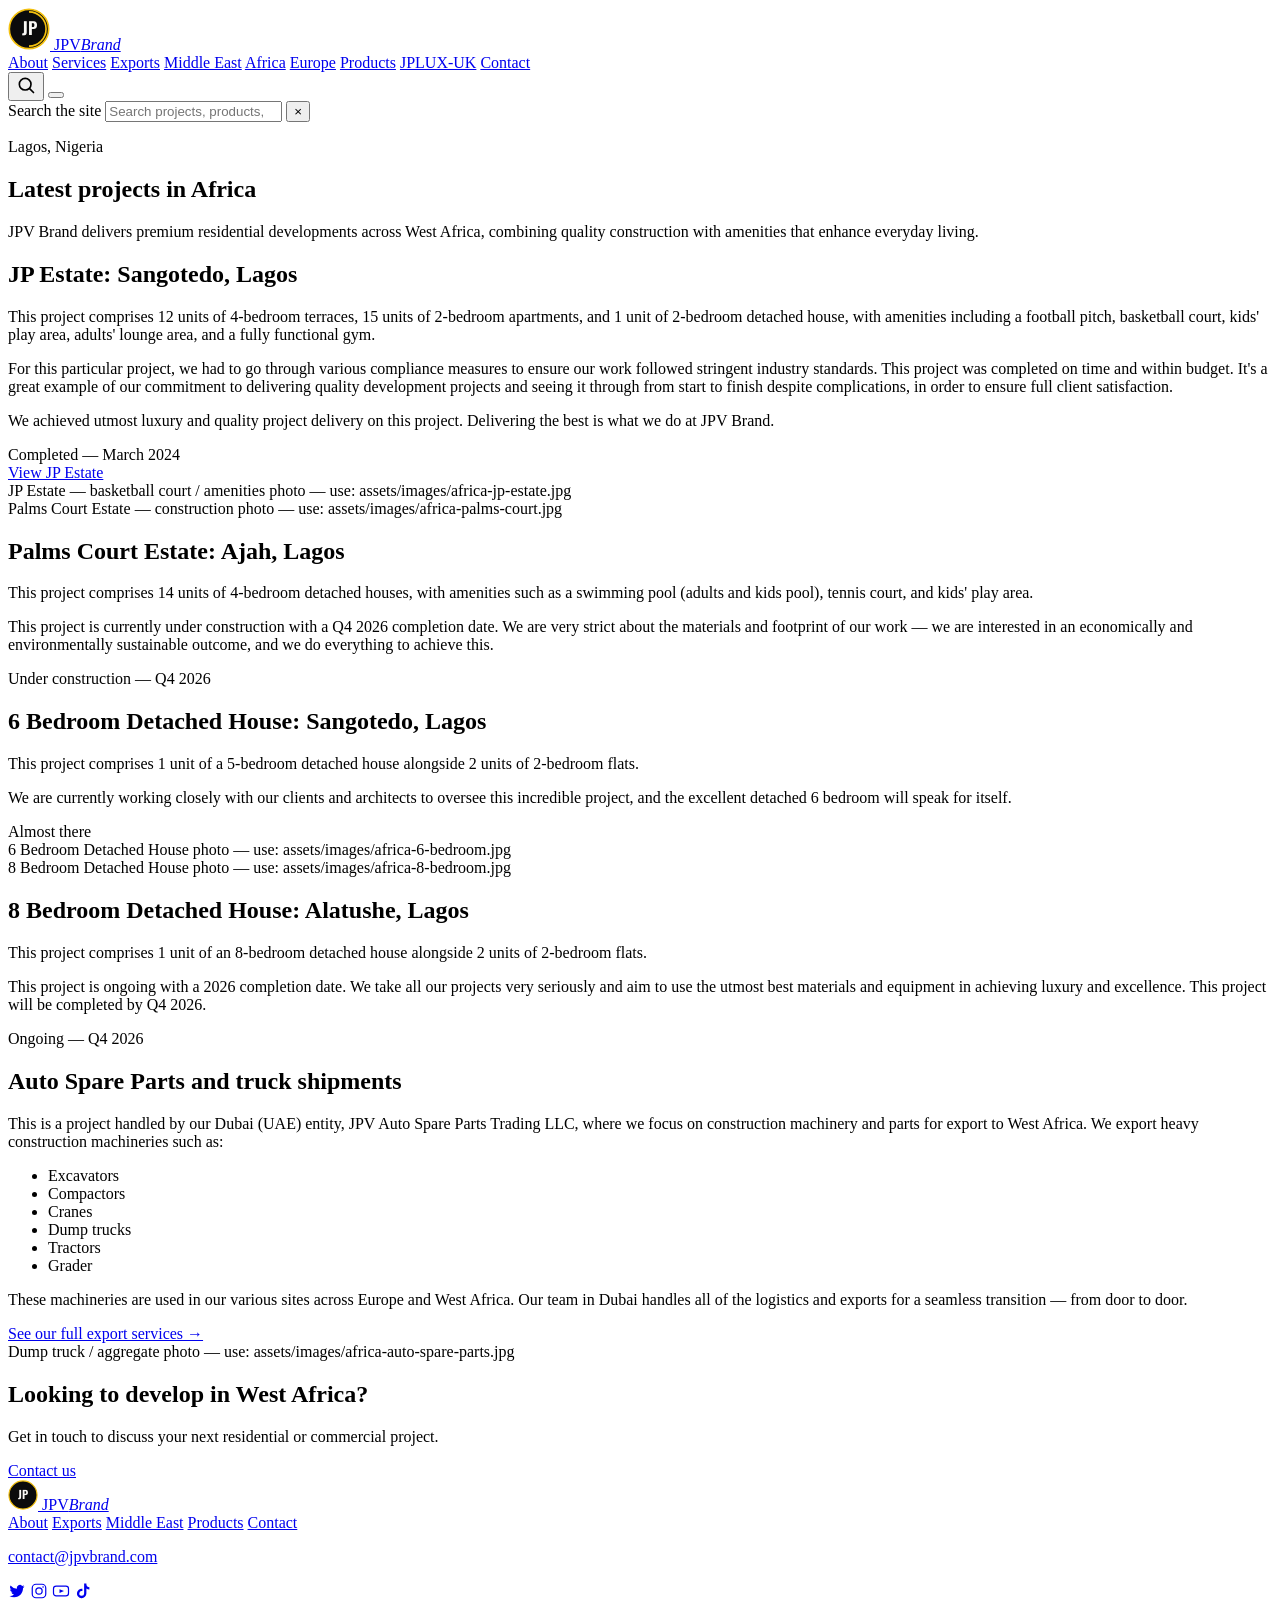
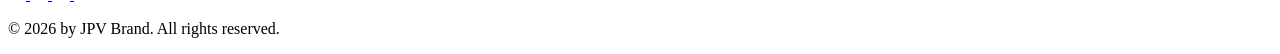
==== africa.html @ 3d88fc27 "Add files via upload" ====
<!DOCTYPE html>
<html lang="en">
<head>
<meta charset="UTF-8">
<meta name="viewport" content="width=device-width, initial-scale=1.0">
<title>Africa Projects — JPV Brand</title>
<meta name="description" content="Latest JPV Brand property development projects across Africa, including JP Estate in Sangotedo, Lagos.">
<link rel="preconnect" href="https://fonts.googleapis.com">
<link rel="preconnect" href="https://fonts.gstatic.com" crossorigin>
<link href="https://fonts.googleapis.com/css2?family=Oswald:wght@400;500;600;700&family=Inter:wght@300;400;500;600;700&display=swap" rel="stylesheet">
<link rel="stylesheet" href="css/style.css">
</head>
<body>

<!-- ============ HEADER ============ -->
<header class="site-header" id="top">
  <div class="header-inner">
    <a href="index.html" class="logo" aria-label="JPV Brand home">
      <svg class="logo-mark" viewBox="0 0 64 64" width="42" height="42" aria-hidden="true">
        <circle cx="32" cy="32" r="30" fill="#0b0b0c" stroke="#f4c10f" stroke-width="2.5"/>
        <path d="M32 6 A26 26 0 0 1 32 58" fill="none" stroke="#f4c10f" stroke-width="2.5"/>
        <text x="32" y="41" text-anchor="middle" font-family="Oswald, sans-serif" font-weight="600" font-size="26" fill="#faf9f6">JP</text>
      </svg>
      <span class="logo-word">JPV<em>Brand</em></span>
    </a>

    <nav class="main-nav" id="mainNav">
      <a href="index.html#about">About</a>
      <a href="index.html#services">Services</a>
      <a href="exports.html">Exports</a>
      <a href="middle-east.html">Middle East</a>
      <a href="africa.html" class="active">Africa</a>
      <a href="europe.html">Europe</a>
      <a href="products.html">Products</a>
      <a href="jplux-uk.html">JPLUX‑UK</a>
      <a href="contact.html" class="nav-cta">Contact</a>
    </nav>

    <button class="search-toggle" id="searchToggle" aria-label="Search the site" aria-expanded="false">
      <svg viewBox="0 0 24 24" width="20" height="20" aria-hidden="true"><circle cx="11" cy="11" r="7" fill="none" stroke="currentColor" stroke-width="2"/><line x1="16.3" y1="16.3" x2="21" y2="21" stroke="currentColor" stroke-width="2" stroke-linecap="round"/></svg>
    </button>
    <button class="nav-toggle" id="navToggle" aria-label="Toggle menu" aria-expanded="false">
      <span></span><span></span><span></span>
    </button>
  </div>

  <div class="search-panel" id="searchPanel">
    <div class="search-panel-inner">
      <label for="siteSearchInput" class="visually-hidden">Search the site</label>
      <input type="search" id="siteSearchInput" placeholder="Search projects, products, services...">
      <button class="search-close" id="searchClose" aria-label="Close search">&times;</button>
    </div>
    <div class="search-results" id="searchResults"></div>
  </div>
</header>

<main>

  <!-- ============ PAGE INTRO ============ -->
  <section class="page-hero">
    <div class="page-hero-inner">
      <p class="kicker">Lagos, Nigeria</p>
      <h1>Latest projects in Africa</h1>
      <p class="hero-lead">JPV Brand delivers premium residential developments across West Africa, combining quality construction with amenities that enhance everyday living.</p>
    </div>
  </section>

  <!-- ============ JP ESTATE FEATURE ============ -->
  <section class="section" id="jp-estate">
    <div class="section-grid">
      <div class="text-block">
        <h2>JP Estate: Sangotedo, Lagos</h2>
        <p>This project comprises 12 units of 4‑bedroom terraces, 15 units of 2‑bedroom apartments, and 1 unit of 2‑bedroom detached house, with amenities including a football pitch, basketball court, kids' play area, adults' lounge area, and a fully functional gym.</p>
        <p>For this particular project, we had to go through various compliance measures to ensure our work followed stringent industry standards. This project was completed on time and within budget. It's a great example of our commitment to delivering quality development projects and seeing it through from start to finish despite complications, in order to ensure full client satisfaction.</p>
        <p>We achieved utmost luxury and quality project delivery on this project. Delivering the best is what we do at JPV Brand.</p>
        <span class="badge badge-done">Completed — March 2024</span>
        <div class="text-block-actions">
          <a href="#jp-estate" class="btn btn-yellow">View JP Estate</a>
        </div>
      </div>
      <div class="media-block">
        <div class="media-placeholder dark">
          <span class="placeholder-label">JP Estate — basketball court / amenities photo — use: assets/images/africa-jp-estate.jpg</span>
        </div>
      </div>
    </div>
  </section>

  <!-- ============ PALMS COURT ESTATE ============ -->
  <section class="section section-dark" id="palms-court">
    <div class="section-grid reverse">
      <div class="media-block">
        <div class="media-placeholder dark">
          <span class="placeholder-label">Palms Court Estate — construction photo — use: assets/images/africa-palms-court.jpg</span>
        </div>
      </div>
      <div class="text-block">
        <h2>Palms Court Estate: Ajah, Lagos</h2>
        <p>This project comprises 14 units of 4‑bedroom detached houses, with amenities such as a swimming pool (adults and kids pool), tennis court, and kids' play area.</p>
        <p>This project is currently under construction with a Q4 2026 completion date. We are very strict about the materials and footprint of our work — we are interested in an economically and environmentally sustainable outcome, and we do everything to achieve this.</p>
        <span class="badge badge-ongoing">Under construction — Q4 2026</span>
      </div>
    </div>
  </section>

  <!-- ============ 6 BEDROOM DETACHED HOUSE ============ -->
  <section class="section" id="six-bedroom">
    <div class="section-grid">
      <div class="text-block">
        <h2>6 Bedroom Detached House: Sangotedo, Lagos</h2>
        <p>This project comprises 1 unit of a 5‑bedroom detached house alongside 2 units of 2‑bedroom flats.</p>
        <p>We are currently working closely with our clients and architects to oversee this incredible project, and the excellent detached 6 bedroom will speak for itself.</p>
        <span class="badge badge-soon">Almost there</span>
      </div>
      <div class="media-block">
        <div class="media-placeholder dark">
          <span class="placeholder-label">6 Bedroom Detached House photo — use: assets/images/africa-6-bedroom.jpg</span>
        </div>
      </div>
    </div>
  </section>

  <!-- ============ 8 BEDROOM DETACHED HOUSE ============ -->
  <section class="section section-dark" id="eight-bedroom">
    <div class="section-grid reverse">
      <div class="media-block">
        <div class="media-placeholder dark">
          <span class="placeholder-label">8 Bedroom Detached House photo — use: assets/images/africa-8-bedroom.jpg</span>
        </div>
      </div>
      <div class="text-block">
        <h2>8 Bedroom Detached House: Alatushe, Lagos</h2>
        <p>This project comprises 1 unit of an 8‑bedroom detached house alongside 2 units of 2‑bedroom flats.</p>
        <p>This project is ongoing with a 2026 completion date. We take all our projects very seriously and aim to use the utmost best materials and equipment in achieving luxury and excellence. This project will be completed by Q4 2026.</p>
        <span class="badge badge-soon">Ongoing — Q4 2026</span>
      </div>
    </div>
  </section>

  <!-- ============ AUTO SPARE PARTS & TRUCK SHIPMENTS ============ -->
  <section class="section" id="auto-spare-parts">
    <div class="section-grid">
      <div class="text-block">
        <h2>Auto Spare Parts and truck shipments</h2>
        <p>This is a project handled by our Dubai (UAE) entity, JPV Auto Spare Parts Trading LLC, where we focus on construction machinery and parts for export to West Africa. We export heavy construction machineries such as:</p>
        <ul class="tick-list">
          <li>Excavators</li>
          <li>Compactors</li>
          <li>Cranes</li>
          <li>Dump trucks</li>
          <li>Tractors</li>
          <li>Grader</li>
        </ul>
        <p>These machineries are used in our various sites across Europe and West Africa. Our team in Dubai handles all of the logistics and exports for a seamless transition — from door to door.</p>
        <a href="exports.html" class="text-link">See our full export services →</a>
      </div>
      <div class="media-block">
        <div class="media-placeholder yellow">
          <span class="placeholder-label">Dump truck / aggregate photo — use: assets/images/africa-auto-spare-parts.jpg</span>
        </div>
      </div>
    </div>
  </section>

  <!-- ============ CTA ============ -->
  <section class="section">
    <div class="promo-band">
      <div class="promo-copy">
        <h2>Looking to develop in West Africa?</h2>
        <p>Get in touch to discuss your next residential or commercial project.</p>
      </div>
      <a href="contact.html" class="btn btn-yellow">Contact us</a>
    </div>
  </section>

</main>

<!-- ============ FOOTER ============ -->
<footer class="site-footer">
  <div class="footer-inner">
    <a href="index.html" class="logo small">
      <svg class="logo-mark" viewBox="0 0 64 64" width="30" height="30" aria-hidden="true">
        <circle cx="32" cy="32" r="30" fill="#0b0b0c" stroke="#f4c10f" stroke-width="2.5"/>
        <text x="32" y="41" text-anchor="middle" font-family="Oswald, sans-serif" font-weight="600" font-size="24" fill="#faf9f6">JP</text>
      </svg>
      <span class="logo-word">JPV<em>Brand</em></span>
    </a>
    <nav class="footer-nav">
      <a href="index.html#about">About</a>
      <a href="exports.html">Exports</a>
      <a href="middle-east.html">Middle East</a>
      <a href="products.html">Products</a>
      <a href="contact.html">Contact</a>
    </nav>
    <p class="footer-contact"><a href="mailto:contact@jpvbrand.com">contact@jpvbrand.com</a></p>
    <div class="footer-social">
      <a href="https://x.com/jpvestate" aria-label="Twitter / X" target="_blank" rel="noopener">
        <svg viewBox="0 0 24 24" width="18"><path fill="currentColor" d="M22 5.9c-.7.3-1.5.5-2.3.6.8-.5 1.5-1.3 1.7-2.3-.8.5-1.7.8-2.6 1a4.1 4.1 0 0 0-7 3.7A11.6 11.6 0 0 1 3.4 4.6a4.1 4.1 0 0 0 1.3 5.5c-.7 0-1.3-.2-1.9-.5v.1c0 2 1.4 3.6 3.3 4a4.1 4.1 0 0 1-1.9.1 4.1 4.1 0 0 0 3.8 2.8A8.2 8.2 0 0 1 2 18.6a11.6 11.6 0 0 0 6.3 1.8c7.5 0 11.7-6.3 11.7-11.7v-.5c.8-.6 1.5-1.3 2-2.1Z"/></svg>
      </a>
      <a href="https://www.instagram.com/jpvestate/" aria-label="Instagram" target="_blank" rel="noopener">
        <svg viewBox="0 0 24 24" width="18"><rect x="3" y="3" width="18" height="18" rx="5" fill="none" stroke="currentColor" stroke-width="1.6"/><circle cx="12" cy="12" r="4.2" fill="none" stroke="currentColor" stroke-width="1.6"/><circle cx="17.4" cy="6.6" r="1.1" fill="currentColor"/></svg>
      </a>
      <a href="https://www.youtube.com/channel/UCHBNSMVRemeQUBlEAEQWsZw" aria-label="YouTube" target="_blank" rel="noopener">
        <svg viewBox="0 0 24 24" width="18"><rect x="2" y="5.5" width="20" height="13" rx="3.5" fill="none" stroke="currentColor" stroke-width="1.6"/><path d="M10 9.5l6 2.5-6 2.5Z" fill="currentColor"/></svg>
      </a>
      <a href="https://www.tiktok.com/@jpv_brand" aria-label="TikTok" target="_blank" rel="noopener">
        <svg viewBox="0 0 24 24" width="18"><path fill="currentColor" d="M16.5 2h-3v13.2a3.2 3.2 0 1 1-2.3-3.1v-3.1a6.3 6.3 0 1 0 5.3 6.2V8.8c1.1.8 2.5 1.3 4 1.3V7.1c-2.1 0-3.9-1.6-4-4V2Z"/></svg>
      </a>
    </div>
    <p class="footer-copy">© 2026 by JPV Brand. All rights reserved.</p>
  </div>
</footer>

<script src="js/script.js"></script>
</body>
</html>
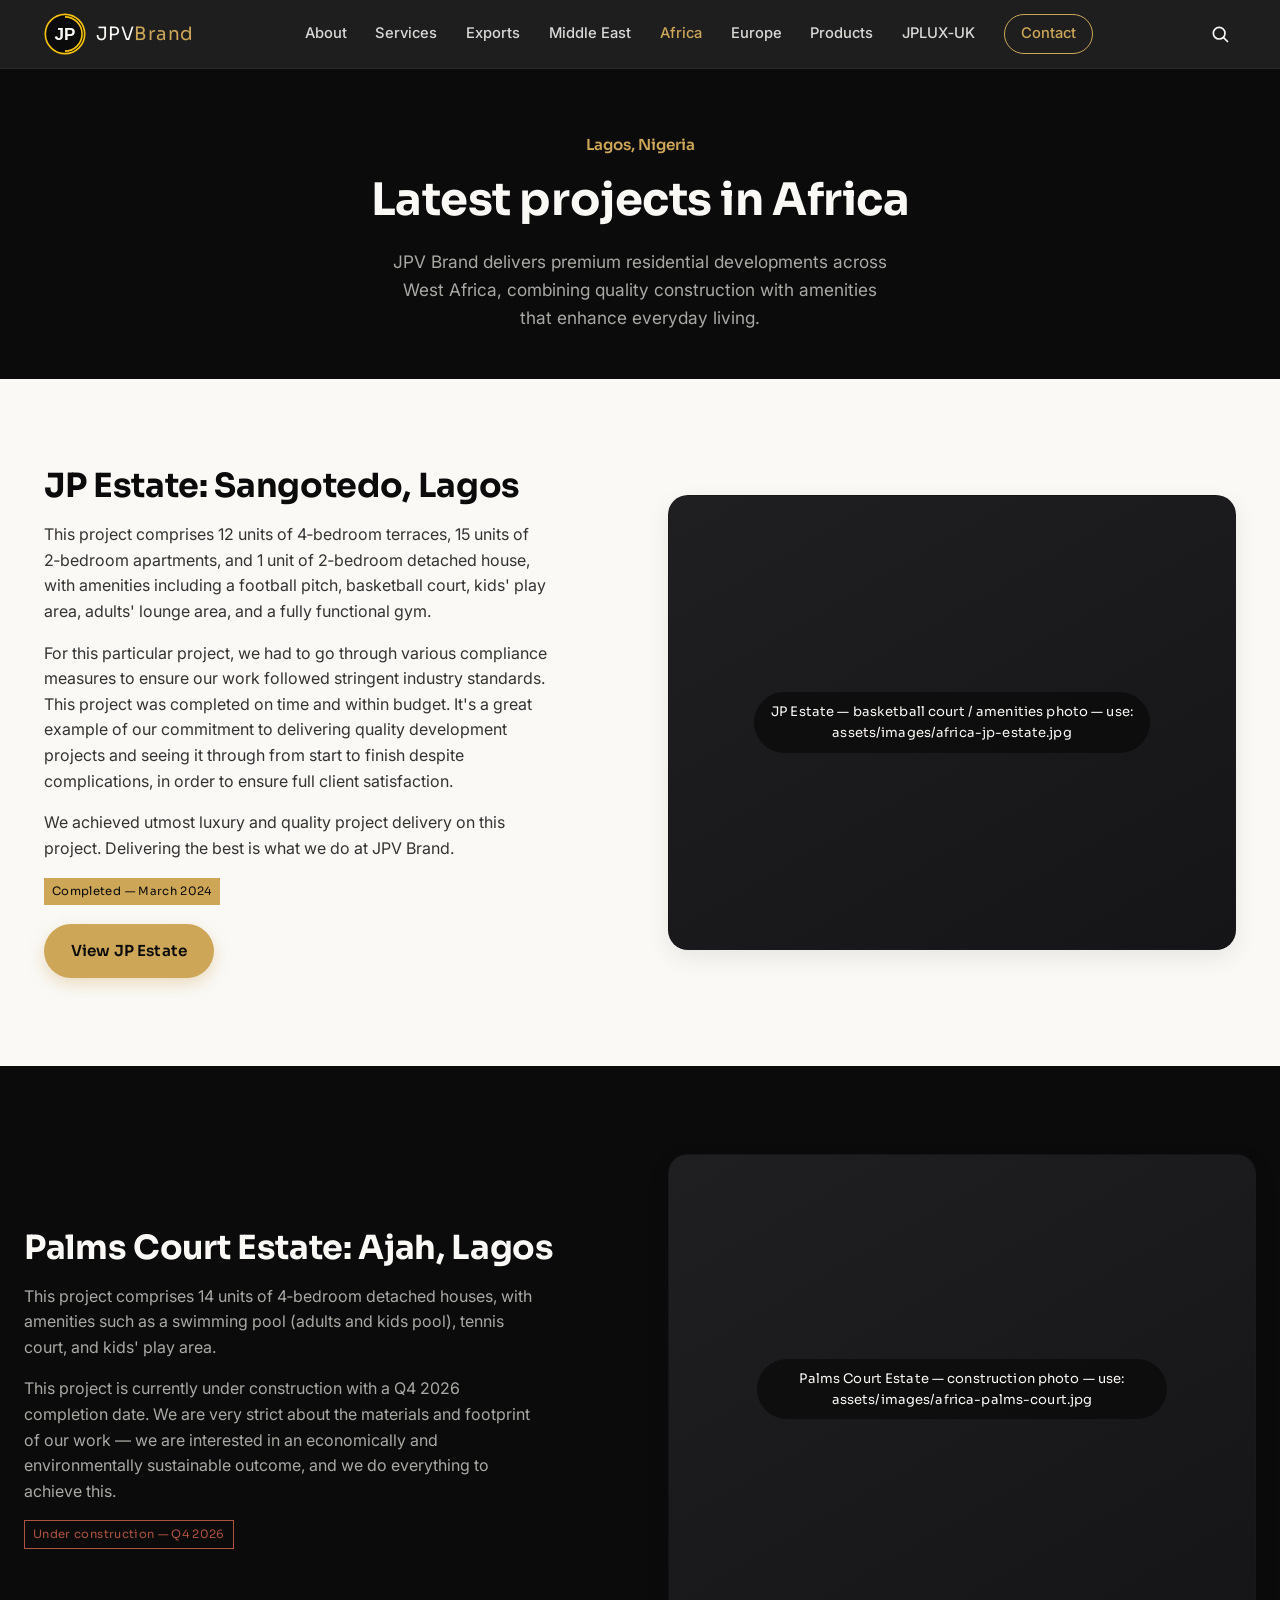
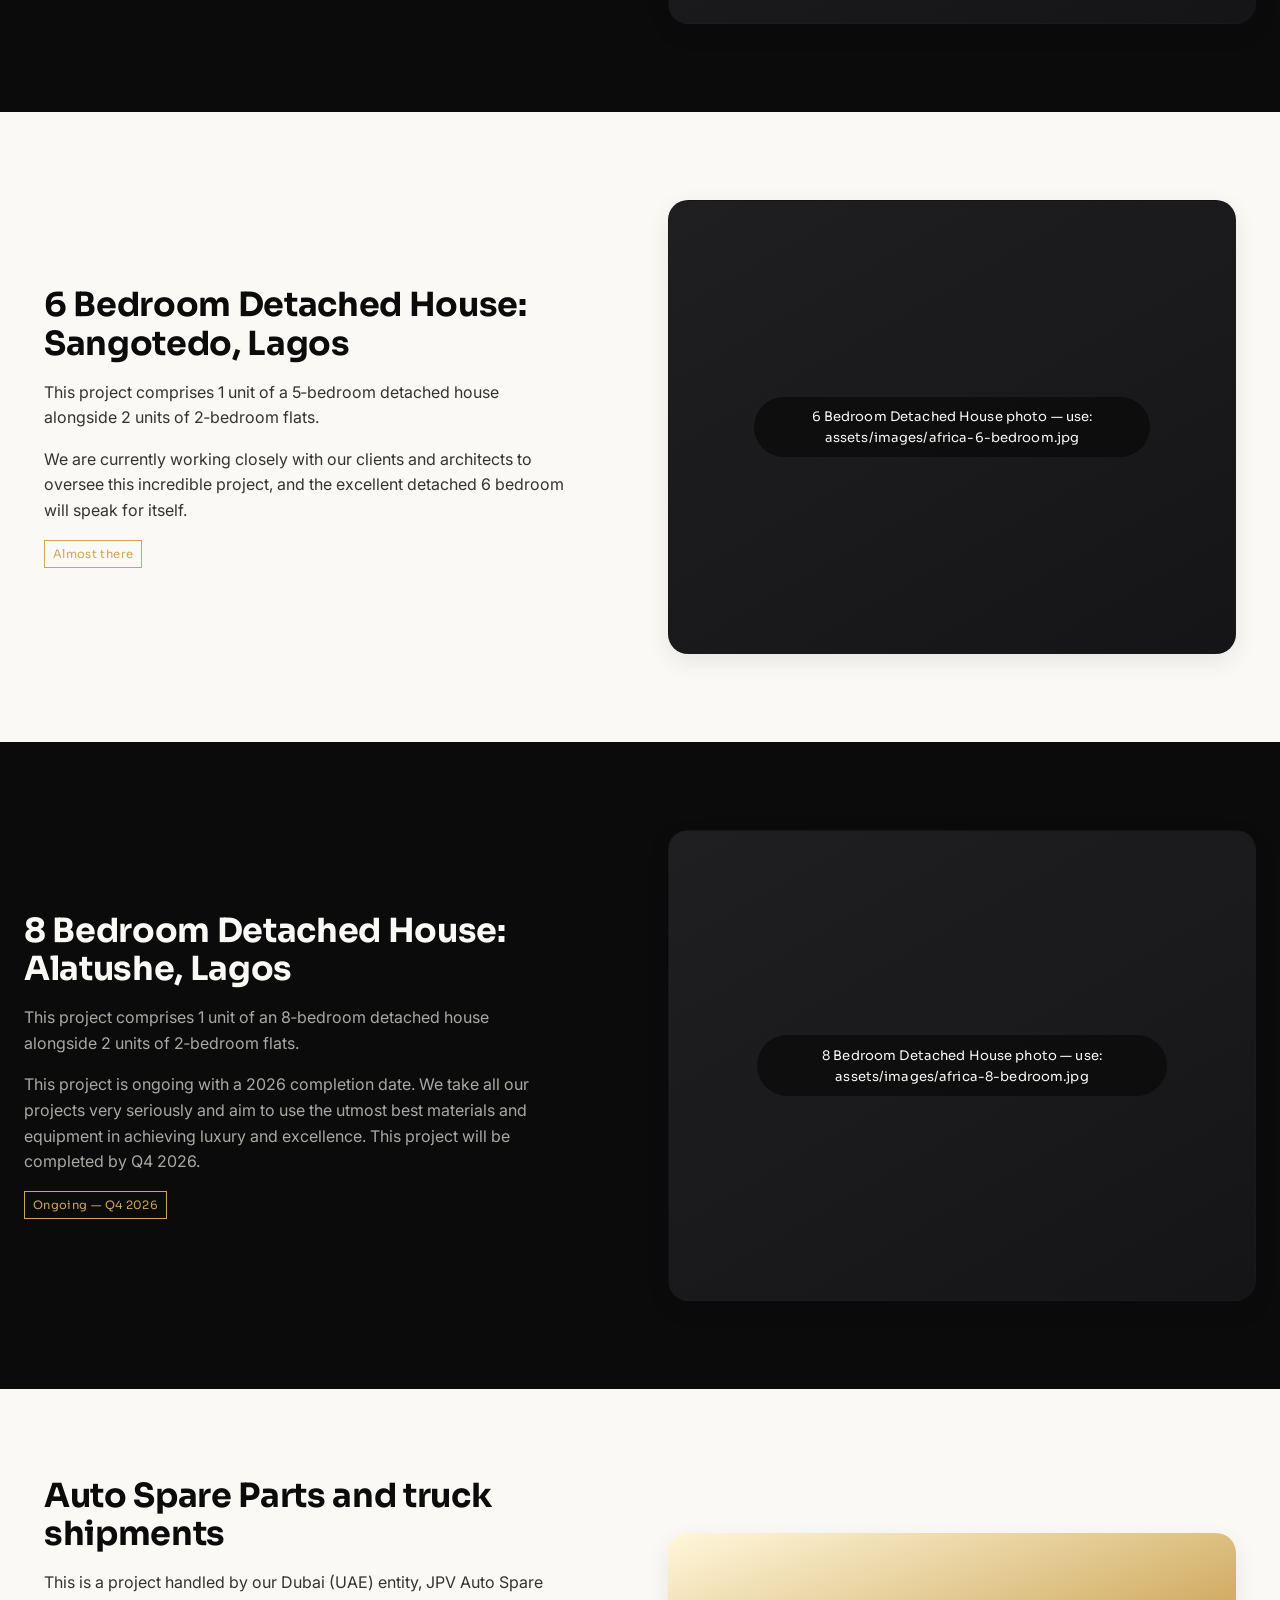
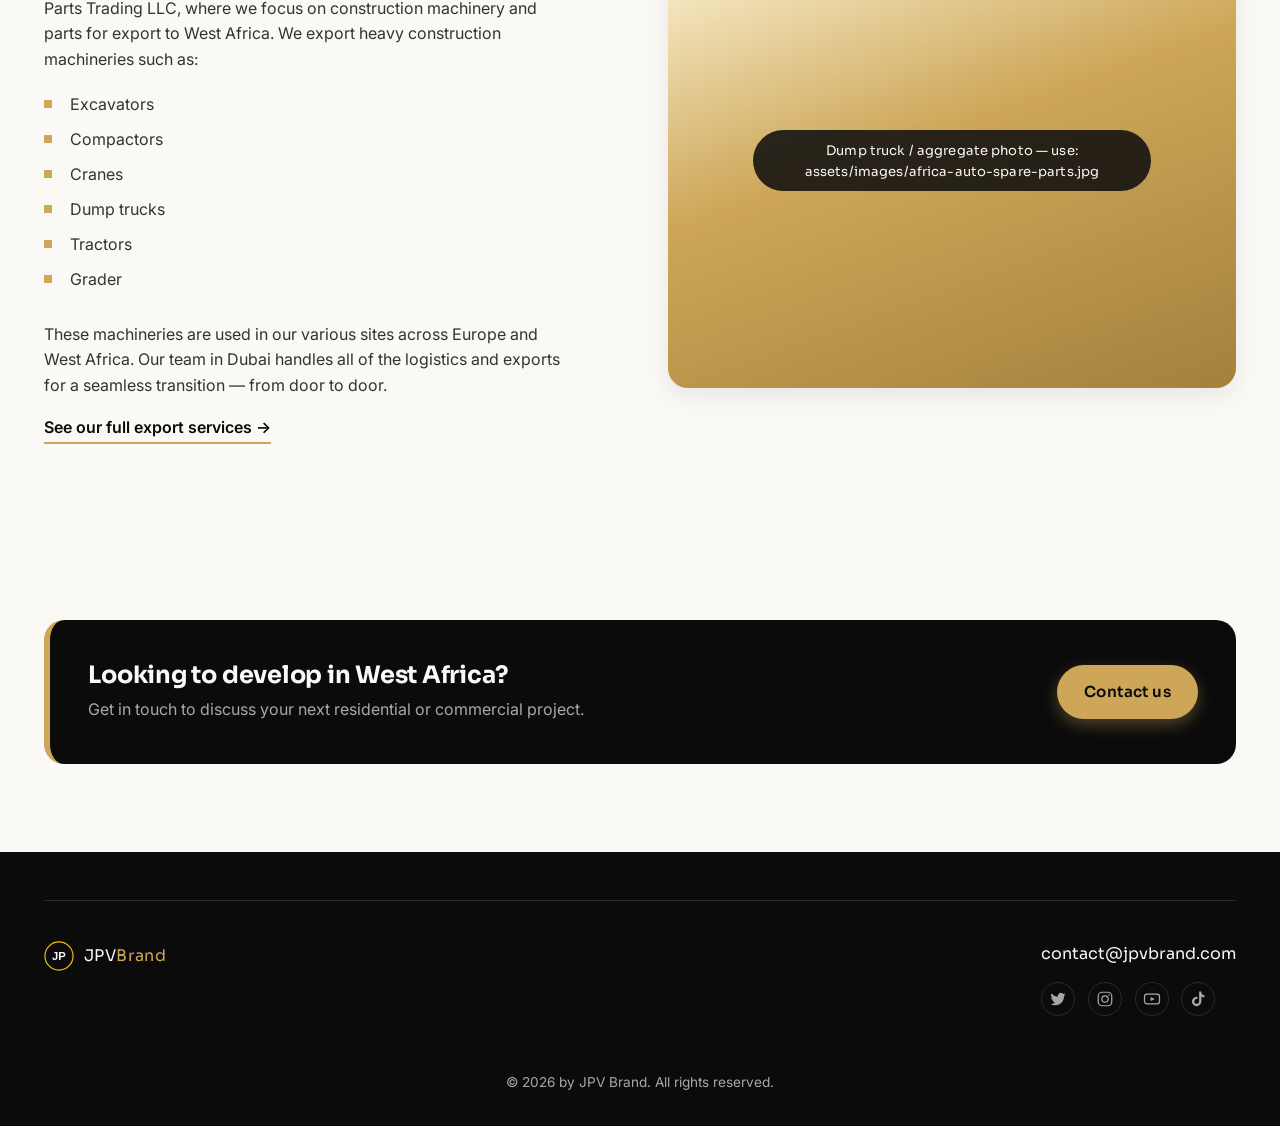
==== commit 3c9243c5: "Refactor footer and add Sora font Updated footer structure and added new font link." ====
--- a/africa.html
+++ b/africa.html
@@ -7,7 +7,7 @@
 <meta name="description" content="Latest JPV Brand property development projects across Africa, including JP Estate in Sangotedo, Lagos.">
 <link rel="preconnect" href="https://fonts.googleapis.com">
 <link rel="preconnect" href="https://fonts.gstatic.com" crossorigin>
-<link href="https://fonts.googleapis.com/css2?family=Oswald:wght@400;500;600;700&family=Inter:wght@300;400;500;600;700&display=swap" rel="stylesheet">
+<link href="https://fonts.googleapis.com/css2?family=Sora:wght@400;500;600;700;800&family=Inter:wght@300;400;500;600;700&display=swap" rel="stylesheet">
 <link rel="stylesheet" href="css/style.css">
 </head>
 <body>
@@ -178,22 +178,19 @@
 <!-- ============ FOOTER ============ -->
 <footer class="site-footer">
   <div class="footer-inner">
-    <a href="index.html" class="logo small">
-      <svg class="logo-mark" viewBox="0 0 64 64" width="30" height="30" aria-hidden="true">
-        <circle cx="32" cy="32" r="30" fill="#0b0b0c" stroke="#f4c10f" stroke-width="2.5"/>
-        <text x="32" y="41" text-anchor="middle" font-family="Oswald, sans-serif" font-weight="600" font-size="24" fill="#faf9f6">JP</text>
-      </svg>
-      <span class="logo-word">JPV<em>Brand</em></span>
-    </a>
-    <nav class="footer-nav">
-      <a href="index.html#about">About</a>
-      <a href="exports.html">Exports</a>
-      <a href="middle-east.html">Middle East</a>
-      <a href="products.html">Products</a>
-      <a href="contact.html">Contact</a>
-    </nav>
-    <p class="footer-contact"><a href="mailto:contact@jpvbrand.com">contact@jpvbrand.com</a></p>
-    <div class="footer-social">
+    <div class="footer-top">
+      <div class="footer-brand">
+      <a href="index.html" class="logo small">
+            <svg class="logo-mark" viewBox="0 0 64 64" width="30" height="30" aria-hidden="true">
+              <circle cx="32" cy="32" r="30" fill="#0b0b0c" stroke="#f4c10f" stroke-width="2.5"/>
+              <text x="32" y="41" text-anchor="middle" font-family="Oswald, sans-serif" font-weight="600" font-size="24" fill="#faf9f6">JP</text>
+            </svg>
+            <span class="logo-word">JPV<em>Brand</em></span>
+          </a>
+      </div>
+      <div class="footer-right">
+        <p class="footer-contact"><a href="mailto:contact@jpvbrand.com">contact@jpvbrand.com</a></p>
+        <div class="footer-social">
       <a href="https://x.com/jpvestate" aria-label="Twitter / X" target="_blank" rel="noopener">
         <svg viewBox="0 0 24 24" width="18"><path fill="currentColor" d="M22 5.9c-.7.3-1.5.5-2.3.6.8-.5 1.5-1.3 1.7-2.3-.8.5-1.7.8-2.6 1a4.1 4.1 0 0 0-7 3.7A11.6 11.6 0 0 1 3.4 4.6a4.1 4.1 0 0 0 1.3 5.5c-.7 0-1.3-.2-1.9-.5v.1c0 2 1.4 3.6 3.3 4a4.1 4.1 0 0 1-1.9.1 4.1 4.1 0 0 0 3.8 2.8A8.2 8.2 0 0 1 2 18.6a11.6 11.6 0 0 0 6.3 1.8c7.5 0 11.7-6.3 11.7-11.7v-.5c.8-.6 1.5-1.3 2-2.1Z"/></svg>
       </a>
@@ -207,7 +204,11 @@
         <svg viewBox="0 0 24 24" width="18"><path fill="currentColor" d="M16.5 2h-3v13.2a3.2 3.2 0 1 1-2.3-3.1v-3.1a6.3 6.3 0 1 0 5.3 6.2V8.8c1.1.8 2.5 1.3 4 1.3V7.1c-2.1 0-3.9-1.6-4-4V2Z"/></svg>
       </a>
     </div>
-    <p class="footer-copy">© 2026 by JPV Brand. All rights reserved.</p>
+      </div>
+    </div>
+    <div class="footer-bottom">
+      <p class="footer-copy">© 2026 by JPV Brand. All rights reserved.</p>
+    </div>
   </div>
 </footer>
 
--- a/css/style.css
+++ b/css/style.css
@@ -0,0 +1,913 @@
+/* ==========================================================
+   JPV BRAND — design tokens
+   ========================================================== */
+:root{
+  --black: #0b0b0c;
+  --black-soft: #151517;
+  --black-card: #1b1b1d;
+  --yellow: #cda658;
+  --yellow-deep: #a3813d;
+  --red: #ad5140;
+  --white: #faf9f6;
+  --grey: #a9a9a4;
+  --grey-line: rgba(250,249,246,0.12);
+  --grey-line-dark: rgba(11,11,12,0.12);
+
+  --font-display: "Sora", sans-serif;
+  --font-body: "Inter", sans-serif;
+
+  --maxw: 1240px;
+  --radius: 10px;
+  --radius-lg: 20px;
+  --radius-full: 999px;
+  --shadow-card: 0 8px 24px rgba(11,11,12,0.08);
+  --shadow-soft: 0 16px 40px rgba(11,11,12,0.14);
+}
+
+*,*::before,*::after{ box-sizing: border-box; }
+html{ scroll-behavior: smooth; }
+body{
+  margin:0;
+  font-family: var(--font-body);
+  background: var(--white);
+  color: var(--black);
+  line-height: 1.6;
+  -webkit-font-smoothing: antialiased;
+}
+img{ max-width:100%; display:block; }
+a{ color: inherit; text-decoration: none; }
+ul{ margin:0; padding:0; list-style:none; }
+h1,h2,h3,h4{
+  font-family: var(--font-display);
+  font-weight: 700;
+  line-height: 1.15;
+  margin: 0 0 .5em;
+  letter-spacing: -.01em;
+}
+p{ margin: 0 0 1em; color: inherit; }
+.visually-hidden{
+  position:absolute; width:1px; height:1px; overflow:hidden;
+  clip:rect(0 0 0 0); white-space:nowrap;
+}
+
+/* focus visibility */
+a:focus-visible, button:focus-visible, input:focus-visible{
+  outline: 2px solid var(--yellow);
+  outline-offset: 2px;
+}
+
+@media (prefers-reduced-motion: reduce){
+  *{ animation: none !important; transition: none !important; }
+  html{ scroll-behavior: auto; }
+}
+
+/* ==========================================================
+   BUTTONS / LINKS
+   ========================================================== */
+.btn{
+  display:inline-flex;
+  align-items:center;
+  gap:.5em;
+  padding: .9em 1.7em;
+  font-family: var(--font-display);
+  font-weight: 600;
+  font-size: .95rem;
+  letter-spacing:.01em;
+  border: 1.5px solid transparent;
+  border-radius: var(--radius-full);
+  cursor:pointer;
+  transition: transform .15s ease, background-color .15s ease, color .15s ease, box-shadow .15s ease;
+}
+.btn-yellow{
+  background: var(--yellow);
+  color: var(--black);
+  box-shadow: 0 6px 16px rgba(205,166,88,0.35);
+}
+.btn-yellow:hover{ background: var(--yellow-deep); transform: translateY(-2px); box-shadow: 0 10px 22px rgba(205,166,88,0.4); }
+.btn-outline{
+  border-color: currentColor;
+  color: inherit;
+  background: transparent;
+}
+.btn-outline:hover{ background: var(--grey-line); }
+
+.text-link{
+  display:inline-block;
+  font-weight:600;
+  border-bottom: 2px solid var(--yellow);
+  padding-bottom:2px;
+}
+.text-link:hover{ color: var(--yellow-deep); }
+
+/* ==========================================================
+   HEADER
+   ========================================================== */
+.site-header{
+  position: sticky; top:0; z-index: 50;
+  background: rgba(11,11,12,0.92);
+  backdrop-filter: blur(6px);
+  border-bottom: 1px solid var(--grey-line);
+}
+.header-inner{
+  max-width: var(--maxw);
+  margin: 0 auto;
+  padding: .8rem 1.5rem;
+  display:flex; align-items:center; justify-content:space-between;
+}
+.logo{ display:flex; align-items:center; gap:.6rem; color: var(--white); }
+.logo-word{ font-family: var(--font-display); font-size:1.15rem; letter-spacing:.03em; }
+.logo-word em{ font-style: normal; color: var(--yellow); }
+.logo.small .logo-word{ font-size: 1rem; }
+
+.main-nav{ display:flex; align-items:center; gap: 1.8rem; }
+.main-nav a{
+  color: var(--white);
+  font-size:.92rem;
+  font-weight:500;
+  opacity:.85;
+  transition: opacity .15s, color .15s;
+}
+.main-nav a:hover{ opacity:1; color: var(--yellow); }
+.main-nav .nav-cta{
+  border:1.5px solid var(--yellow);
+  color: var(--yellow);
+  padding:.5em 1.1em;
+  border-radius: var(--radius-full);
+  opacity:1;
+  transition: background-color .15s, color .15s, transform .15s;
+}
+.main-nav .nav-cta:hover{ transform: translateY(-1px); }
+.main-nav .nav-cta:hover{ background: var(--yellow); color: var(--black); }
+.main-nav a.active{ color: var(--yellow); opacity:1; }
+
+.nav-toggle{
+  display:none; flex-direction:column; gap:5px;
+  background:none; border:none; cursor:pointer; padding:6px;
+}
+.nav-toggle span{ width:24px; height:2px; background:var(--white); }
+
+/* ==========================================================
+   SEARCH
+   ========================================================== */
+.search-toggle{
+  background:none; border:none; color: var(--white);
+  cursor:pointer; padding:6px; display:flex; align-items:center;
+  transition: color .15s;
+}
+.search-toggle:hover, .search-toggle.active{ color: var(--yellow); }
+
+.search-panel{
+  position:absolute; top:100%; left:0; right:0;
+  background: var(--black);
+  border-bottom: 1px solid var(--grey-line);
+  max-height:0; overflow:hidden;
+  transition: max-height .25s ease;
+}
+.search-panel.open{ max-height: 70vh; }
+.search-panel-inner{
+  display:flex; align-items:center; gap:.8rem;
+  max-width: var(--maxw); margin:0 auto;
+  padding: 1rem 1.5rem;
+}
+#siteSearchInput{
+  flex:1;
+  background: var(--black-soft);
+  border: 1px solid var(--grey-line);
+  color: var(--white);
+  padding: .75em 1em;
+  border-radius: var(--radius);
+  font-family: var(--font-body);
+  font-size: 1rem;
+}
+#siteSearchInput::placeholder{ color: var(--grey); }
+#siteSearchInput:focus{ outline: 2px solid var(--yellow); outline-offset: 1px; }
+.search-close{
+  background:none; border:none; color: var(--white);
+  font-size: 1.4rem; line-height:1; cursor:pointer; padding: .2em .4em;
+}
+.search-close:hover{ color: var(--yellow); }
+.search-results{
+  max-width: var(--maxw); margin: 0 auto;
+  padding: 0 1.5rem 1.2rem;
+  max-height: 50vh; overflow-y:auto;
+}
+.search-result-item{
+  display:block;
+  padding: .8em 0;
+  border-bottom: 1px solid var(--grey-line);
+}
+.search-result-item:hover .search-result-title{ color: var(--yellow); }
+.search-result-title{
+  font-family: var(--font-display);
+  font-size: 1rem;
+  color: var(--white);
+  transition: color .15s;
+}
+.search-result-meta{ font-size: .8rem; color: var(--grey); margin-top: .2em; }
+.search-empty, .search-hint{ color: var(--grey); padding: .8rem 0; font-size: .9rem; }
+
+/* ==========================================================
+   FAQ ACCORDION
+   ========================================================== */
+.faq-list{ max-width: 760px; margin: 0 auto; }
+.faq-item{
+  border-bottom: 1px solid #e6e6e1;
+  padding: 1.1rem 0;
+}
+.faq-item summary{
+  cursor: pointer;
+  font-family: var(--font-display);
+  font-size: 1.05rem;
+  list-style: none;
+  display:flex; align-items:center; justify-content:space-between; gap: 1rem;
+}
+.faq-item summary::-webkit-details-marker{ display:none; }
+.faq-item summary::after{
+  content:"+";
+  font-size: 1.4rem;
+  color: var(--yellow-deep);
+  flex-shrink:0;
+  transition: transform .2s ease;
+}
+.faq-item[open] summary::after{ content:"\2212"; }
+.faq-item p{ color:#333; margin-top: .8rem; max-width: 65ch; }
+
+/* ==========================================================
+   HERO
+   ========================================================== */
+.hero{
+  background: var(--black);
+  color: var(--white);
+  position: relative;
+  overflow:hidden;
+  padding: 4.5rem 1.5rem 0;
+}
+.hero-grid{
+  max-width: var(--maxw);
+  margin: 0 auto;
+  display:grid;
+  grid-template-columns: 1.05fr .95fr;
+  gap: 3rem;
+  align-items:center;
+  padding-bottom: 4rem;
+}
+.kicker{
+  font-family: var(--font-display);
+  font-weight: 600;
+  font-size:.95rem;
+  color: var(--yellow);
+  margin-bottom: 1.1rem;
+}
+.hero h1{
+  font-size: clamp(2.4rem, 4.5vw, 3.6rem);
+  margin-bottom: .6em;
+}
+.hero h1 span{ color: var(--grey); font-weight:400; }
+.hero-lead{
+  max-width: 46ch;
+  font-size: 1.08rem;
+  color: var(--grey);
+}
+.hero-actions{ display:flex; gap:1rem; flex-wrap:wrap; margin: 1.6rem 0 2.4rem; }
+.hero-actions .btn-outline{ border-color: var(--grey-line); color: var(--white); }
+
+.hero-stats{
+  display:flex; gap: 2.4rem; margin:0;
+  border-top: 1px solid var(--grey-line);
+  padding-top: 1.4rem;
+}
+.hero-stats dt{
+  font-family: var(--font-display);
+  font-size: 1.3rem; color: var(--yellow); margin:0;
+}
+.hero-stats dd{ margin:0; font-size:.82rem; color: var(--grey); }
+
+.hero-visual{ position:relative; }
+.visual-panel{
+  aspect-ratio: 4/5;
+  border-radius: var(--radius-lg);
+  position:relative;
+  overflow:hidden;
+  display:flex; align-items:center; justify-content:center;
+  text-align:center;
+  box-shadow: var(--shadow-soft);
+}
+.visual-panel img, .visual-panel video{
+  position:absolute; inset:0; width:100%; height:100%; object-fit:cover;
+}
+.panel-yellow{
+  background: linear-gradient(155deg, var(--yellow) 0%, var(--yellow-deep) 55%, var(--black) 56%, var(--black-soft) 100%);
+}
+.visual-panel .motif{ position:absolute; bottom:0; left:0; width:55%; opacity:.9; }
+.placeholder-label{
+  position:relative; z-index:2;
+  font-family: var(--font-display);
+  font-size: .82rem;
+  letter-spacing:.01em;
+  color: var(--black);
+  background: rgba(250,249,246,.9);
+  padding: .7em 1.1em;
+  border-radius: var(--radius-full);
+  max-width: 70%;
+}
+.visual-chip{
+  position:absolute; left:-1rem; bottom:-1rem;
+  background: var(--white); color: var(--black);
+  padding: 1.1rem 1.4rem;
+  max-width: 280px;
+  border-radius: var(--radius);
+  border-left: 4px solid var(--yellow);
+  box-shadow: var(--shadow-soft);
+}
+.visual-chip strong{ display:block; font-family: var(--font-display); font-size:.95rem; margin-bottom:.3em; }
+.visual-chip span{ font-size:.82rem; color:#555; }
+
+.hazard-strip{
+  height: 6px;
+  border-radius: var(--radius-full);
+  margin: 0 1.5rem;
+  background: linear-gradient(90deg, var(--yellow), var(--yellow-deep));
+}
+
+/* ==========================================================
+   SECTION LAYOUT
+   ========================================================== */
+.section{
+  max-width: var(--maxw);
+  margin: 0 auto;
+  padding: 5.5rem 1.5rem;
+}
+.section-dark{
+  max-width: none;
+  background: var(--black);
+  color: var(--white);
+}
+.section-dark > *{ max-width: var(--maxw); margin-left:auto; margin-right:auto; }
+
+.section-head{ text-align:center; max-width: 640px; margin: 0 auto 3rem; }
+.section-head.left{ text-align:left; margin-left:0; }
+.section-sub{ color: var(--grey); font-size:1.05rem; }
+.section-dark .section-sub{ color: var(--grey); }
+
+.section-grid{
+  display:grid;
+  grid-template-columns: 1fr 1fr;
+  gap: 3.5rem;
+  align-items:center;
+}
+.section-grid.reverse{ direction: rtl; }
+.section-grid.reverse > *{ direction: ltr; }
+
+.text-block h2{ font-size: clamp(1.7rem, 2.6vw, 2.3rem); }
+.text-block p{ color:#333; max-width: 52ch; }
+.section-dark .text-block p{ color: var(--grey); }
+
+.tick-list{ margin: 1.2rem 0 1.8rem; }
+.tick-list li{
+  position:relative; padding-left: 1.6em; margin-bottom:.6em; color:#333;
+}
+.tick-list li::before{
+  content:""; position:absolute; left:0; top:.5em;
+  width:8px; height:8px; background: var(--yellow);
+}
+
+/* media placeholders — and the frame real photos/video will drop into */
+.media-block{ width:100%; }
+.media-placeholder{
+  aspect-ratio: 4/3.2;
+  border-radius: var(--radius-lg);
+  display:flex; align-items:center; justify-content:center;
+  text-align:center;
+  position:relative;
+  overflow:hidden;
+  box-shadow: var(--shadow-card);
+}
+.media-placeholder.dark{
+  background: linear-gradient(150deg, #1f1f22 0%, #151517 100%);
+  border: 1px solid var(--grey-line-dark);
+}
+.media-placeholder.yellow{
+  background: linear-gradient(160deg, #fff7db 0%, var(--yellow) 45%, var(--yellow-deep) 100%);
+}
+.media-placeholder .placeholder-label{
+  background: rgba(11,11,12,.82); color: var(--white);
+}
+.media-placeholder.yellow .placeholder-label{ background: rgba(11,11,12,.85); color: var(--white); }
+/* When a real <img> or <video> is dropped into any media frame on the
+   site, it automatically fills the frame, keeps its rounded corners,
+   and crops gracefully at every screen size instead of stretching. */
+.media-placeholder img, .media-placeholder video,
+.project-media img, .project-media video,
+.case-media img, .case-media video,
+.product-media img, .product-media video,
+.coming-soon-image img, .coming-soon-image video{
+  width:100%; height:100%; object-fit:cover; display:block; border-radius:inherit;
+}
+
+/* ==========================================================
+   SERVICE CARDS
+   ========================================================== */
+.cards-grid{
+  display:grid;
+  grid-template-columns: repeat(3, 1fr);
+  gap: 1.6rem;
+}
+.service-card{
+  background: var(--black-card);
+  border-top: 3px solid var(--yellow);
+  border-radius: var(--radius-lg);
+  padding: 2.4rem 2rem;
+  transition: transform .18s ease, box-shadow .18s ease;
+}
+.service-card:hover{ transform: translateY(-4px); box-shadow: var(--shadow-soft); }
+.service-icon{
+  margin-bottom: 1.2rem;
+  width: 56px; height: 56px;
+  display:flex; align-items:center; justify-content:center;
+  background: rgba(205,166,88,0.12);
+  border-radius: var(--radius);
+}
+.service-icon svg{ width:30px; height:30px; }
+.service-card h3{ font-size: 1.15rem; color: var(--white); }
+.service-card p{ color: var(--grey); font-size:.96rem; }
+
+/* ==========================================================
+   PROJECTS
+   ========================================================== */
+.projects-grid{
+  display:grid;
+  grid-template-columns: repeat(5, 1fr);
+  gap: 1.2rem;
+}
+.project-card{
+  background: var(--black-card);
+  border-radius: var(--radius-lg);
+  overflow: hidden;
+  transition: transform .18s ease, box-shadow .18s ease;
+}
+.project-card:hover{ transform: translateY(-4px); box-shadow: var(--shadow-soft); }
+.project-media{
+  aspect-ratio: 3/3.4;
+  background: linear-gradient(150deg, #222224 0%, #17171a 100%);
+  display:flex; align-items:center; justify-content:center;
+}
+.project-media .placeholder-label{
+  background: rgba(250,249,246,.9); color: var(--black); font-size:.72rem;
+  border-radius: var(--radius-full);
+}
+.project-info{ padding: 1.1rem 1.2rem 1.4rem; }
+.project-info h3{ font-size: 1rem; color: var(--white); margin-bottom:.2em; }
+.project-info p{ color: var(--grey); font-size:.85rem; margin-bottom:.8em; }
+.badge{
+  display:inline-block;
+  font-family: var(--font-display);
+  font-size:.72rem;
+  letter-spacing:.03em;
+  padding: .35em .7em;
+}
+.badge-done{ background: var(--yellow); color: var(--black); }
+.badge-ongoing{ border:1px solid var(--red); color: var(--red); }
+.badge-soon{ border:1px solid var(--yellow); color: var(--yellow); }
+
+/* ==========================================================
+   PRODUCTS
+   ========================================================== */
+.chip-row{ display:flex; flex-wrap:wrap; gap:.7rem; margin-bottom: 2.6rem; }
+.chip{
+  border:1px solid #d8d8d3;
+  padding: .55em 1em;
+  font-size:.85rem;
+  border-radius: 999px;
+  color:#333;
+}
+.products-grid{
+  display:grid;
+  grid-template-columns: repeat(4, 1fr);
+  gap: 1.4rem;
+}
+.product-card{
+  border: 1px solid #e6e6e1;
+  border-radius: var(--radius-lg);
+  overflow: hidden;
+  transition: transform .18s ease, box-shadow .18s ease;
+}
+.product-card:hover{ transform: translateY(-4px); box-shadow: var(--shadow-card); }
+.product-media{
+  aspect-ratio: 1/1;
+  background: linear-gradient(150deg, #f4f3ee 0%, #e9e9e3 100%);
+  display:flex; align-items:center; justify-content:center;
+}
+.product-media .placeholder-label{
+  background: rgba(11,11,12,.85); color: var(--white); font-size:.72rem;
+}
+.product-card h4{ font-size: .95rem; margin: 1rem 1rem .2rem; }
+.product-card p{ font-size:.82rem; color:#666; margin: 0 1rem 1rem; }
+
+/* ==========================================================
+   PRODUCTS CATALOG PAGE
+   ========================================================== */
+.catalog-hero{
+  background: var(--black);
+  color: var(--white);
+  padding: 4rem 1.5rem 3rem;
+}
+.catalog-hero-inner{ max-width: 720px; margin: 0 auto; text-align:center; }
+.catalog-hero h1{ font-size: clamp(2rem, 4vw, 2.8rem); margin-bottom:.5em; }
+.catalog-hero .hero-lead{ margin: 0 auto; color: var(--grey); }
+.catalog-hero .kicker{ justify-content:center; display:flex; }
+
+.category-nav{
+  position: sticky;
+  top: 65px;
+  z-index: 40;
+  background: var(--white);
+  border-bottom: 1px solid #e6e6e1;
+  overflow-x: auto;
+}
+.category-nav-inner{
+  max-width: var(--maxw);
+  margin: 0 auto;
+  display:flex;
+  gap: .4rem;
+  padding: .8rem 1.5rem;
+  white-space: nowrap;
+}
+.category-nav a{
+  font-family: var(--font-display);
+  font-size: .85rem;
+  padding: .5em .9em;
+  border-radius: 999px;
+  color: #333;
+  border: 1px solid #e0e0da;
+  flex-shrink:0;
+}
+.category-nav a:hover{ border-color: var(--yellow); color: var(--black); background: #fff8df; }
+
+.catalog-section{ padding-top: 4rem; padding-bottom: 4rem; scroll-margin-top: 130px; }
+.catalog-section.alt{
+  max-width: none;
+  background: #f6f5f1;
+}
+.catalog-section.alt > *{ max-width: var(--maxw); margin-left:auto; margin-right:auto; }
+.catalog-note{ color:#555; max-width: 60ch; }
+
+/* ==========================================================
+   ABOUT — STORY BLOCK
+   ========================================================== */
+.story-block{ margin-top: 5rem; }
+.story-block > h2{ font-size: clamp(1.7rem, 2.6vw, 2.3rem); margin-bottom: 2rem; }
+.story-grid{
+  display:grid;
+  grid-template-columns: 1.1fr .9fr;
+  gap: 3rem;
+  align-items:start;
+  margin-bottom: 3rem;
+}
+.story-grid.reverse{ direction: rtl; }
+.story-grid.reverse > *{ direction: ltr; }
+.story-grid.spaced{ margin-top: 4rem; }
+.story-copy p{ color:#333; max-width: 58ch; }
+.section-dark .story-copy p{ color: var(--grey); }
+.story-copy h3{ font-size: 1.3rem; }
+.story-tagline{
+  font-family: var(--font-display);
+  font-size: 1.1rem;
+  color: var(--black);
+  border-left: 3px solid var(--yellow);
+  padding-left: .8em;
+}
+.section-dark .story-tagline{ color: var(--white); }
+
+/* ==========================================================
+   FEEDBACK FORM
+   ========================================================== */
+.feedback-form,
+.contact-form{ max-width: 640px; display:flex; flex-direction:column; gap: 1rem; }
+.feedback-row{ display:grid; grid-template-columns: 1fr 1fr; gap: 1rem; }
+.feedback-form input,
+.feedback-form textarea,
+.contact-form input,
+.contact-form textarea{
+  width:100%;
+  padding: .9em 1em;
+  border: 1.5px solid #d8d8d3;
+  font-family: var(--font-body);
+  font-size: .95rem;
+  border-radius: var(--radius);
+  resize: vertical;
+}
+.feedback-form .btn,
+.contact-form .btn{ align-self:flex-start; }
+.feedback-form{ margin: 0 auto; }
+
+/* ==========================================================
+   TEXT BLOCK ACTIONS (button row after paragraphs)
+   ========================================================== */
+.text-block-actions{ margin-top: 1.2rem; }
+
+/* ==========================================================
+   CONTACT PAGE
+   ========================================================== */
+.contact-details-grid{
+  display:grid;
+  grid-template-columns: repeat(4, 1fr);
+  gap: 1.6rem;
+}
+.contact-detail{ display:flex; gap: .9rem; align-items:flex-start; }
+.contact-icon{ font-size: 1.4rem; line-height:1; margin-top:.1em; }
+.contact-detail h3{ font-size: 1rem; margin-bottom:.3em; }
+.contact-detail p{ color:#333; font-size:.92rem; margin:0; }
+
+.section-map{ line-height:0; }
+.section-map iframe{ display:block; filter: grayscale(20%); }
+
+/* ==========================================================
+   EUROPE — COMING SOON PAGE
+   ========================================================== */
+.coming-soon{ position:relative; background: var(--black); color: var(--white); }
+.coming-soon-media{ position:relative; }
+.coming-soon-image{
+  aspect-ratio: 16/10;
+  border-radius: 0 0 var(--radius-lg) var(--radius-lg);
+  overflow: hidden;
+}
+.coming-soon-overlay{
+  padding: 2.5rem 1.5rem 4rem;
+  text-align:center;
+  max-width: 640px;
+  margin: 0 auto;
+}
+.coming-soon-overlay h1{ font-size: clamp(2.2rem, 5vw, 3.4rem); margin-bottom:.4em; }
+.coming-soon-overlay p{ color: var(--grey); margin-bottom: 1.6rem; }
+.coming-soon-form{
+  display:flex; gap: .8rem; max-width: 480px; margin: 0 auto;
+  flex-wrap: wrap; justify-content:center;
+}
+.coming-soon-form input{
+  flex:1; min-width: 220px;
+  padding: .9em 1em;
+  border: 1.5px solid var(--grey-line);
+  background: var(--black-soft);
+  color: var(--white);
+  font-family: var(--font-body);
+  font-size: .95rem;
+  border-radius: var(--radius);
+}
+.coming-soon-form input::placeholder{ color: var(--grey); }
+
+/* ==========================================================
+   PROJECTS "SEE MORE" LINKS
+   ========================================================== */
+.projects-more{ display:flex; gap: 2rem; flex-wrap:wrap; margin-top: 2.5rem; }
+
+/* ==========================================================
+   GENERIC PAGE HERO (reused by exports / middle-east / africa)
+   ========================================================== */
+.page-hero{
+  background: var(--black);
+  color: var(--white);
+  padding: 4rem 1.5rem 3rem;
+}
+.page-hero-inner{ max-width: 720px; margin: 0 auto; text-align:center; }
+.page-hero h1{ font-size: clamp(2rem, 4vw, 2.8rem); margin-bottom:.5em; }
+.page-hero .hero-lead{ margin: 0 auto; color: var(--grey); }
+.page-hero .kicker{ justify-content:center; display:flex; }
+
+/* ==========================================================
+   CHECKLIST (yellow check — exports / middle-east / africa pages)
+   ========================================================== */
+.checklist{ columns: 2; column-gap: 2.5rem; max-width: 720px; }
+.checklist li{
+  break-inside: avoid;
+  position:relative; padding-left: 1.8em; margin-bottom: 1em;
+  font-size: 1.02rem; color:#333;
+}
+.checklist li::before{
+  content:"✓"; position:absolute; left:0; top:0;
+  color: var(--yellow-deep); font-weight:700;
+}
+.section-dark .checklist li{ color: var(--white); }
+
+/* ==========================================================
+   EXPORT CATEGORY BLOCKS
+   ========================================================== */
+.category-block{ margin-bottom: 2.2rem; }
+.category-block h4{
+  font-family: var(--font-display);
+  font-size: 1.05rem;
+  margin-bottom: .6em;
+}
+.category-block ul{ margin: 0; }
+.category-block li{
+  position:relative; padding-left: 1.6em; margin-bottom:.5em; color:#333; font-size:.96rem;
+}
+.category-block li::before{
+  content:""; position:absolute; left:0; top:.55em;
+  width:6px; height:6px; background: var(--yellow); border-radius:50%;
+}
+
+/* ==========================================================
+   CASE-STUDY CARDS (Middle East projects)
+   ========================================================== */
+.case-grid{
+  display:grid;
+  grid-template-columns: repeat(3, 1fr);
+  gap: 1.6rem;
+}
+.case-card{
+  background: var(--black-card);
+  border-radius: var(--radius-lg);
+  overflow: hidden;
+  transition: transform .18s ease, box-shadow .18s ease;
+}
+.case-card:hover{ transform: translateY(-4px); box-shadow: var(--shadow-soft); }
+.case-media{
+  aspect-ratio: 4/3;
+  background: linear-gradient(150deg, #222224 0%, #17171a 100%);
+  display:flex; align-items:center; justify-content:center;
+}
+.case-media .placeholder-label{ background: rgba(250,249,246,.9); color: var(--black); font-size:.72rem; }
+.case-body{ padding: 1.2rem 1.3rem 1.5rem; }
+.case-body h3{ color: var(--white); font-size: 1.05rem; margin-bottom: .7em; }
+.case-meta{ margin:0; font-size: .85rem; color: var(--grey); }
+.case-meta dt{ display:inline; font-weight:600; color: var(--white); }
+.case-meta dt::after{ content: ": "; }
+.case-meta dd{ display:inline; margin:0; }
+.case-meta div{ margin-bottom:.4em; }
+
+/* ==========================================================
+   PROMO BAND (products link-out on home page)
+   ========================================================== */
+.promo-band{
+  background: var(--black);
+  color: var(--white);
+  border-left: 6px solid var(--yellow);
+  border-radius: var(--radius-lg);
+  padding: 2.6rem 2.4rem;
+  display:flex;
+  flex-wrap:wrap;
+  align-items:center;
+  justify-content:space-between;
+  gap: 1.6rem;
+}
+.promo-copy h2{ font-size: 1.5rem; margin-bottom:.3em; }
+.promo-copy p{ color: var(--grey); margin:0; max-width: 52ch; }
+.promo-band .btn{ flex-shrink:0; }
+
+/* ==========================================================
+   BRANDS
+   ========================================================== */
+.brands-grid{
+  display:grid;
+  grid-template-columns: repeat(4, 1fr);
+  gap: 1.4rem;
+}
+.brand-tile{
+  border: 1px solid var(--grey-line);
+  border-radius: var(--radius-lg);
+  padding: 2.2rem 1.6rem;
+  text-align:center;
+}
+.brand-tile-link{ display:block; border-radius: var(--radius-lg); transition: border-color .15s, background-color .15s, transform .15s; }
+.brand-tile-link:hover{ border-color: var(--yellow); background: rgba(205,166,88,0.06); transform: translateY(-3px); }
+.brand-tile svg{ margin: 0 auto 1rem; }
+.brand-tile h3{ color: var(--white); font-size: 1.05rem; }
+.brand-tile p{ color: var(--grey); font-size:.88rem; margin:0; }
+
+/* ==========================================================
+   SUBSCRIBE / CONTACT
+   ========================================================== */
+.subscribe-form{ display:flex; gap: .8rem; max-width: 420px; }
+.subscribe-form input{
+  flex:1;
+  padding: .9em 1em;
+  border: 1.5px solid #d8d8d3;
+  font-family: var(--font-body);
+  font-size: .95rem;
+  border-radius: var(--radius);
+}
+.form-note{ font-size:.85rem; color: var(--yellow-deep); min-height:1.2em; margin-top:.7em; }
+
+.contact-block{ border-left: 1px solid #e6e6e1; padding-left: 3rem; }
+.contact-email{
+  display:inline-block;
+  font-family: var(--font-display);
+  font-size: 1.3rem;
+  border-bottom: 2px solid var(--yellow);
+  margin: .6rem 0 1.4rem;
+}
+.social-row{ display:flex; gap: 1rem; }
+.social-row a{
+  width: 42px; height:42px;
+  border: 1.5px solid #d8d8d3;
+  border-radius: 50%;
+  display:flex; align-items:center; justify-content:center;
+  transition: background-color .15s, border-color .15s, color .15s;
+}
+.social-row a:hover{ background: var(--yellow); border-color: var(--yellow); color: var(--black); }
+.contact-more{ display:block; margin-top: 1.4rem; }
+
+/* ==========================================================
+   FOOTER
+   ========================================================== */
+.site-footer{ background: var(--black); color: var(--grey); }
+.footer-inner{
+  max-width: var(--maxw); margin:0 auto;
+  padding: 3rem 1.5rem 2rem;
+}
+.footer-top{
+  display:flex;
+  flex-wrap: wrap;
+  justify-content: space-between;
+  align-items: flex-start;
+  gap: 2rem;
+  padding-bottom: 2rem;
+  border-top: 1px solid var(--grey-line);
+  padding-top: 2.5rem;
+}
+.footer-brand{
+  display:flex;
+  flex-direction: column;
+  align-items: flex-start;
+  gap: .9rem;
+  max-width: 360px;
+}
+.footer-brand .footer-tag{ margin:0; font-size:.88rem; color: var(--grey); }
+.footer-right{
+  display:flex;
+  flex-direction: column;
+  align-items: flex-start;
+  gap: 1rem;
+}
+.footer-contact{ margin:0; font-family: var(--font-display); font-size: 1rem; }
+.footer-contact a{ color: var(--white); }
+.footer-contact a:hover{ color: var(--yellow); }
+.footer-social{ display:flex; gap: .8rem; }
+.footer-social a{
+  color: var(--grey);
+  width: 34px; height: 34px;
+  border: 1px solid var(--grey-line);
+  border-radius: 50%;
+  display:flex; align-items:center; justify-content:center;
+  transition: color .15s, border-color .15s;
+}
+.footer-social a:hover{ color: var(--yellow); border-color: var(--yellow); }
+.footer-bottom{ padding-top: 1.5rem; text-align:center; }
+.footer-copy{ margin:0; font-size:.85rem; }
+
+@media (max-width: 640px){
+  .footer-top{ flex-direction:column; align-items:flex-start; }
+  .footer-right{ align-items:flex-start; }
+}
+
+/* ==========================================================
+   RESPONSIVE
+   ========================================================== */
+@media (max-width: 980px){
+  .cards-grid{ grid-template-columns: 1fr; }
+  .projects-grid{ grid-template-columns: repeat(2, 1fr); }
+  .products-grid{ grid-template-columns: repeat(2, 1fr); }
+  .case-grid{ grid-template-columns: repeat(2, 1fr); }
+  .brands-grid{ grid-template-columns: repeat(2, 1fr); }
+  .contact-details-grid{ grid-template-columns: repeat(2, 1fr); }
+  .section-grid, .section-grid.reverse,
+  .story-grid, .story-grid.reverse{ grid-template-columns: 1fr; direction: ltr; }
+  .hero-grid{ grid-template-columns: 1fr; padding-bottom: 3rem; }
+  .visual-chip{ position:static; margin-top:1rem; }
+  .contact-block{ border-left:none; padding-left:0; border-top:1px solid #e6e6e1; padding-top:2rem; }
+}
+
+@media (max-width: 760px){
+  .promo-band{ flex-direction:column; align-items:flex-start; }
+  .category-nav{ top: 58px; }
+  .brands-grid{ grid-template-columns: 1fr; }
+  .case-grid{ grid-template-columns: 1fr; }
+  .checklist{ columns: 1; }
+  .contact-details-grid{ grid-template-columns: 1fr; }
+  .feedback-row{ grid-template-columns: 1fr; }
+  .main-nav{
+    position:absolute; top:100%; left:0; right:0;
+    background: var(--black);
+    flex-direction:column; align-items:flex-start;
+    padding: 1.2rem 1.5rem 1.6rem;
+    gap: 1rem;
+    display:none;
+    border-bottom: 1px solid var(--grey-line);
+  }
+  .main-nav.open{ display:flex; }
+  .nav-toggle{ display:flex; }
+  .subscribe-form{ flex-direction:column; }
+}
+
+@media (max-width: 480px){
+  .section{ padding: 3.5rem 1.25rem; }
+  .hero{ padding: 3rem 1.25rem 0; }
+  .hero-grid{ gap: 2rem; }
+  .visual-panel{ aspect-ratio: 4/3.6; }
+  .hero-stats{ flex-wrap:wrap; gap: 1.4rem; }
+  .btn{ width:100%; justify-content:center; }
+  .hero-actions{ flex-direction:column; }
+  .hero-actions .btn{ width:100%; }
+  .promo-band{ padding: 1.8rem 1.5rem; }
+  .contact-details-grid{ grid-template-columns: 1fr; }
+}
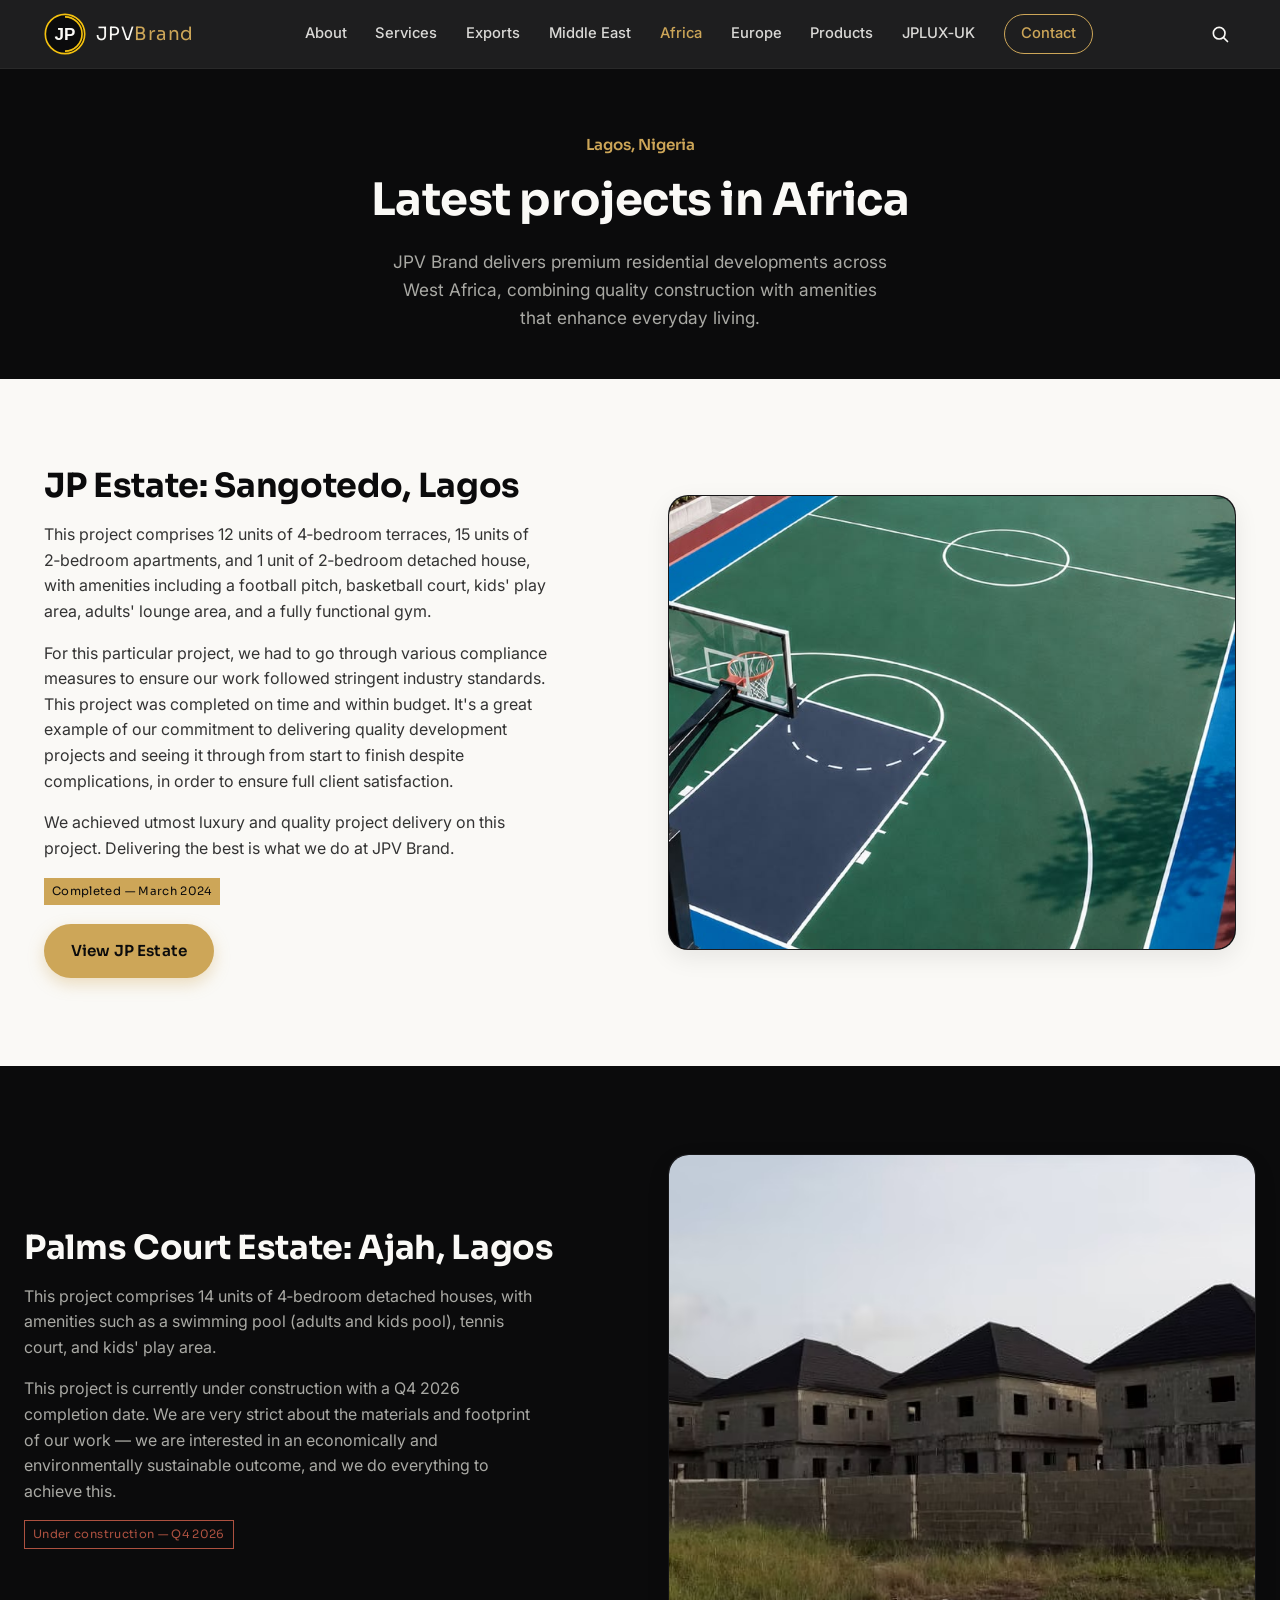
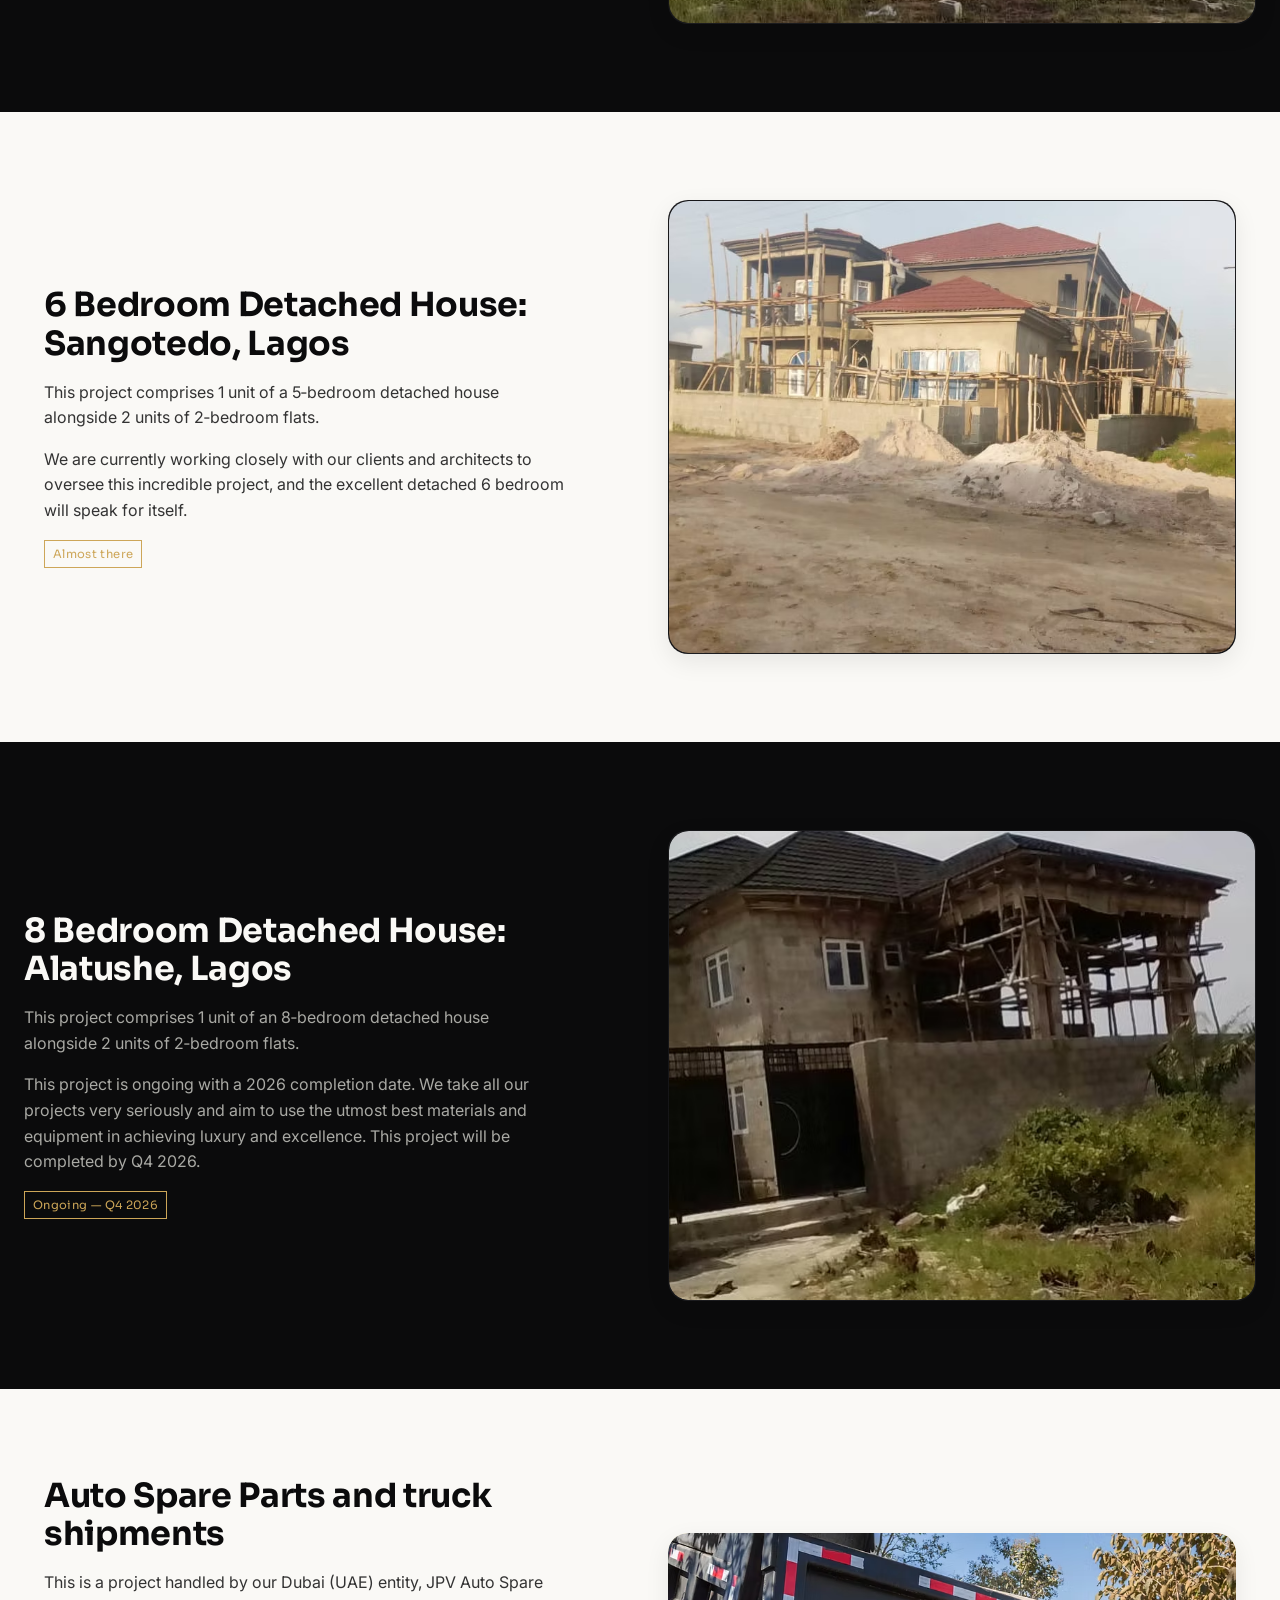
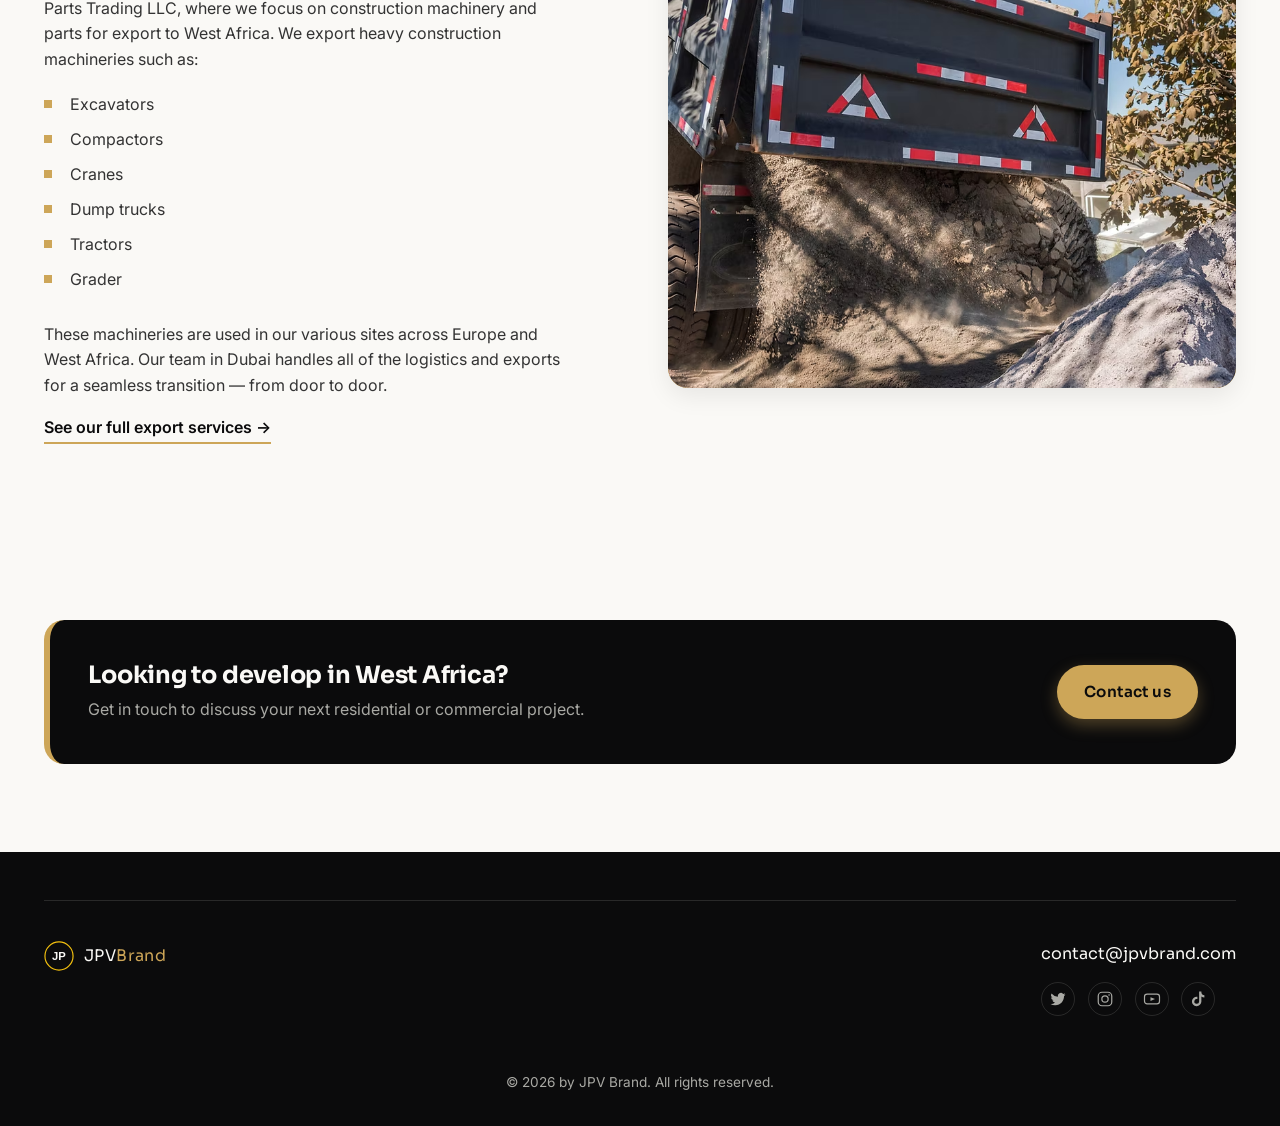
==== commit d05d3950: "Replace placeholder labels with images in africa.html" ====
--- a/africa.html
+++ b/africa.html
@@ -80,7 +80,7 @@
       </div>
       <div class="media-block">
         <div class="media-placeholder dark">
-          <span class="placeholder-label">JP Estate — basketball court / amenities photo — use: assets/images/africa-jp-estate.jpg</span>
+          <img src="assets/images/africa-jp-estate.jpg" alt="JP Estate — basketball court / amenities photo">
         </div>
       </div>
     </div>
@@ -91,7 +91,7 @@
     <div class="section-grid reverse">
       <div class="media-block">
         <div class="media-placeholder dark">
-          <span class="placeholder-label">Palms Court Estate — construction photo — use: assets/images/africa-palms-court.jpg</span>
+          <img src="assets/images/africa-palms-court.jpg" alt="Palms Court Estate — construction photo">
         </div>
       </div>
       <div class="text-block">
@@ -114,7 +114,7 @@
       </div>
       <div class="media-block">
         <div class="media-placeholder dark">
-          <span class="placeholder-label">6 Bedroom Detached House photo — use: assets/images/africa-6-bedroom.jpg</span>
+          <img src="assets/images/africa-6-bedroom.jpg" alt="6 Bedroom Detached House photo">
         </div>
       </div>
     </div>
@@ -125,7 +125,7 @@
     <div class="section-grid reverse">
       <div class="media-block">
         <div class="media-placeholder dark">
-          <span class="placeholder-label">8 Bedroom Detached House photo — use: assets/images/africa-8-bedroom.jpg</span>
+          <img src="assets/images/africa-8-bedroom.jpg" alt="8 Bedroom Detached House photo">
         </div>
       </div>
       <div class="text-block">
@@ -156,7 +156,7 @@
       </div>
       <div class="media-block">
         <div class="media-placeholder yellow">
-          <span class="placeholder-label">Dump truck / aggregate photo — use: assets/images/africa-auto-spare-parts.jpg</span>
+          <img src="assets/images/africa-auto-spare-parts.jpg" alt="Dump truck / aggregate photo">
         </div>
       </div>
     </div>
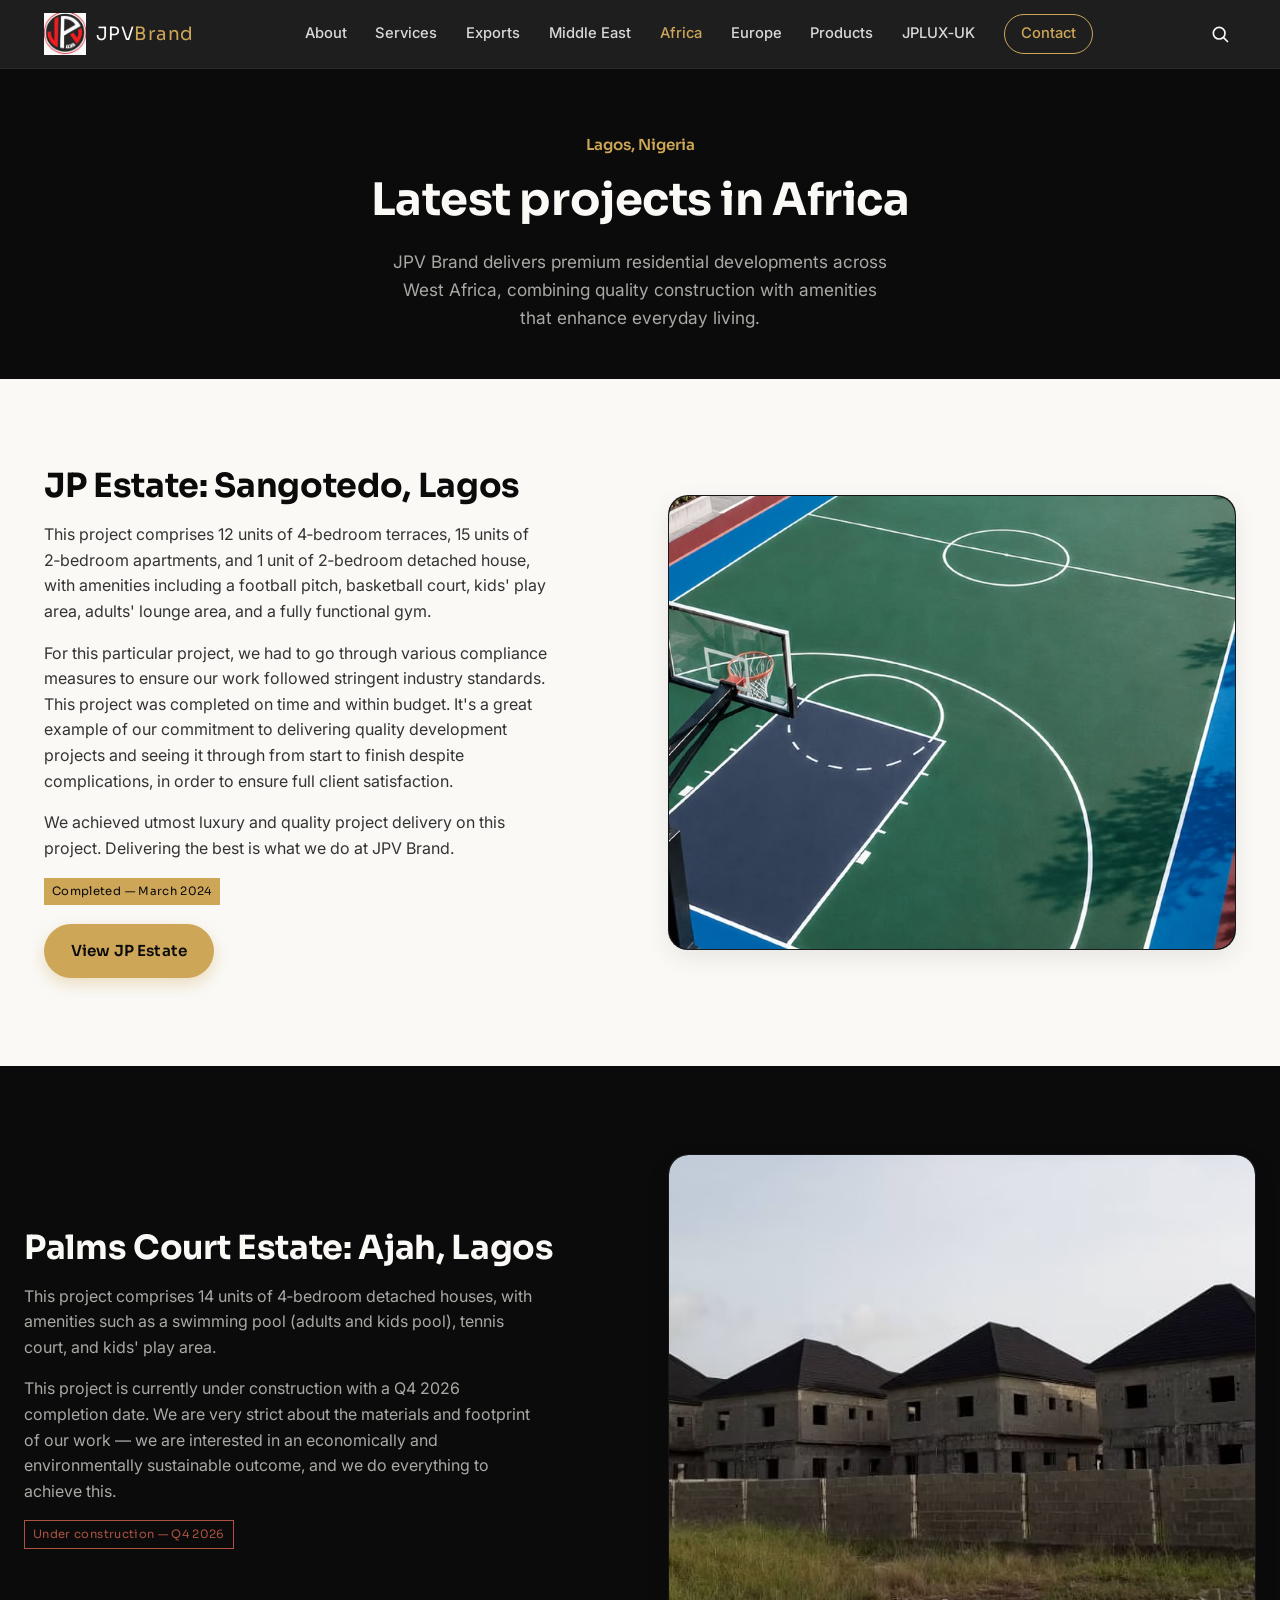
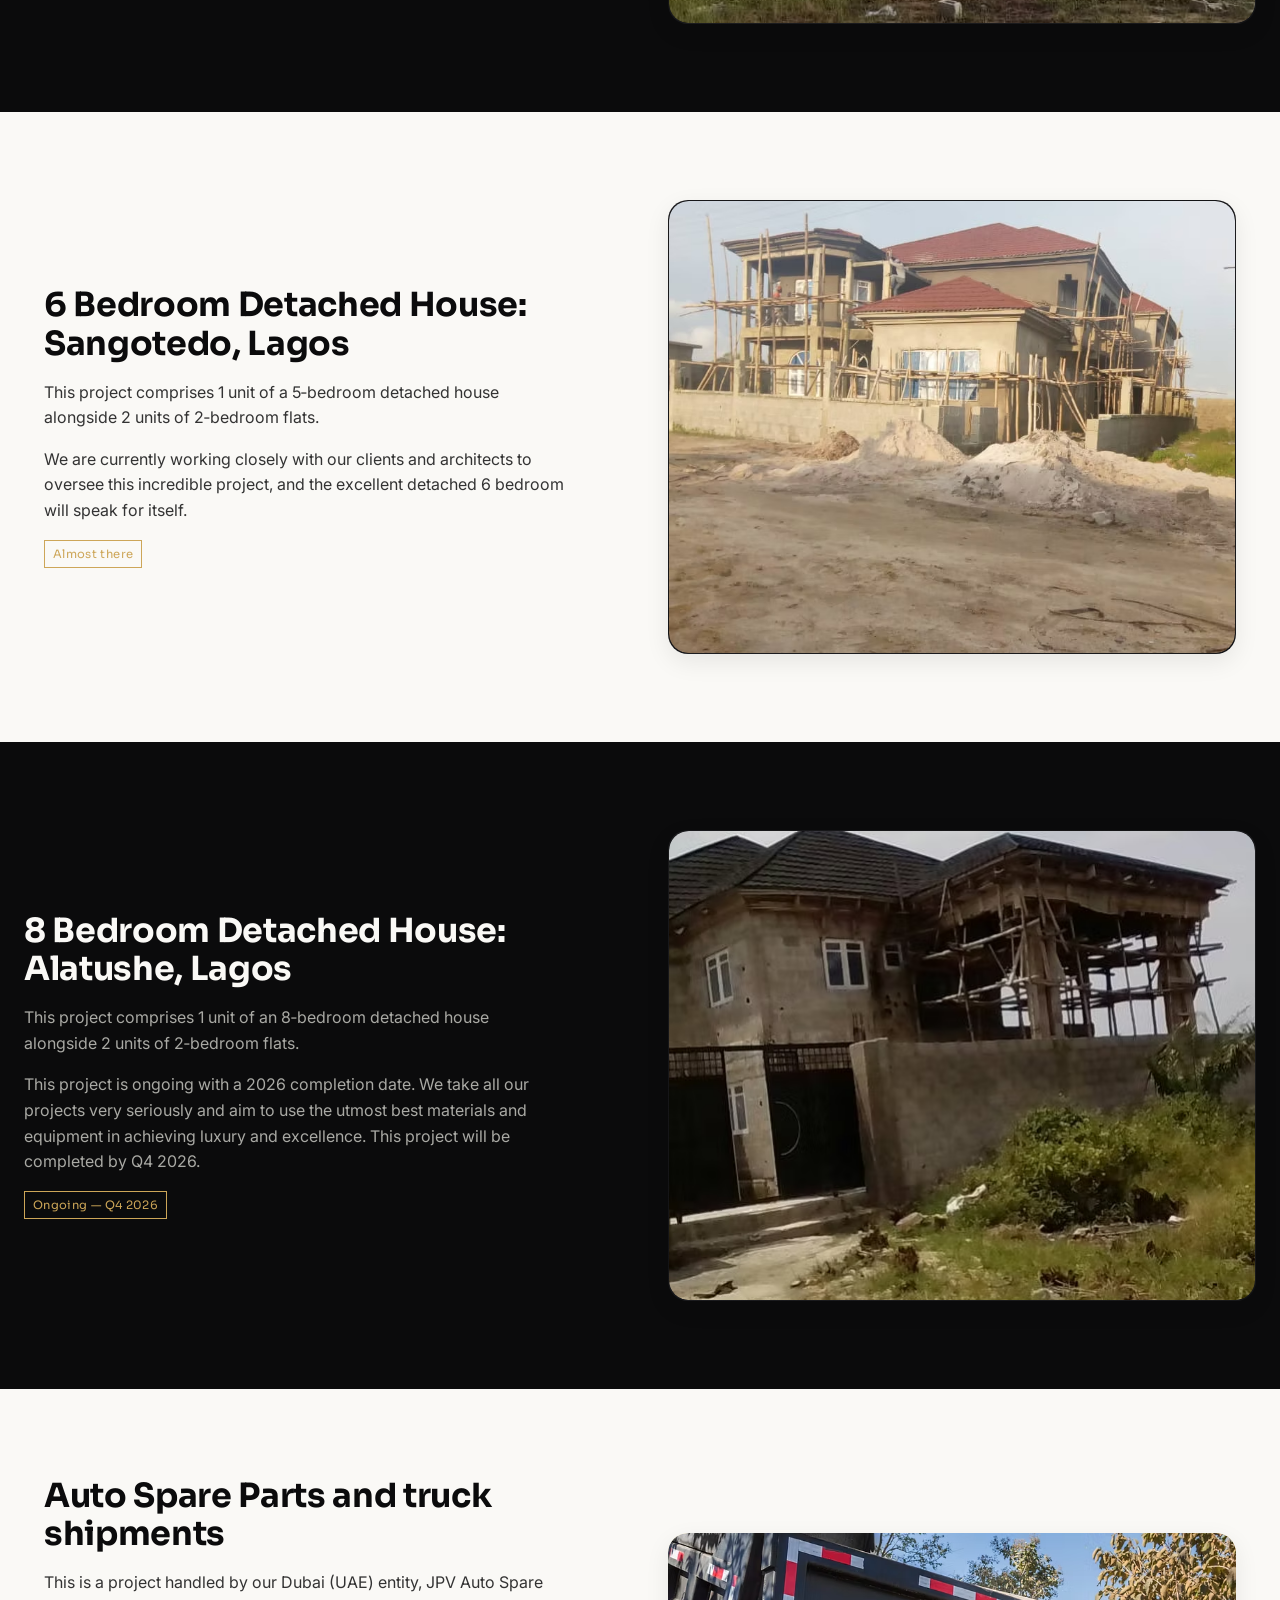
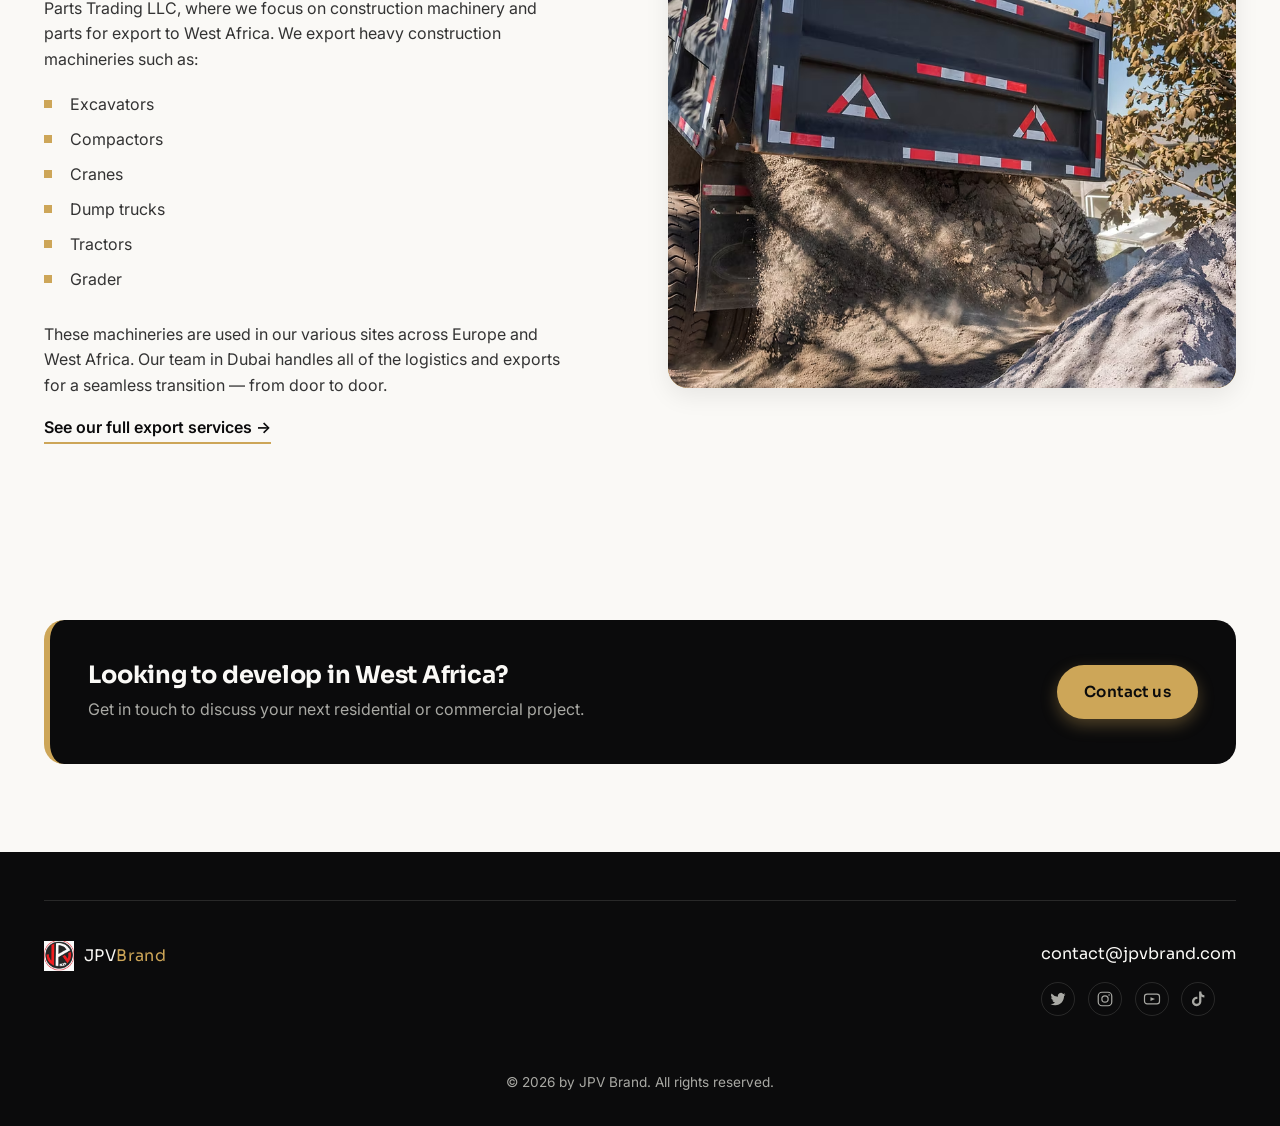
==== commit 55b18bb1: "Replace SVG logos with image tags" ====
--- a/africa.html
+++ b/africa.html
@@ -3,6 +3,8 @@
 <head>
 <meta charset="UTF-8">
 <meta name="viewport" content="width=device-width, initial-scale=1.0">
+<link rel="icon" type="image/png" href="assets/images/jpv-logo-mark.png">
+<link rel="apple-touch-icon" href="assets/images/jpv-logo-mark.png">
 <title>Africa Projects — JPV Brand</title>
 <meta name="description" content="Latest JPV Brand property development projects across Africa, including JP Estate in Sangotedo, Lagos.">
 <link rel="preconnect" href="https://fonts.googleapis.com">
@@ -16,11 +18,7 @@
 <header class="site-header" id="top">
   <div class="header-inner">
     <a href="index.html" class="logo" aria-label="JPV Brand home">
-      <svg class="logo-mark" viewBox="0 0 64 64" width="42" height="42" aria-hidden="true">
-        <circle cx="32" cy="32" r="30" fill="#0b0b0c" stroke="#f4c10f" stroke-width="2.5"/>
-        <path d="M32 6 A26 26 0 0 1 32 58" fill="none" stroke="#f4c10f" stroke-width="2.5"/>
-        <text x="32" y="41" text-anchor="middle" font-family="Oswald, sans-serif" font-weight="600" font-size="26" fill="#faf9f6">JP</text>
-      </svg>
+      <img class="logo-mark" src="assets/images/jpv-logo-mark.png" alt="JPV Brand logo mark" width="42" height="42">
       <span class="logo-word">JPV<em>Brand</em></span>
     </a>
 
@@ -181,10 +179,7 @@
     <div class="footer-top">
       <div class="footer-brand">
       <a href="index.html" class="logo small">
-            <svg class="logo-mark" viewBox="0 0 64 64" width="30" height="30" aria-hidden="true">
-              <circle cx="32" cy="32" r="30" fill="#0b0b0c" stroke="#f4c10f" stroke-width="2.5"/>
-              <text x="32" y="41" text-anchor="middle" font-family="Oswald, sans-serif" font-weight="600" font-size="24" fill="#faf9f6">JP</text>
-            </svg>
+            <img class="logo-mark" src="assets/images/jpv-logo-mark.png" alt="JPV Brand logo mark" width="30" height="30">
             <span class="logo-word">JPV<em>Brand</em></span>
           </a>
       </div>
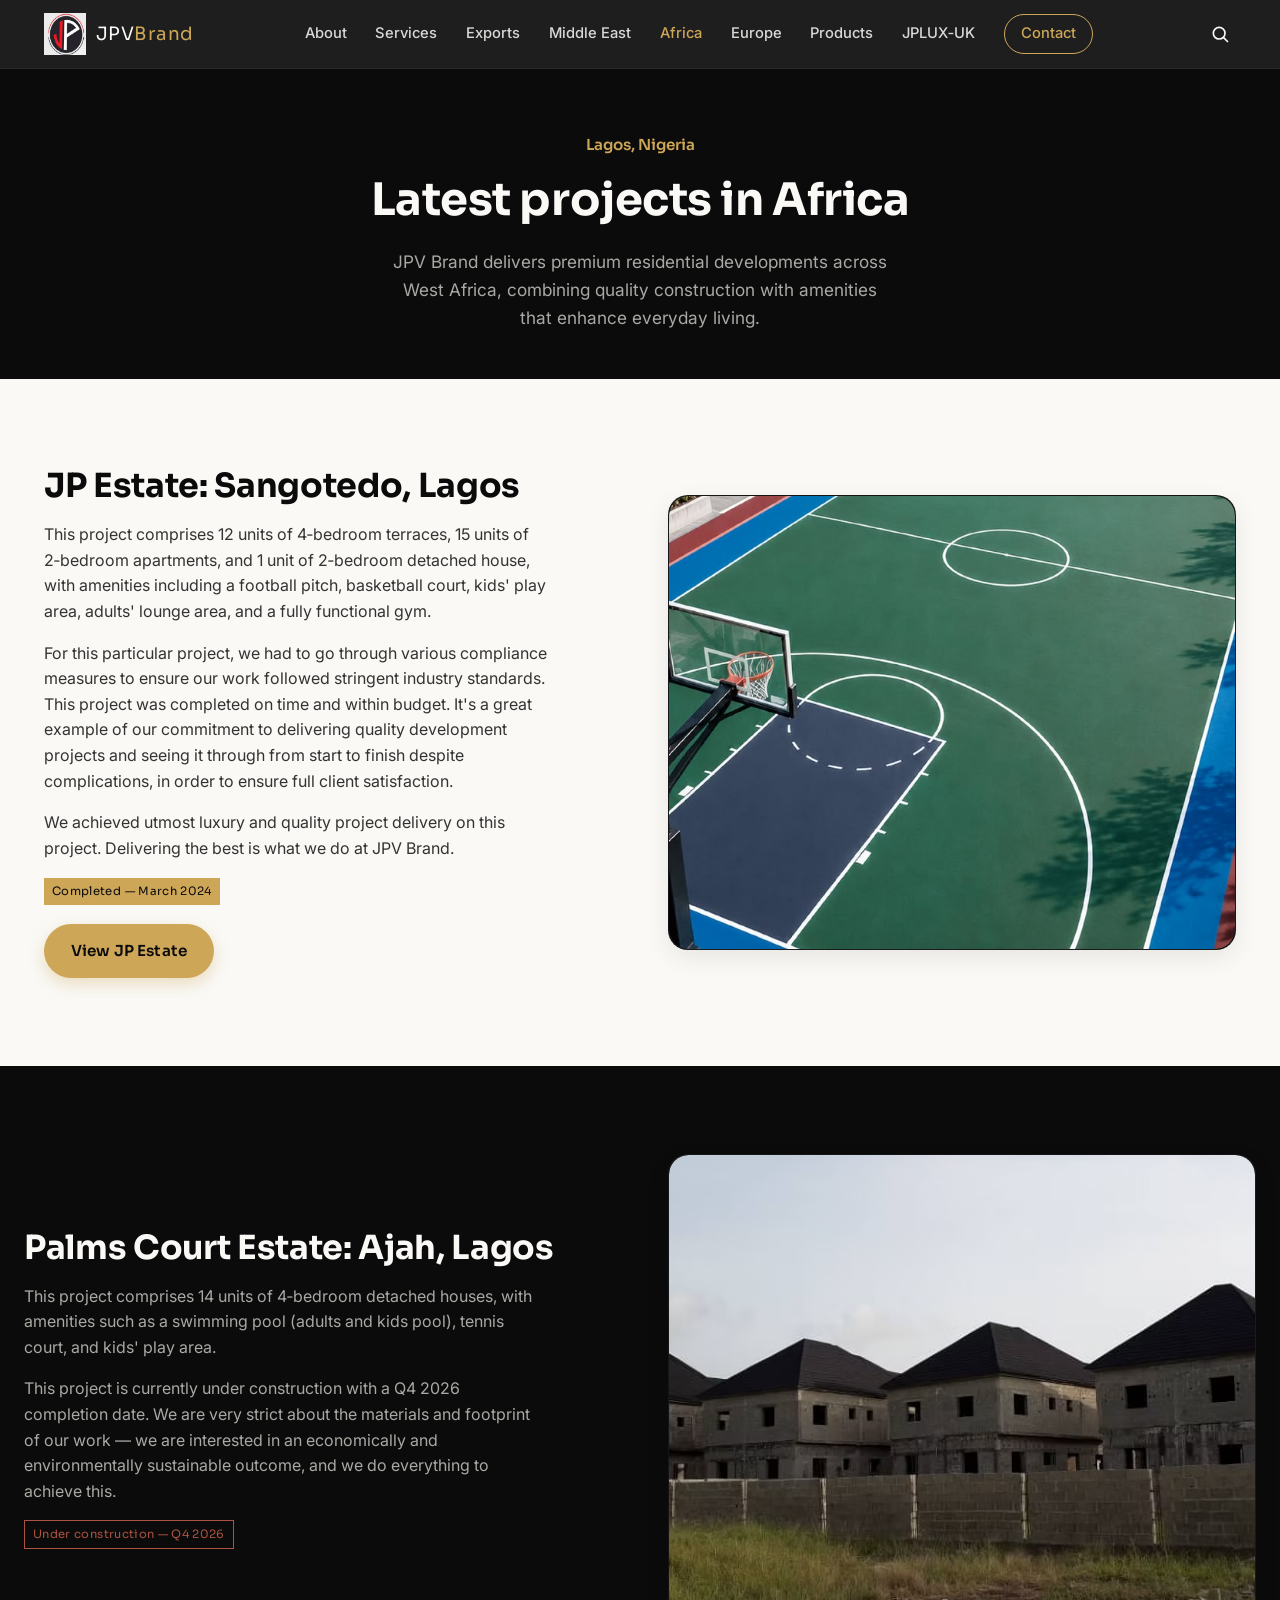
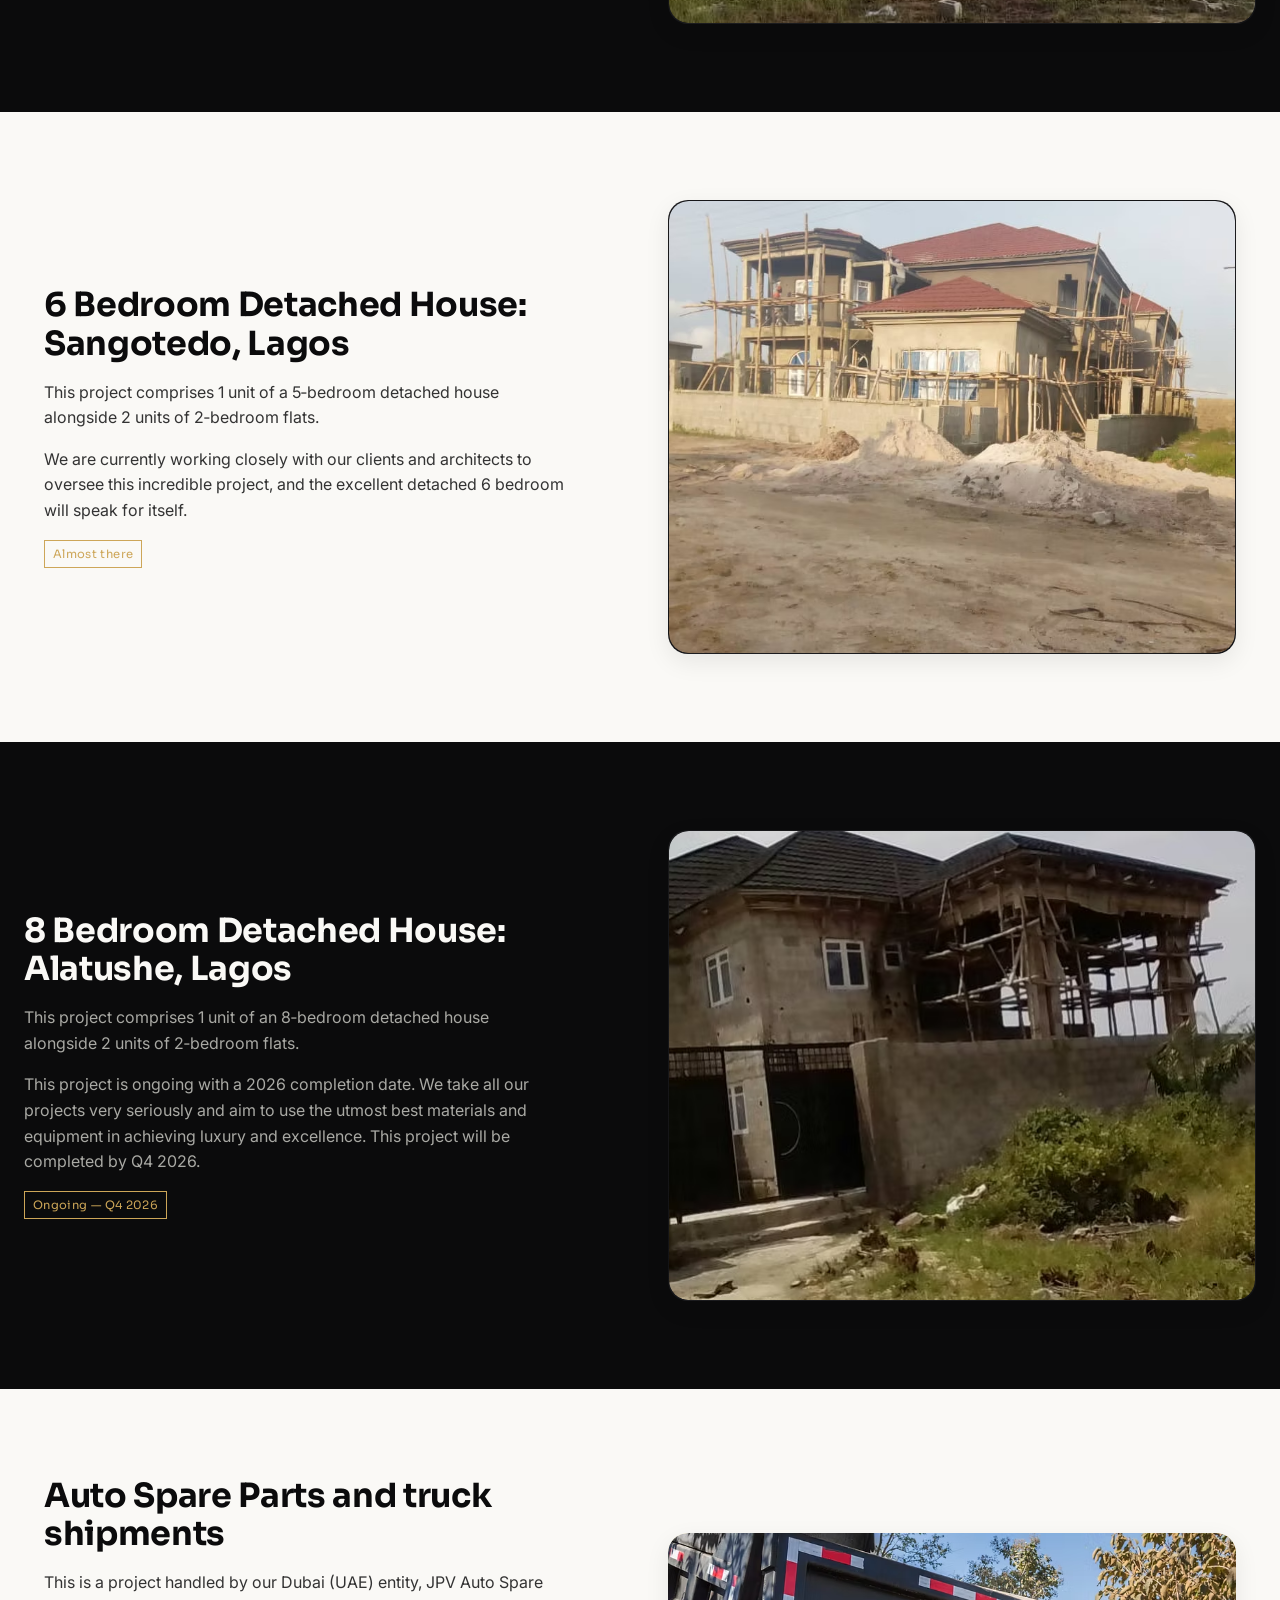
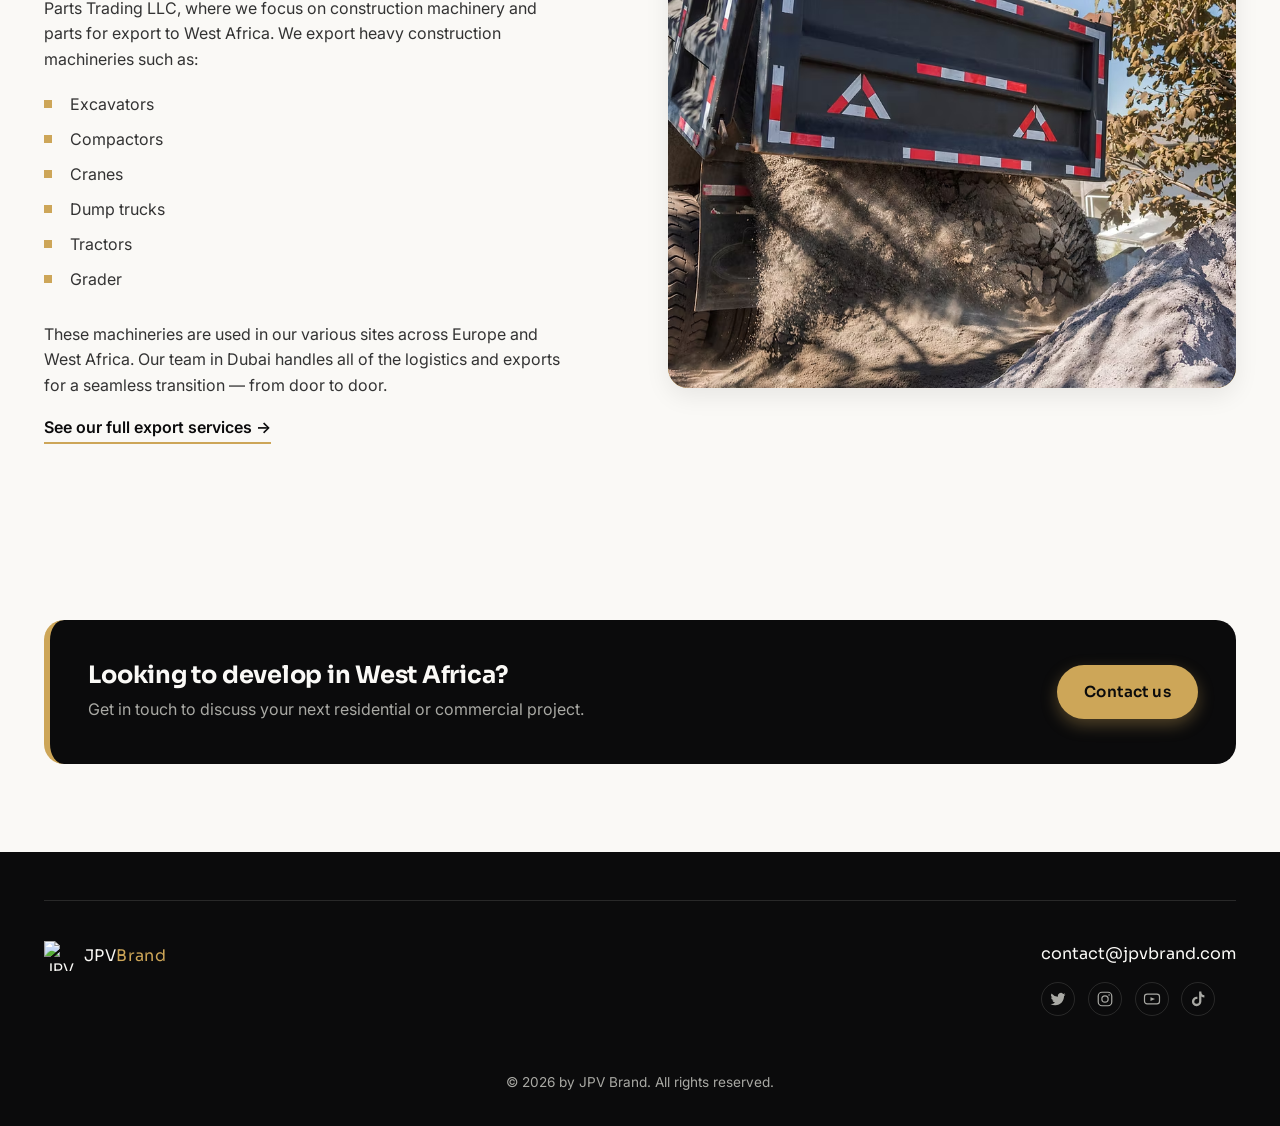
==== commit 976daca9: "Replace logo image in footer with new design" ====
--- a/africa.html
+++ b/africa.html
@@ -179,7 +179,7 @@
     <div class="footer-top">
       <div class="footer-brand">
       <a href="index.html" class="logo small">
-            <img class="logo-mark" src="assets/images/jpv-logo-mark.png" alt="JPV Brand logo mark" width="30" height="30">
+            <img class="logo-mark" src="assets/images/jpv-circle-logo.png" alt="JPV Brand logo mark" width="30" height="30">
             <span class="logo-word">JPV<em>Brand</em></span>
           </a>
       </div>
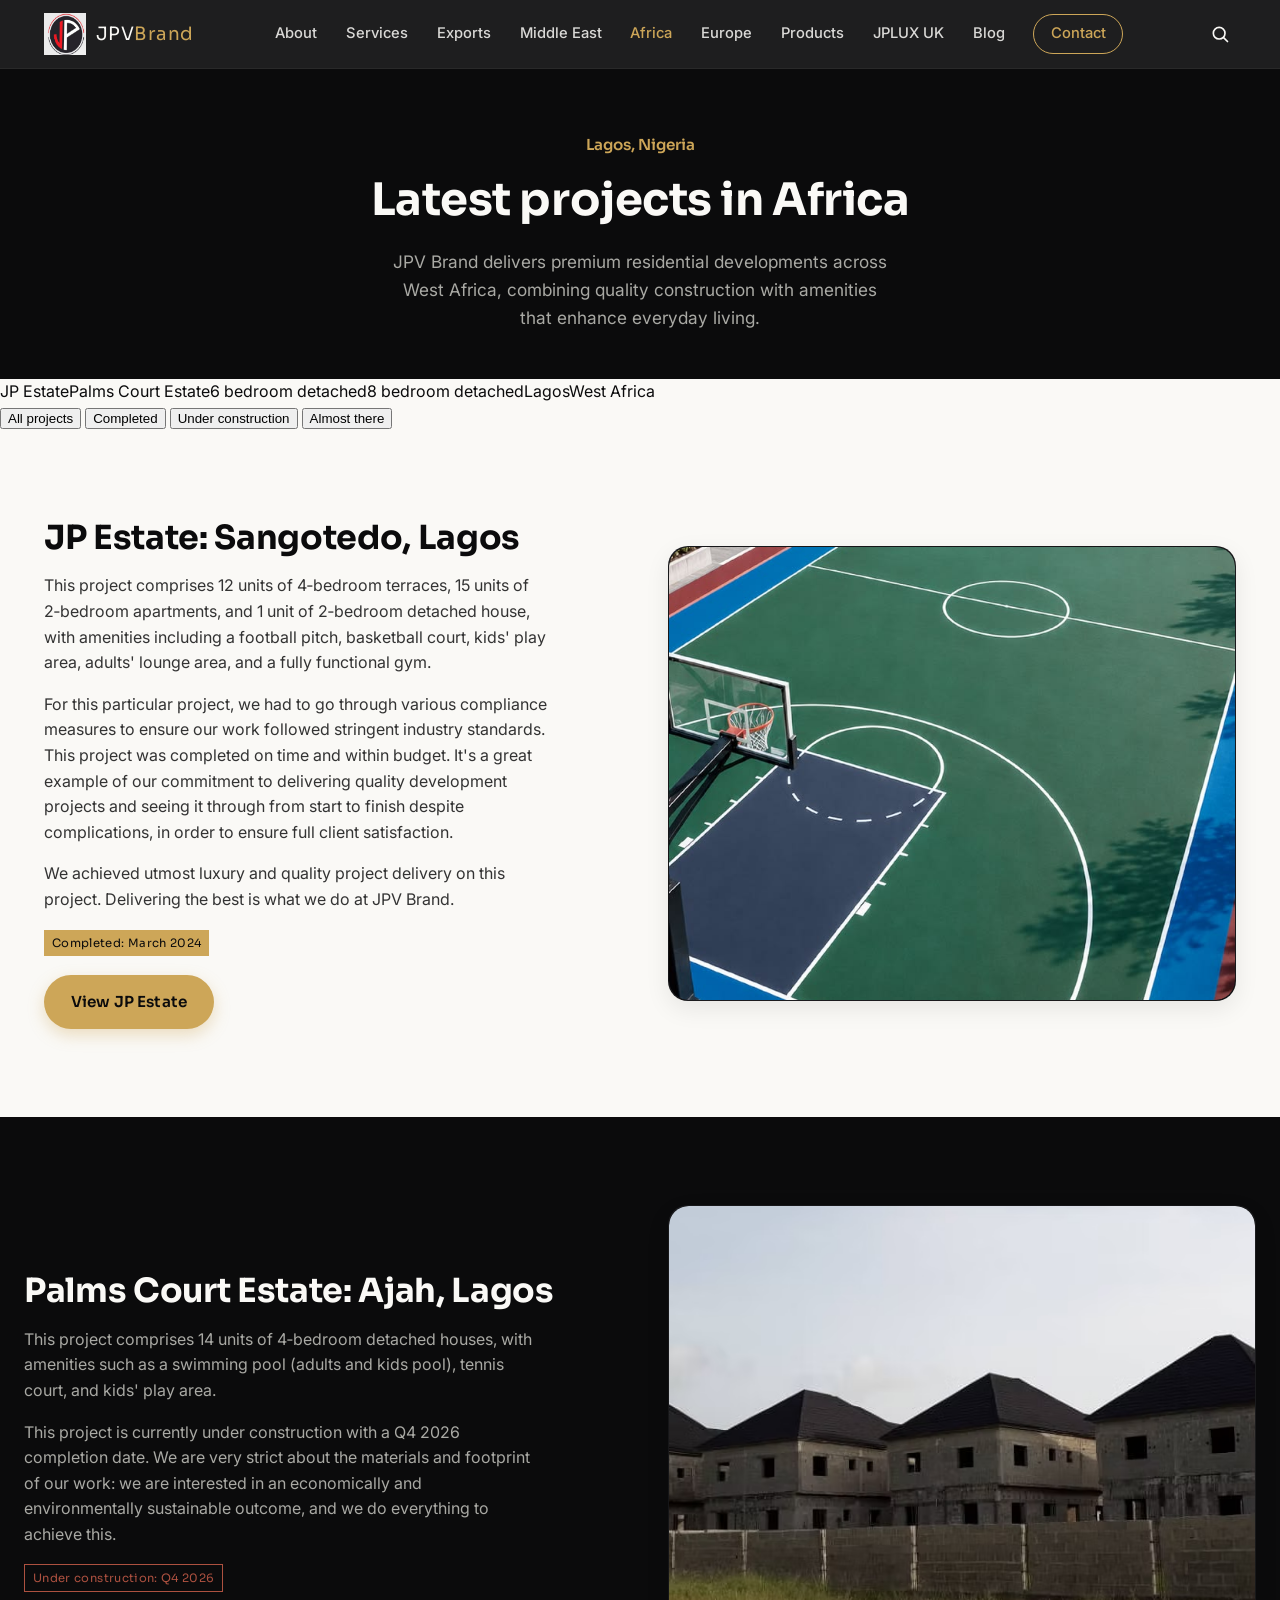
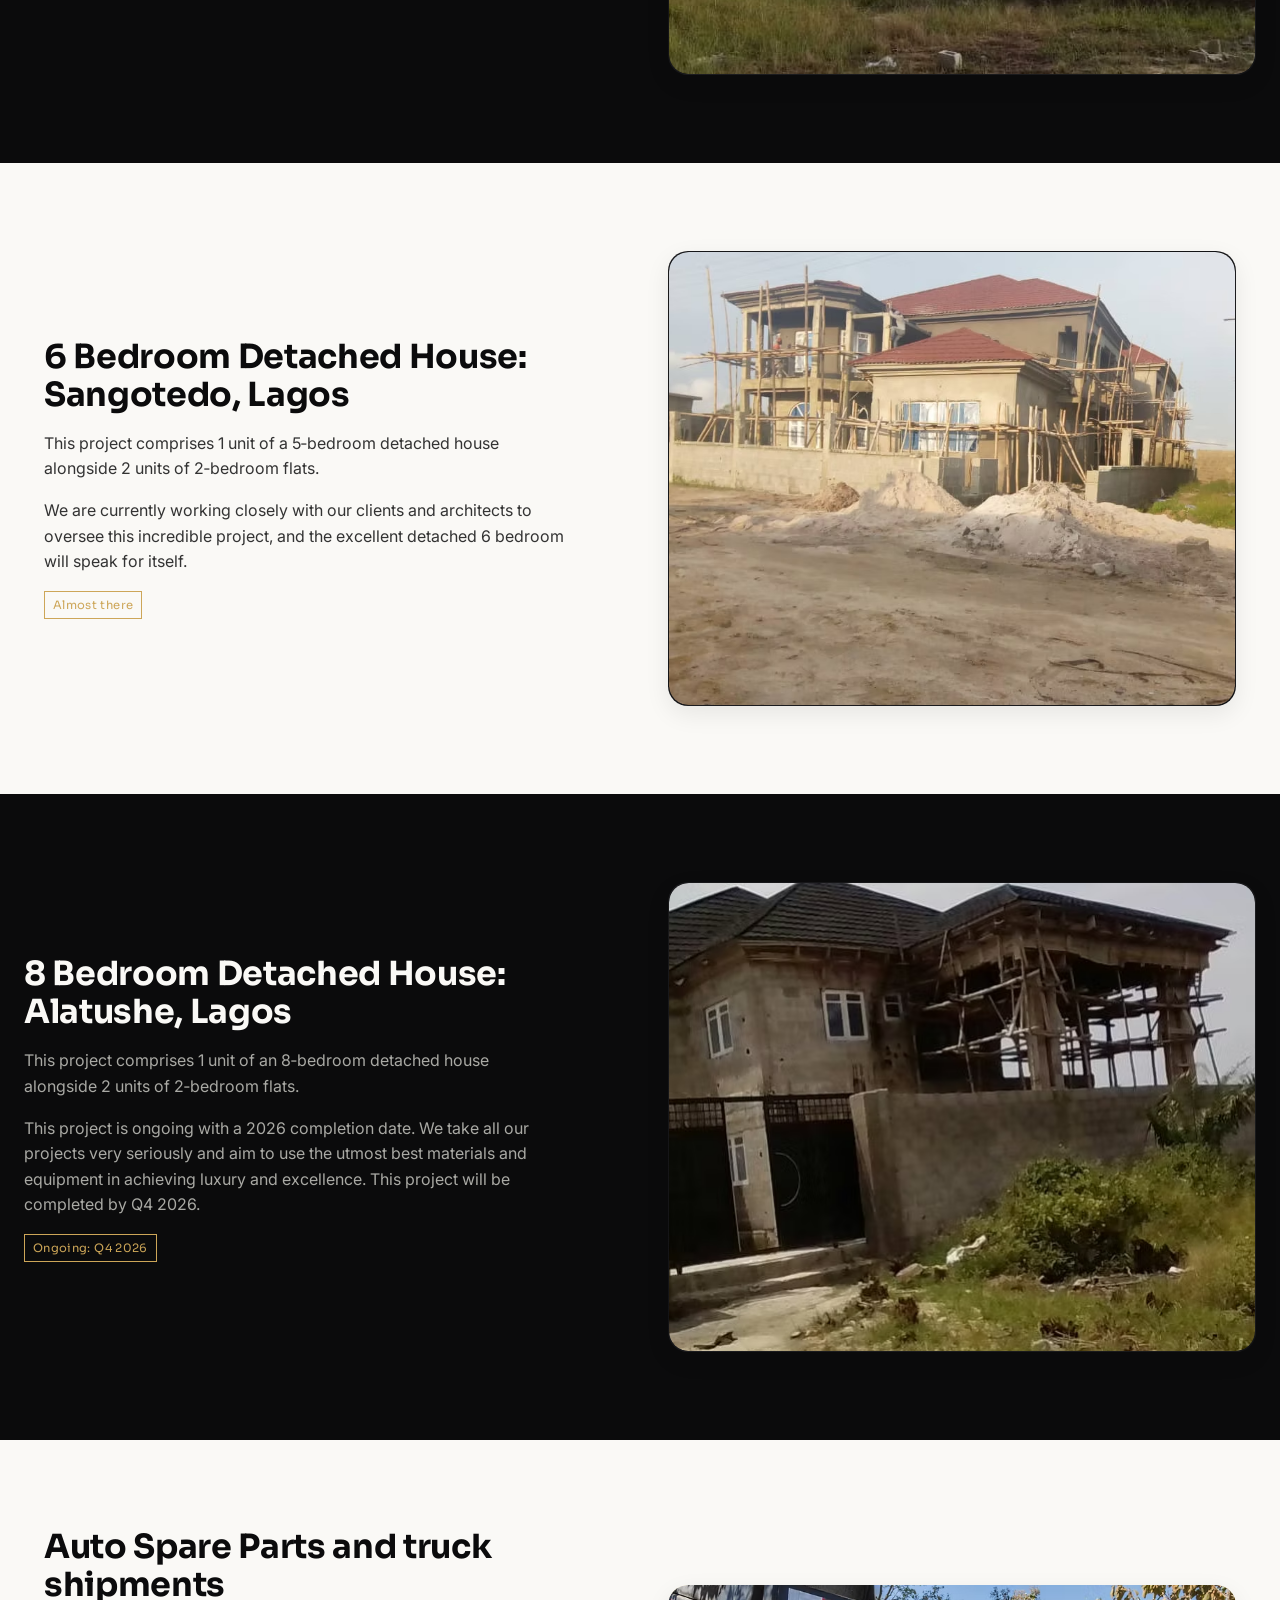
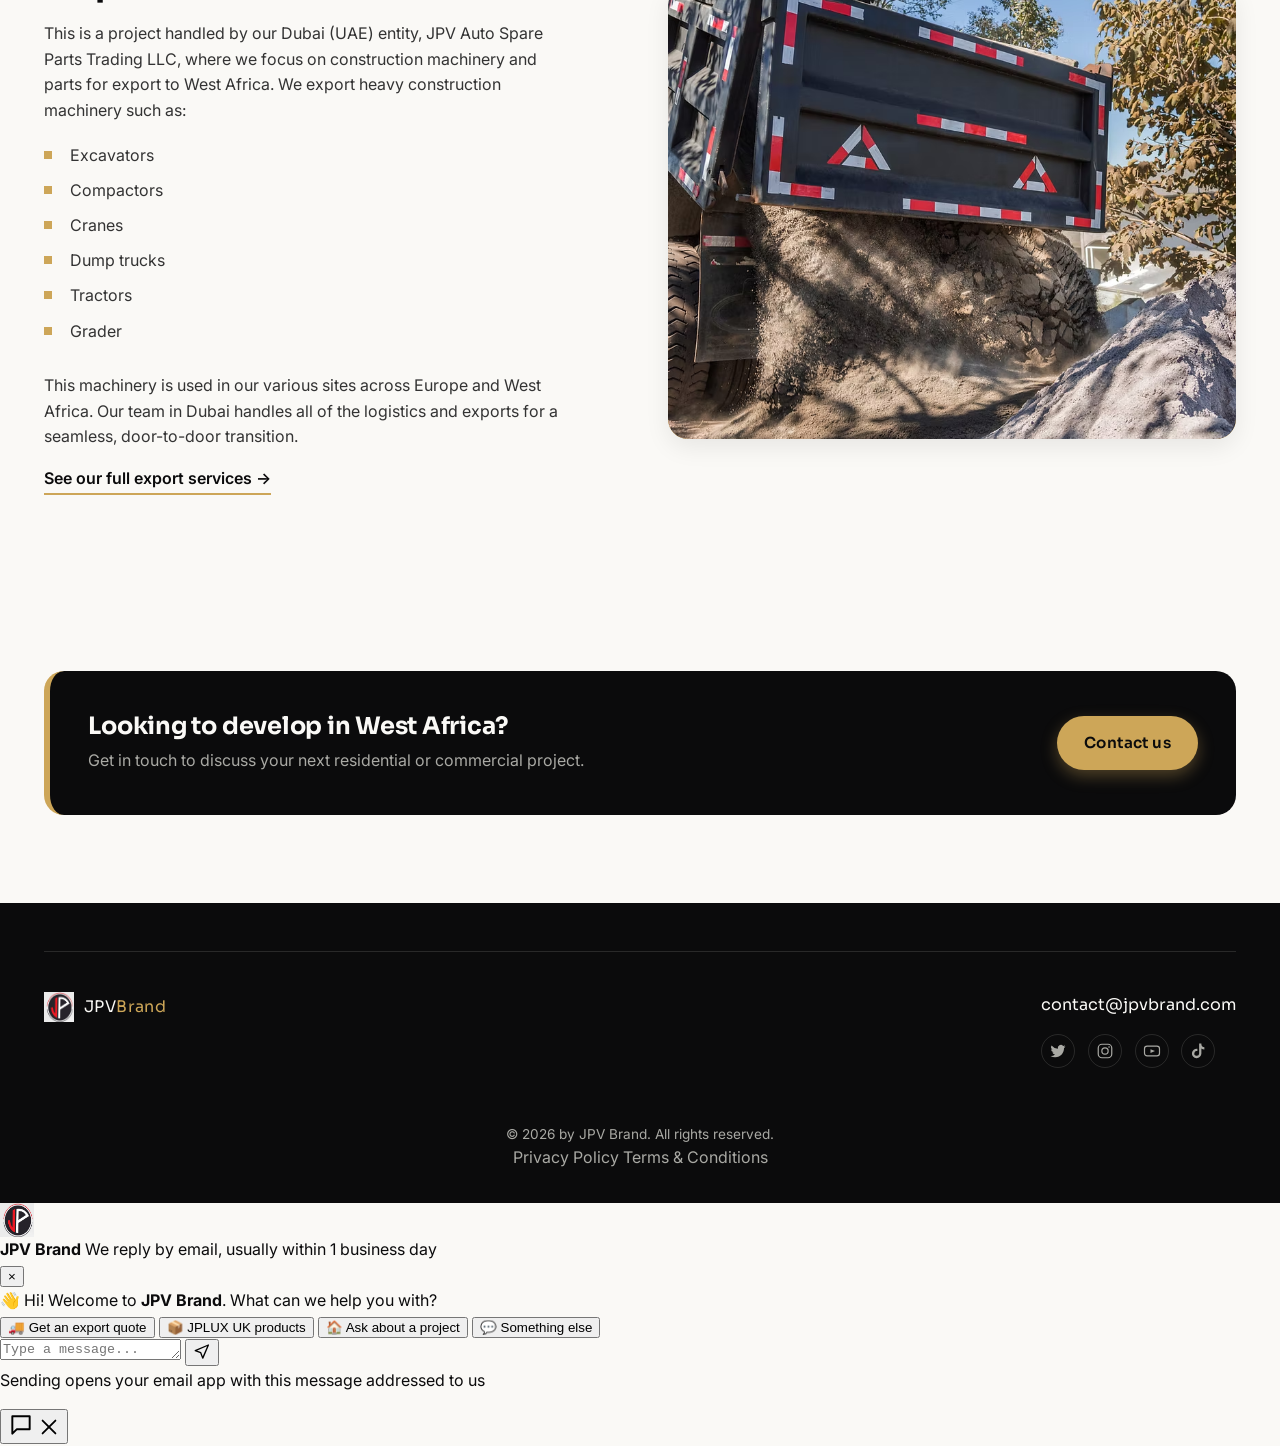
==== commit 0bd1bf22: "Add files via upload" ====
--- a/africa.html
+++ b/africa.html
@@ -5,12 +5,21 @@
 <meta name="viewport" content="width=device-width, initial-scale=1.0">
 <link rel="icon" type="image/png" href="assets/images/jpv-logo-mark.png">
 <link rel="apple-touch-icon" href="assets/images/jpv-logo-mark.png">
-<title>Africa Projects — JPV Brand</title>
+<title>Africa Projects | JPV Brand</title>
+<meta property="og:type" content="website">
+<meta property="og:title" content="Africa Projects | JPV Brand">
+<meta property="og:description" content="Latest JPV Brand property development projects across Africa, including JP Estate in Sangotedo, Lagos.">
+<meta property="og:image" content="assets/images/hero.jpg">
+<meta name="twitter:card" content="summary_large_image">
+<meta name="twitter:title" content="Africa Projects | JPV Brand">
+<meta name="twitter:description" content="Latest JPV Brand property development projects across Africa, including JP Estate in Sangotedo, Lagos.">
 <meta name="description" content="Latest JPV Brand property development projects across Africa, including JP Estate in Sangotedo, Lagos.">
 <link rel="preconnect" href="https://fonts.googleapis.com">
 <link rel="preconnect" href="https://fonts.gstatic.com" crossorigin>
 <link href="https://fonts.googleapis.com/css2?family=Sora:wght@400;500;600;700;800&family=Inter:wght@300;400;500;600;700&display=swap" rel="stylesheet">
 <link rel="stylesheet" href="css/style.css">
+<link rel="stylesheet" href="css/animations.css">
+<link rel="stylesheet" href="css/chat-widget.css">
 </head>
 <body>
 
@@ -30,7 +39,8 @@
       <a href="africa.html" class="active">Africa</a>
       <a href="europe.html">Europe</a>
       <a href="products.html">Products</a>
-      <a href="jplux-uk.html">JPLUX‑UK</a>
+      <a href="jplux-uk.html">JPLUX UK</a>
+      <a href="blog.html">Blog</a>
       <a href="contact.html" class="nav-cta">Contact</a>
     </nav>
 
@@ -63,46 +73,63 @@
     </div>
   </section>
 
+  <!-- ============ MOVING TEXT STRIP ============ -->
+  <div class="marquee-strip" aria-hidden="true">
+    <div class="marquee marquee-reverse" style="--marquee-speed:30s">
+      <div class="marquee-track"><span>JP Estate</span><span>Palms Court Estate</span><span>6 bedroom detached</span><span>8 bedroom detached</span><span>Lagos</span><span>West Africa</span></div>
+    </div>
+  </div>
+
+
+  <!-- ============ STATUS FILTER ============ -->
+  <nav class="status-filter" aria-label="Filter projects by status">
+    <button type="button" class="status-btn active" data-filter="all">All projects</button>
+    <button type="button" class="status-btn" data-filter="completed">Completed</button>
+    <button type="button" class="status-btn" data-filter="ongoing">Under construction</button>
+    <button type="button" class="status-btn" data-filter="almost-done">Almost there</button>
+  </nav>
+
   <!-- ============ JP ESTATE FEATURE ============ -->
-  <section class="section" id="jp-estate">
+  <section class="section" id="jp-estate" data-status="completed">
     <div class="section-grid">
       <div class="text-block">
         <h2>JP Estate: Sangotedo, Lagos</h2>
         <p>This project comprises 12 units of 4‑bedroom terraces, 15 units of 2‑bedroom apartments, and 1 unit of 2‑bedroom detached house, with amenities including a football pitch, basketball court, kids' play area, adults' lounge area, and a fully functional gym.</p>
         <p>For this particular project, we had to go through various compliance measures to ensure our work followed stringent industry standards. This project was completed on time and within budget. It's a great example of our commitment to delivering quality development projects and seeing it through from start to finish despite complications, in order to ensure full client satisfaction.</p>
         <p>We achieved utmost luxury and quality project delivery on this project. Delivering the best is what we do at JPV Brand.</p>
-        <span class="badge badge-done">Completed — March 2024</span>
+        <span class="badge badge-done">Completed: March 2024</span>
         <div class="text-block-actions">
           <a href="#jp-estate" class="btn btn-yellow">View JP Estate</a>
         </div>
       </div>
       <div class="media-block">
         <div class="media-placeholder dark">
-          <img src="assets/images/africa-jp-estate.jpg" alt="JP Estate — basketball court / amenities photo">
+          <img src="assets/images/africa-jp-estate.jpg" alt="JP Estate basketball court and amenities photo">
         </div>
       </div>
     </div>
   </section>
 
   <!-- ============ PALMS COURT ESTATE ============ -->
-  <section class="section section-dark" id="palms-court">
+  <section class="section section-dark" id="palms-court" data-status="ongoing" data-eta="2026-12-31">
     <div class="section-grid reverse">
       <div class="media-block">
         <div class="media-placeholder dark">
-          <img src="assets/images/africa-palms-court.jpg" alt="Palms Court Estate — construction photo">
+          <img src="assets/images/africa-palms-court.jpg" alt="Palms Court Estate construction photo">
         </div>
       </div>
       <div class="text-block">
         <h2>Palms Court Estate: Ajah, Lagos</h2>
         <p>This project comprises 14 units of 4‑bedroom detached houses, with amenities such as a swimming pool (adults and kids pool), tennis court, and kids' play area.</p>
-        <p>This project is currently under construction with a Q4 2026 completion date. We are very strict about the materials and footprint of our work — we are interested in an economically and environmentally sustainable outcome, and we do everything to achieve this.</p>
-        <span class="badge badge-ongoing">Under construction — Q4 2026</span>
+        <p>This project is currently under construction with a Q4 2026 completion date. We are very strict about the materials and footprint of our work: we are interested in an economically and environmentally sustainable outcome, and we do everything to achieve this.</p>
+        <span class="badge badge-ongoing">Under construction: Q4 2026</span>
+        <p class="eta-note" data-eta-note></p>
       </div>
     </div>
   </section>
 
   <!-- ============ 6 BEDROOM DETACHED HOUSE ============ -->
-  <section class="section" id="six-bedroom">
+  <section class="section" id="six-bedroom" data-status="almost-done">
     <div class="section-grid">
       <div class="text-block">
         <h2>6 Bedroom Detached House: Sangotedo, Lagos</h2>
@@ -119,7 +146,7 @@
   </section>
 
   <!-- ============ 8 BEDROOM DETACHED HOUSE ============ -->
-  <section class="section section-dark" id="eight-bedroom">
+  <section class="section section-dark" id="eight-bedroom" data-status="ongoing" data-eta="2026-12-31">
     <div class="section-grid reverse">
       <div class="media-block">
         <div class="media-placeholder dark">
@@ -130,17 +157,18 @@
         <h2>8 Bedroom Detached House: Alatushe, Lagos</h2>
         <p>This project comprises 1 unit of an 8‑bedroom detached house alongside 2 units of 2‑bedroom flats.</p>
         <p>This project is ongoing with a 2026 completion date. We take all our projects very seriously and aim to use the utmost best materials and equipment in achieving luxury and excellence. This project will be completed by Q4 2026.</p>
-        <span class="badge badge-soon">Ongoing — Q4 2026</span>
+        <span class="badge badge-soon">Ongoing: Q4 2026</span>
+        <p class="eta-note" data-eta-note></p>
       </div>
     </div>
   </section>
 
   <!-- ============ AUTO SPARE PARTS & TRUCK SHIPMENTS ============ -->
-  <section class="section" id="auto-spare-parts">
+  <section class="section" id="auto-spare-parts" data-status="service">
     <div class="section-grid">
       <div class="text-block">
         <h2>Auto Spare Parts and truck shipments</h2>
-        <p>This is a project handled by our Dubai (UAE) entity, JPV Auto Spare Parts Trading LLC, where we focus on construction machinery and parts for export to West Africa. We export heavy construction machineries such as:</p>
+        <p>This is a project handled by our Dubai (UAE) entity, JPV Auto Spare Parts Trading LLC, where we focus on construction machinery and parts for export to West Africa. We export heavy construction machinery such as:</p>
         <ul class="tick-list">
           <li>Excavators</li>
           <li>Compactors</li>
@@ -149,7 +177,7 @@
           <li>Tractors</li>
           <li>Grader</li>
         </ul>
-        <p>These machineries are used in our various sites across Europe and West Africa. Our team in Dubai handles all of the logistics and exports for a seamless transition — from door to door.</p>
+        <p>This machinery is used in our various sites across Europe and West Africa. Our team in Dubai handles all of the logistics and exports for a seamless, door-to-door transition.</p>
         <a href="exports.html" class="text-link">See our full export services →</a>
       </div>
       <div class="media-block">
@@ -179,7 +207,7 @@
     <div class="footer-top">
       <div class="footer-brand">
       <a href="index.html" class="logo small">
-            <img class="logo-mark" src="assets/images/jpv-circle-logo.png" alt="JPV Brand logo mark" width="30" height="30">
+            <img class="logo-mark" src="assets/images/jpv-logo-mark.png" alt="JPV Brand logo mark" width="30" height="30">
             <span class="logo-word">JPV<em>Brand</em></span>
           </a>
       </div>
@@ -203,10 +231,62 @@
     </div>
     <div class="footer-bottom">
       <p class="footer-copy">© 2026 by JPV Brand. All rights reserved.</p>
+      <div class="footer-legal">
+        <a href="privacy-policy.html">Privacy Policy</a>
+        <a href="terms-conditions.html">Terms &amp; Conditions</a>
+      </div>
     </div>
   </div>
 </footer>
 
+<!-- ============ CHAT WIDGET ============ -->
+<div class="chat-widget" id="chatWidget">
+  <div class="chat-panel" id="chatPanel" aria-hidden="true">
+    <div class="chat-panel-head">
+      <div class="chat-avatar">
+        <img src="assets/images/jpv-logo-mark.png" alt="" width="34" height="34">
+      </div>
+      <div class="chat-head-text">
+        <strong>JPV Brand</strong>
+        <span>We reply by email, usually within 1 business day</span>
+      </div>
+      <button type="button" class="chat-panel-close" id="chatPanelClose" aria-label="Close chat">&times;</button>
+    </div>
+
+    <div class="chat-panel-body">
+      <div class="chat-bubble">
+        <span class="chat-wave" aria-hidden="true">&#128075;</span>
+        Hi! Welcome to <strong>JPV Brand</strong>. What can we help you with?
+      </div>
+
+      <div class="chat-quick-options" id="chatQuickOptions">
+        <button type="button" class="chat-option" data-prompt="Hi, I'd like an export quote for: ">&#128666; Get an export quote</button>
+        <button type="button" class="chat-option" data-prompt="Hi, I'm interested in JPLUX UK products: ">&#128230; JPLUX UK products</button>
+        <button type="button" class="chat-option" data-prompt="Hi, I have a question about a current project: ">&#127968; Ask about a project</button>
+        <button type="button" class="chat-option" data-prompt="Hi, ">&#128172; Something else</button>
+      </div>
+    </div>
+
+    <form class="chat-panel-input" id="chatForm">
+      <label for="chatMessage" class="visually-hidden">Your message</label>
+      <textarea id="chatMessage" rows="1" placeholder="Type a message..." required></textarea>
+      <button type="submit" class="chat-send" aria-label="Send message">
+        <svg viewBox="0 0 24 24" width="18" height="18" aria-hidden="true"><path d="M3 11.5 20.5 4 13 21.5l-2.7-7.3L3 11.5Z" fill="none" stroke="currentColor" stroke-width="1.8" stroke-linejoin="round" stroke-linecap="round"/></svg>
+      </button>
+    </form>
+    <p class="chat-panel-note">Sending opens your email app with this message addressed to us</p>
+  </div>
+
+  <button type="button" class="chat-toggle" id="chatToggle" aria-label="Open chat" aria-expanded="false">
+    <svg class="chat-icon-open" viewBox="0 0 24 24" width="26" height="26" aria-hidden="true"><path d="M4 4h16v12H8l-4 4V4Z" fill="none" stroke="currentColor" stroke-width="1.8" stroke-linejoin="round"/></svg>
+    <svg class="chat-icon-close" viewBox="0 0 24 24" width="22" height="22" aria-hidden="true"><line x1="5" y1="5" x2="19" y2="19" stroke="currentColor" stroke-width="2" stroke-linecap="round"/><line x1="19" y1="5" x2="5" y2="19" stroke="currentColor" stroke-width="2" stroke-linecap="round"/></svg>
+  </button>
+</div>
+
+
 <script src="js/script.js"></script>
+<script src="js/project-status.js"></script>
+<script src="js/animations.js"></script>
+<script src="js/chat-widget.js"></script>
 </body>
 </html>
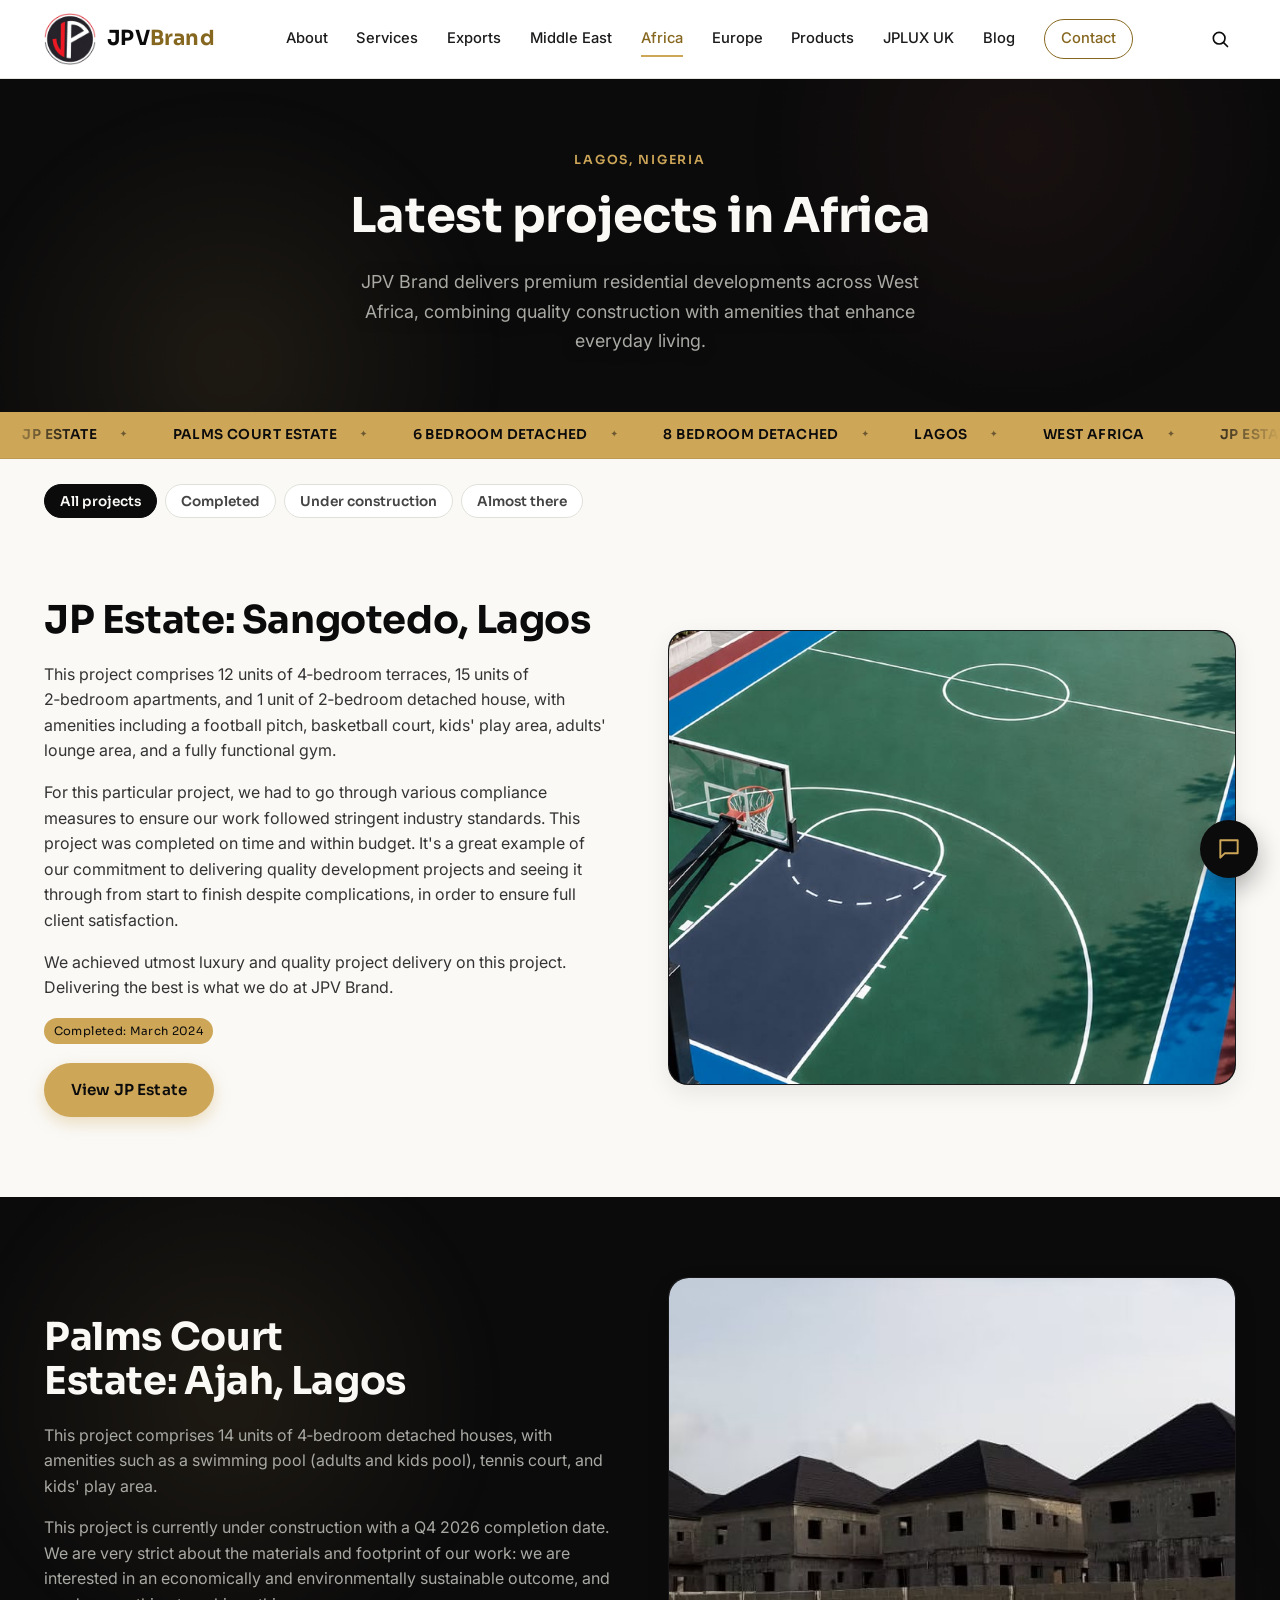
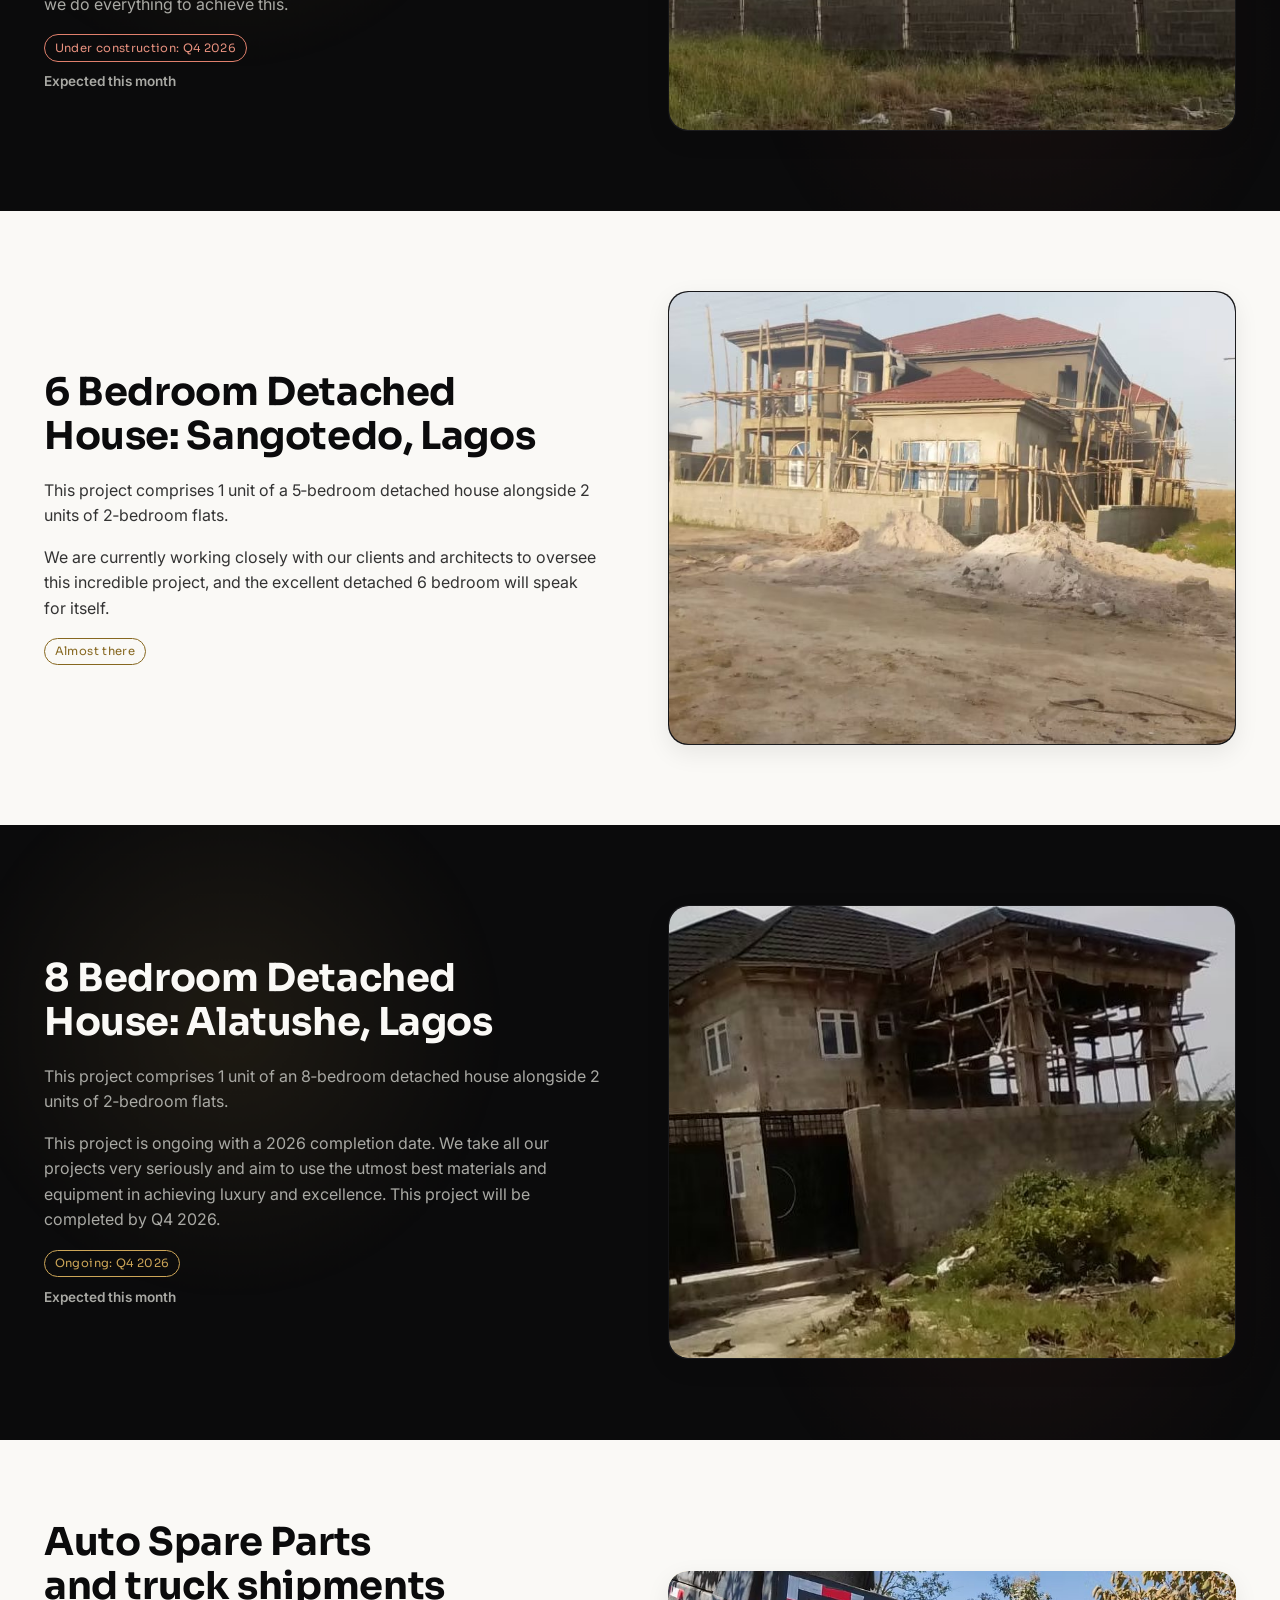
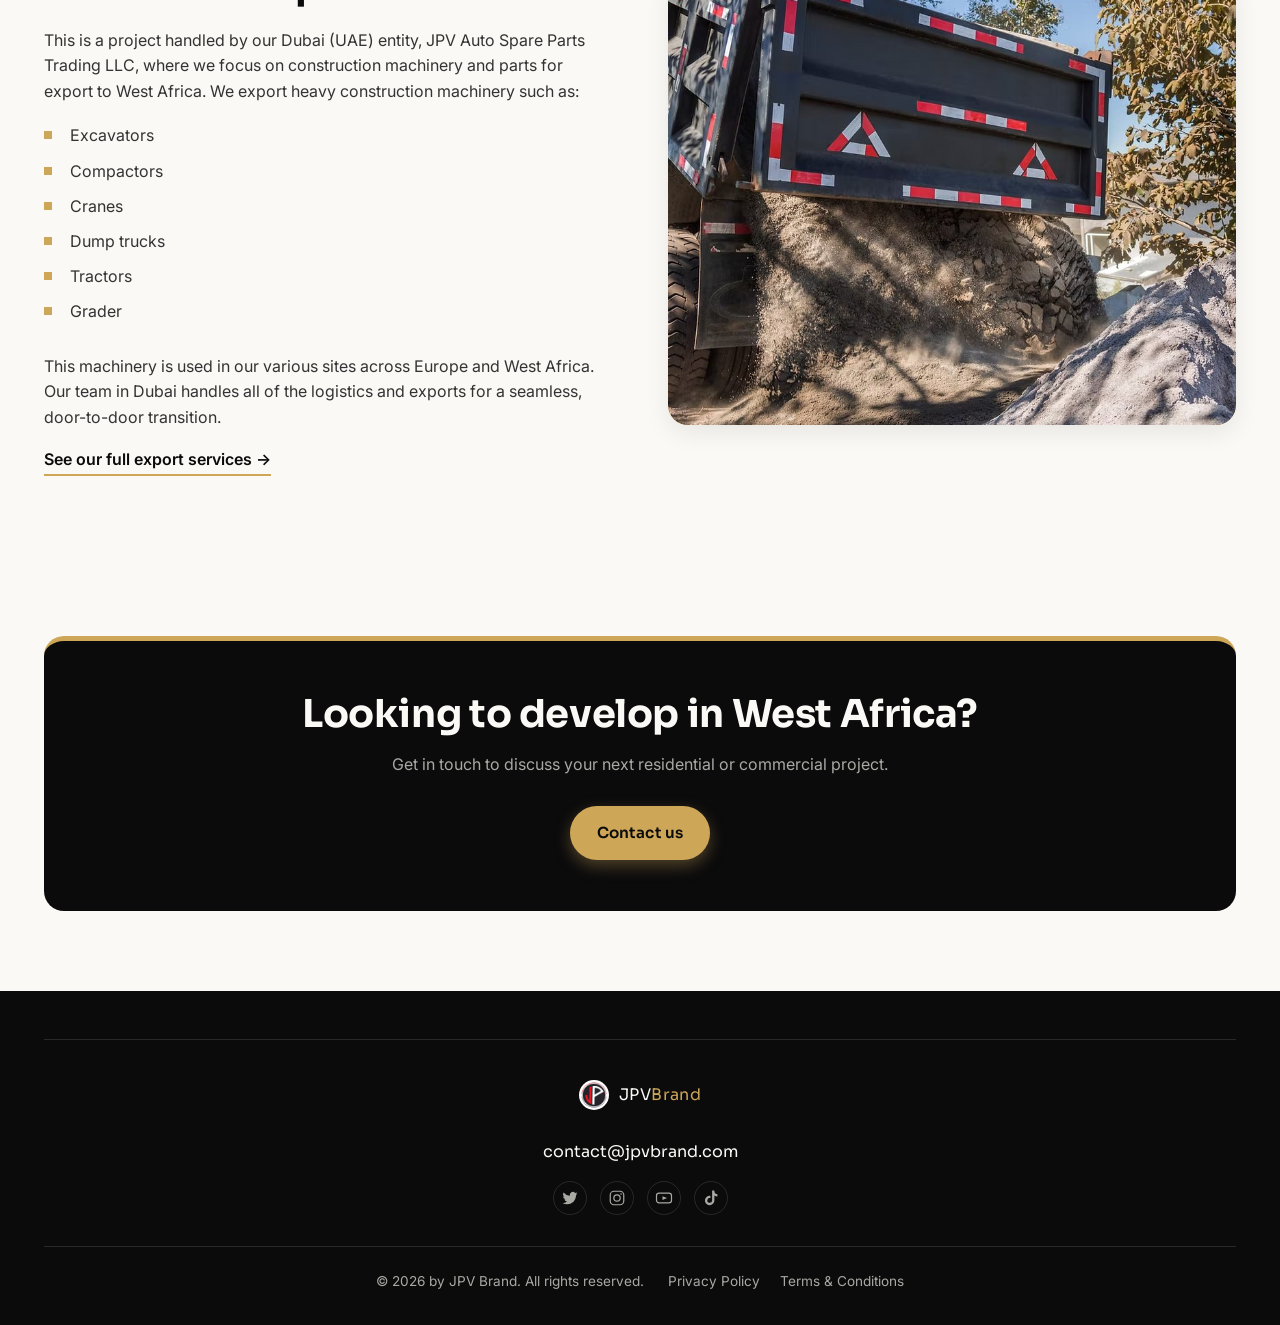
==== commit cde07df5: "Add files via upload" ====
--- a/africa.html
+++ b/africa.html
@@ -3,8 +3,8 @@
 <head>
 <meta charset="UTF-8">
 <meta name="viewport" content="width=device-width, initial-scale=1.0">
-<link rel="icon" type="image/png" href="assets/images/jpv-logo-mark.png">
-<link rel="apple-touch-icon" href="assets/images/jpv-logo-mark.png">
+<link rel="icon" type="image/png" href="assets/images/jpv-logo-icon.png">
+<link rel="apple-touch-icon" href="assets/images/jpv-logo-icon.png">
 <title>Africa Projects | JPV Brand</title>
 <meta property="og:type" content="website">
 <meta property="og:title" content="Africa Projects | JPV Brand">
--- a/css/style.css
+++ b/css/style.css
@@ -7,16 +7,36 @@
   --black-card: #1b1b1d;
   --yellow: #cda658;
   --yellow-deep: #a3813d;
+  --gold-text: #86671f;   /* gold that stays readable on light backgrounds */
   --red: #ad5140;
   --white: #faf9f6;
   --grey: #a9a9a4;
   --grey-line: rgba(250,249,246,0.12);
   --grey-line-dark: rgba(11,11,12,0.12);
 
-  --font-display: "Sora", sans-serif;
-  --font-body: "Inter", sans-serif;
+  --font-display: "Sora", "Inter", system-ui, -apple-system, "Segoe UI", sans-serif;
+  --font-body: "Inter", system-ui, -apple-system, "Segoe UI", sans-serif;
+
+  /* ---- type scale (one place to tune every heading on the site) ---- */
+  --fs-hero: clamp(2.1rem, 4.8vw, 3.9rem);     /* home hero h1 */
+  --fs-display: clamp(2rem, 4.2vw, 3.2rem);     /* full-width banner h2 */
+  --fs-h1: clamp(2.1rem, 4.2vw, 3rem);          /* inner-page h1 */
+  --fs-h2: clamp(1.75rem, 3vw, 2.4rem);         /* section h2 */
+  --fs-h3: 1.2rem;                              /* feature-card title */
+  --fs-h4: 1.05rem;                             /* small-card title */
+  --fs-lead: clamp(1.02rem, 1.4vw, 1.15rem);    /* intro paragraphs */
+  --fs-body: 1rem;
+  --fs-small: .9rem;
+  --fs-kicker: .78rem;
+
+  /* ---- spacing scale ---- */
+  --gutter: 1.5rem;                             /* page side padding */
+  --section-y: 5rem;                            /* vertical rhythm between sections */
+  --head-gap: 3rem;                             /* section heading -> content */
+  --measure: 62ch;                              /* comfortable paragraph width */
 
   --maxw: 1240px;
+  --maxw-content: calc(var(--maxw) - 2 * var(--gutter)); /* content edge shared by every section */
   --radius: 10px;
   --radius-lg: 20px;
   --radius-full: 999px;
@@ -25,9 +45,10 @@
 }
 
 *,*::before,*::after{ box-sizing: border-box; }
-html{ scroll-behavior: smooth; }
+html{ scroll-behavior: smooth; overflow-x: hidden; }
 body{
   margin:0;
+  overflow-x: hidden;
   font-family: var(--font-body);
   background: var(--white);
   color: var(--black);
@@ -43,8 +64,13 @@
   line-height: 1.15;
   margin: 0 0 .5em;
   letter-spacing: -.01em;
-}
-p{ margin: 0 0 1em; color: inherit; }
+  text-wrap: balance;
+}
+h1{ font-size: var(--fs-h1); }
+h2{ font-size: var(--fs-h2); }
+h3{ font-size: var(--fs-h3); }
+h4{ font-size: var(--fs-h4); }
+p{ margin: 0 0 1em; color: inherit; text-wrap: pretty; }
 .visually-hidden{
   position:absolute; width:1px; height:1px; overflow:hidden;
   clip:rect(0 0 0 0); white-space:nowrap;
@@ -77,7 +103,15 @@
   border-radius: var(--radius-full);
   cursor:pointer;
   transition: transform .15s ease, background-color .15s ease, color .15s ease, box-shadow .15s ease;
-}
+  -webkit-touch-callout: none;
+  -webkit-user-select: none;
+  user-select: none;
+  touch-action: manipulation;
+  position: relative;
+  z-index: 5;
+  pointer-events: auto;
+}
+.hero-actions, .banner-actions{ position: relative; z-index: 5; isolation: isolate; }
 .btn-yellow{
   background: var(--yellow);
   color: var(--black);
@@ -111,7 +145,7 @@
 .header-inner{
   max-width: var(--maxw);
   margin: 0 auto;
-  padding: .8rem 1.5rem;
+  padding: .8rem var(--gutter);
   display:flex; align-items:center; justify-content:space-between;
 }
 .logo{ display:flex; align-items:center; gap:.6rem; color: var(--white); }
@@ -207,125 +241,160 @@
 .search-empty, .search-hint{ color: var(--grey); padding: .8rem 0; font-size: .9rem; }
 
 /* ==========================================================
-   FAQ ACCORDION
-   ========================================================== */
-.faq-list{ max-width: 760px; margin: 0 auto; }
-.faq-item{
-  border-bottom: 1px solid #e6e6e1;
-  padding: 1.1rem 0;
-}
-.faq-item summary{
-  cursor: pointer;
-  font-family: var(--font-display);
-  font-size: 1.05rem;
-  list-style: none;
-  display:flex; align-items:center; justify-content:space-between; gap: 1rem;
-}
-.faq-item summary::-webkit-details-marker{ display:none; }
-.faq-item summary::after{
-  content:"+";
-  font-size: 1.4rem;
-  color: var(--yellow-deep);
-  flex-shrink:0;
-  transition: transform .2s ease;
-}
-.faq-item[open] summary::after{ content:"\2212"; }
-.faq-item p{ color:#333; margin-top: .8rem; max-width: 65ch; }
-
-/* ==========================================================
    HERO
    ========================================================== */
 .hero{
   background: var(--black);
   color: var(--white);
   position: relative;
-  overflow:hidden;
-  padding: 4.5rem 1.5rem 0;
-}
-.hero-grid{
+  overflow: hidden;
+  min-height: min(88vh, 780px);
+  display: flex;
+  align-items: center;
+  padding: 6rem 0 5rem;
+  text-align: center;
+}
+.hero-bg{
+  position: absolute;
+  top: -40px;
+  left: 0;
+  right: 0;
+  bottom: -40px;
+  z-index: 0;
+}
+.hero-bg .hero-slide-img{
+  position: absolute;
+  inset: 0;
+  width: 100%;
+  height: 100%;
+  object-fit: cover;
+  opacity: 0;
+  transform: scale(1);
+  transition: opacity 1.2s var(--ease-smooth, ease);
+  z-index: 1;
+}
+.hero-bg .hero-slide-img.active{
+  opacity: 1;
+  z-index: 2;
+  animation: hero-kenburns 6s var(--ease-smooth, ease-out) forwards;
+}
+@keyframes hero-kenburns{
+  from{ transform: scale(1); }
+  to{ transform: scale(1.08); }
+}
+.hero-scrim{
+  position: absolute;
+  inset: 0;
+  background:
+    radial-gradient(ellipse 80% 70% at 50% 52%, rgba(11,11,12,.62) 0%, rgba(11,11,12,.38) 60%, rgba(11,11,12,.18) 100%),
+    linear-gradient(0deg, rgba(11,11,12,.9) 0%, rgba(11,11,12,.3) 40%, rgba(11,11,12,.35) 100%);
+  z-index: 1;
+}
+.hero-content{
+  position: relative;
+  z-index: 2;
   max-width: var(--maxw);
+  width: 100%;
   margin: 0 auto;
-  display:grid;
-  grid-template-columns: 1.05fr .95fr;
-  gap: 3rem;
-  align-items:center;
-  padding-bottom: 4rem;
-}
+  padding: 0 var(--gutter);
+}
+.hero-copy{ max-width: 960px; margin: 0 auto; }
 .kicker{
   font-family: var(--font-display);
   font-weight: 600;
-  font-size:.95rem;
+  font-size: var(--fs-kicker);
+  letter-spacing: .14em;
+  text-transform: uppercase;
   color: var(--yellow);
   margin-bottom: 1.1rem;
 }
 .hero h1{
-  font-size: clamp(2.4rem, 4.5vw, 3.6rem);
+  font-weight: 800;
+  font-size: var(--fs-hero);
+  line-height: 1.1;
+  letter-spacing: -.02em;
   margin-bottom: .6em;
-}
-.hero h1 span{ color: var(--grey); font-weight:400; }
+  text-shadow: 0 2px 24px rgba(0,0,0,.4);
+  text-wrap: nowrap;
+}
+/* three statements, one per line */
+.hero h1 .line{ display: block; }
 .hero-lead{
-  max-width: 46ch;
-  font-size: 1.08rem;
-  color: var(--grey);
-}
-.hero-actions{ display:flex; gap:1rem; flex-wrap:wrap; margin: 1.6rem 0 2.4rem; }
-.hero-actions .btn-outline{ border-color: var(--grey-line); color: var(--white); }
+  max-width: 52ch;
+  margin-left: auto; margin-right: auto;
+  font-size: var(--fs-lead);
+  line-height: 1.65;
+  color: #f0efea;
+  text-shadow: 0 1px 14px rgba(0,0,0,.55);
+}
+.hero-actions{ display:flex; gap:1rem; flex-wrap:wrap; justify-content:center; margin: 1.8rem 0 2.6rem; }
+.hero-actions .btn-outline{ border-color: rgba(250,249,246,0.4); color: var(--white); }
+.hero-actions .btn-outline:hover{ border-color: var(--white); background: rgba(250,249,246,0.08); }
 
 .hero-stats{
-  display:flex; gap: 2.4rem; margin:0;
-  border-top: 1px solid var(--grey-line);
+  display:flex; justify-content:center; gap: 3.2rem; margin:0 auto;
+  max-width: 640px;
+  border-top: 1px solid rgba(250,249,246,0.22);
   padding-top: 1.4rem;
 }
 .hero-stats dt{
   font-family: var(--font-display);
-  font-size: 1.3rem; color: var(--yellow); margin:0;
-}
-.hero-stats dd{ margin:0; font-size:.82rem; color: var(--grey); }
-
-.hero-visual{ position:relative; }
-.visual-panel{
-  aspect-ratio: 4/5;
-  border-radius: var(--radius-lg);
-  position:relative;
-  overflow:hidden;
-  display:flex; align-items:center; justify-content:center;
-  text-align:center;
-  box-shadow: var(--shadow-soft);
-}
-.visual-panel img, .visual-panel video{
-  position:absolute; inset:0; width:100%; height:100%; object-fit:cover;
-}
-.panel-yellow{
-  background: linear-gradient(155deg, var(--yellow) 0%, var(--yellow-deep) 55%, var(--black) 56%, var(--black-soft) 100%);
-}
-.visual-panel .motif{ position:absolute; bottom:0; left:0; width:55%; opacity:.9; }
-.placeholder-label{
-  position:relative; z-index:2;
-  font-family: var(--font-display);
-  font-size: .82rem;
-  letter-spacing:.01em;
-  color: var(--black);
-  background: rgba(250,249,246,.9);
-  padding: .7em 1.1em;
-  border-radius: var(--radius-full);
-  max-width: 70%;
-}
-.visual-chip{
-  position:absolute; left:-1rem; bottom:-1rem;
-  background: var(--white); color: var(--black);
-  padding: 1.1rem 1.4rem;
-  max-width: 280px;
+  font-weight: 700;
+  font-size: 1.35rem; color: var(--yellow); margin:0;
+}
+.hero-stats dd{ margin:0; font-size:.82rem; color: #cfcec9; }
+
+.hero-dots{
+  position: absolute;
+  right: 1.8rem;
+  bottom: 2.4rem;
+  z-index: 3;
+  display:flex;
+  flex-direction: column;
+  gap:.6rem;
+}
+.hero-dot{
+  width: 9px; height: 9px;
+  border-radius: 50%;
+  border: 1.5px solid rgba(255,255,255,.55);
+  background: transparent;
+  cursor: pointer;
+  padding: 0;
+  transition: background-color .2s, transform .2s, border-color .2s;
+}
+.hero-dot:hover{ border-color: #fff; }
+.hero-dot.active{ background: var(--yellow); border-color: var(--yellow); transform: scale(1.2); }
+
+.hero-chip{
+  position: absolute;
+  right: 1.8rem;
+  top: 2.2rem;
+  z-index: 3;
+  background: rgba(11,11,12,.55);
+  backdrop-filter: blur(6px);
+  border: 1px solid rgba(250,249,246,0.18);
+  color: var(--white);
+  padding: .9rem 1.2rem;
+  max-width: 260px;
   border-radius: var(--radius);
-  border-left: 4px solid var(--yellow);
-  box-shadow: var(--shadow-soft);
-}
-.visual-chip strong{ display:block; font-family: var(--font-display); font-size:.95rem; margin-bottom:.3em; }
-.visual-chip span{ font-size:.82rem; color:#555; }
+  border-left: 3px solid var(--yellow);
+  text-align: left;
+}
+.hero-chip strong{ display:block; font-family: var(--font-display); font-size:.9rem; margin-bottom:.25em; }
+.hero-chip span{ font-size:.78rem; color:#cfcec9; line-height: 1.4; }
+
+@media (max-width: 760px){
+  .hero{ min-height: auto; padding-bottom: 4rem; padding-top: 5rem; }
+  .hero-chip{ display: none; }
+  .hero h1{ text-wrap: balance; }
+  .hero-dots{ right: 1.2rem; bottom: 1.6rem; }
+  .hero-stats{ gap: 1.5rem 2rem; flex-wrap: wrap; }
+}
 
 .hazard-strip{
   height: 6px;
   border-radius: var(--radius-full);
-  margin: 0 1.5rem;
+  margin: 0 var(--gutter);
   background: linear-gradient(90deg, var(--yellow), var(--yellow-deep));
 }
 
@@ -335,18 +404,21 @@
 .section{
   max-width: var(--maxw);
   margin: 0 auto;
-  padding: 5.5rem 1.5rem;
+  padding: var(--section-y) var(--gutter);
 }
 .section-dark{
   max-width: none;
   background: var(--black);
   color: var(--white);
 }
-.section-dark > *{ max-width: var(--maxw); margin-left:auto; margin-right:auto; }
-
-.section-head{ text-align:center; max-width: 640px; margin: 0 auto 3rem; }
-.section-head.left{ text-align:left; margin-left:0; }
-.section-sub{ color: var(--grey); font-size:1.05rem; }
+/* content in dark/full-bleed sections sits on the same edge as light sections */
+.section-dark > *{ max-width: var(--maxw-content); margin-left:auto; margin-right:auto; }
+
+.section-head{ text-align:center; max-width: 720px; margin: 0 auto var(--head-gap); }
+.section-head h2{ margin-bottom: .4em; }
+.section-head.left{ text-align:center; margin-left:auto; }   /* every section heading is centred */
+.section-head p:last-child{ margin-bottom: 0; }
+.section-sub{ color: #66665f; font-size: var(--fs-lead); }
 .section-dark .section-sub{ color: var(--grey); }
 
 .section-grid{
@@ -358,8 +430,8 @@
 .section-grid.reverse{ direction: rtl; }
 .section-grid.reverse > *{ direction: ltr; }
 
-.text-block h2{ font-size: clamp(1.7rem, 2.6vw, 2.3rem); }
-.text-block p{ color:#333; max-width: 52ch; }
+.text-block h1, .text-block h2{ font-size: var(--fs-h2); }
+.text-block p{ color:#333; max-width: var(--measure); }
 .section-dark .text-block p{ color: var(--grey); }
 
 .tick-list{ margin: 1.2rem 0 1.8rem; }
@@ -428,8 +500,8 @@
   border-radius: var(--radius);
 }
 .service-icon svg{ width:30px; height:30px; }
-.service-card h3{ font-size: 1.15rem; color: var(--white); }
-.service-card p{ color: var(--grey); font-size:.96rem; }
+.service-card h3{ font-size: var(--fs-h3); color: var(--white); }
+.service-card p{ color: var(--grey); font-size: var(--fs-small); }
 
 /* ==========================================================
    PROJECTS
@@ -456,7 +528,7 @@
   border-radius: var(--radius-full);
 }
 .project-info{ padding: 1.1rem 1.2rem 1.4rem; }
-.project-info h3{ font-size: 1rem; color: var(--white); margin-bottom:.2em; }
+.project-info h3{ font-size: var(--fs-h4); color: var(--white); margin-bottom:.2em; }
 .project-info p{ color: var(--grey); font-size:.85rem; margin-bottom:.8em; }
 .badge{
   display:inline-block;
@@ -486,6 +558,9 @@
   gap: 1.4rem;
 }
 .product-card{
+  display: flex;
+  flex-direction: column;
+  height: 100%;
   border: 1px solid #e6e6e1;
   border-radius: var(--radius-lg);
   overflow: hidden;
@@ -500,7 +575,7 @@
 .product-media .placeholder-label{
   background: rgba(11,11,12,.85); color: var(--white); font-size:.72rem;
 }
-.product-card h4{ font-size: .95rem; margin: 1rem 1rem .2rem; }
+.product-card h4{ font-size: var(--fs-h4); margin: 1rem 1rem .2rem; }
 .product-card p{ font-size:.82rem; color:#666; margin: 0 1rem 1rem; }
 
 /* ==========================================================
@@ -509,10 +584,10 @@
 .catalog-hero{
   background: var(--black);
   color: var(--white);
-  padding: 4rem 1.5rem 3rem;
+  padding: 4.5rem var(--gutter) 3.5rem;
 }
 .catalog-hero-inner{ max-width: 720px; margin: 0 auto; text-align:center; }
-.catalog-hero h1{ font-size: clamp(2rem, 4vw, 2.8rem); margin-bottom:.5em; }
+.catalog-hero h1{ font-size: var(--fs-h1); margin-bottom:.5em; }
 .catalog-hero .hero-lead{ margin: 0 auto; color: var(--grey); }
 .catalog-hero .kicker{ justify-content:center; display:flex; }
 
@@ -543,19 +618,125 @@
 }
 .category-nav a:hover{ border-color: var(--yellow); color: var(--black); background: #fff8df; }
 
+/* ---- marquee strip (home) ---- */
+.marquee-strip{
+  background: var(--yellow);
+  color: var(--black);
+  border-bottom: 1px solid rgba(11,11,12,.08);
+}
+.marquee-strip .marquee-track span{
+  font-family: var(--font-display);
+  font-weight: 600;
+  font-size: .85rem;
+  letter-spacing: .03em;
+  text-transform: uppercase;
+  padding: .75rem 1.4rem;
+}
+
+/* ==========================================================
+   HOME — STATS BAND
+   ========================================================== */
+.stats-band{ background: var(--black); }
+.stats-band-inner{
+  max-width: var(--maxw);
+  margin: 0 auto;
+  padding: 2.4rem 1.5rem;
+  display: grid;
+  grid-template-columns: repeat(4, 1fr);
+  gap: 1.5rem;
+  text-align: center;
+}
+.stat-item strong{
+  display: block;
+  font-family: var(--font-display);
+  font-size: clamp(1.4rem, 2.6vw, 2rem);
+  color: var(--yellow);
+  margin-bottom: .2em;
+}
+.stat-item span{ font-size: .82rem; color: #bdbdb8; }
+@media (max-width: 700px){
+  .stats-band-inner{ grid-template-columns: repeat(2, 1fr); }
+}
+
+/* ==========================================================
+   HOME — LATEST PROJECT SPOTLIGHT
+   ========================================================== */
+.spotlight-card{
+  display: grid;
+  grid-template-columns: 1fr 1.2fr;
+  gap: 2.4rem;
+  align-items: center;
+  max-width: var(--maxw);
+  margin: 0 auto;
+  background: #f6f5f1;
+  border-radius: var(--radius);
+  overflow: hidden;
+  padding: 1.4rem;
+}
+.spotlight-media img{
+  width: 100%;
+  height: 100%;
+  aspect-ratio: 4/3;
+  object-fit: cover;
+  border-radius: calc(var(--radius) - 6px);
+}
+.spotlight-body .kicker{ margin-bottom: .4em; }
+.spotlight-body h2{ margin-bottom: .5em; }
+.spotlight-body .badge{ margin: .8em 0 .3em; display: inline-block; }
+@media (max-width: 760px){
+  .spotlight-card{ grid-template-columns: 1fr; padding: 1rem; }
+}
+
+/* ==========================================================
+   PROJECT STATUS FILTER (Africa / Middle East style pages)
+   ========================================================== */
+.status-filter{
+  display: flex;
+  flex-wrap: wrap;
+  gap: .5rem;
+  max-width: var(--maxw);
+  margin: 0 auto;
+  padding: 1.6rem 1.5rem 0;
+}
+.status-btn{
+  font-family: var(--font-display);
+  font-size: .85rem;
+  font-weight: 600;
+  padding: .55em 1.1em;
+  border-radius: 999px;
+  border: 1.5px solid #e0e0da;
+  background: #fff;
+  color: #444;
+  cursor: pointer;
+  transition: border-color .15s, color .15s, background-color .15s;
+}
+.status-btn:hover{ border-color: var(--yellow); }
+.status-btn.active{
+  background: var(--black);
+  border-color: var(--black);
+  color: var(--white);
+}
+.project-hidden{ display: none !important; }
+.eta-note{
+  font-size: .85rem;
+  color: var(--yellow-deep);
+  font-weight: 600;
+  margin: .6rem 0 0;
+}
+
 .catalog-section{ padding-top: 4rem; padding-bottom: 4rem; scroll-margin-top: 130px; }
 .catalog-section.alt{
   max-width: none;
   background: #f6f5f1;
 }
-.catalog-section.alt > *{ max-width: var(--maxw); margin-left:auto; margin-right:auto; }
+.catalog-section.alt > *{ max-width: var(--maxw-content); margin-left:auto; margin-right:auto; }
 .catalog-note{ color:#555; max-width: 60ch; }
 
 /* ==========================================================
    ABOUT — STORY BLOCK
    ========================================================== */
-.story-block{ margin-top: 5rem; }
-.story-block > h2{ font-size: clamp(1.7rem, 2.6vw, 2.3rem); margin-bottom: 2rem; }
+.story-block{ margin-top: 0; }
+.story-block > h2{ font-size: var(--fs-h2); margin-bottom: 2rem; text-align: center; }
 .story-grid{
   display:grid;
   grid-template-columns: 1.1fr .9fr;
@@ -565,16 +746,20 @@
 }
 .story-grid.reverse{ direction: rtl; }
 .story-grid.reverse > *{ direction: ltr; }
-.story-grid.spaced{ margin-top: 4rem; }
-.story-copy p{ color:#333; max-width: 58ch; }
+.story-grid.spaced{ margin-top: 0; }
+.story-copy p{ color:#333; max-width: none; }
 .section-dark .story-copy p{ color: var(--grey); }
-.story-copy h3{ font-size: 1.3rem; }
+.story-copy h3{ font-size: var(--fs-h3); }
 .story-tagline{
   font-family: var(--font-display);
-  font-size: 1.1rem;
+  font-size: var(--fs-h3);
+  font-weight: 700;
+  text-align: center;
   color: var(--black);
-  border-left: 3px solid var(--yellow);
-  padding-left: .8em;
+  border-top: 3px solid var(--yellow);
+  width: fit-content;
+  margin: 2rem auto 0;
+  padding-top: 1rem;
 }
 .section-dark .story-tagline{ color: var(--white); }
 
@@ -596,9 +781,10 @@
   border-radius: var(--radius);
   resize: vertical;
 }
-.feedback-form .btn,
 .contact-form .btn{ align-self:flex-start; }
+.feedback-form .btn{ align-self:center; }
 .feedback-form{ margin: 0 auto; }
+.feedback-form .form-note{ text-align:center; }
 
 /* ==========================================================
    TEXT BLOCK ACTIONS (button row after paragraphs)
@@ -615,7 +801,7 @@
 }
 .contact-detail{ display:flex; gap: .9rem; align-items:flex-start; }
 .contact-icon{ font-size: 1.4rem; line-height:1; margin-top:.1em; }
-.contact-detail h3{ font-size: 1rem; margin-bottom:.3em; }
+.contact-detail h3{ font-size: var(--fs-h4); margin-bottom:.3em; }
 .contact-detail p{ color:#333; font-size:.92rem; margin:0; }
 
 .section-map{ line-height:0; }
@@ -637,7 +823,7 @@
   max-width: 640px;
   margin: 0 auto;
 }
-.coming-soon-overlay h1{ font-size: clamp(2.2rem, 5vw, 3.4rem); margin-bottom:.4em; }
+.coming-soon-overlay h1{ font-size: var(--fs-h1); margin-bottom:.4em; }
 .coming-soon-overlay p{ color: var(--grey); margin-bottom: 1.6rem; }
 .coming-soon-form{
   display:flex; gap: .8rem; max-width: 480px; margin: 0 auto;
@@ -658,7 +844,7 @@
 /* ==========================================================
    PROJECTS "SEE MORE" LINKS
    ========================================================== */
-.projects-more{ display:flex; gap: 2rem; flex-wrap:wrap; margin-top: 2.5rem; }
+.projects-more{ display:flex; gap: 1rem 2.5rem; flex-wrap:wrap; justify-content:center; margin-top: 2.5rem; }
 
 /* ==========================================================
    GENERIC PAGE HERO (reused by exports / middle-east / africa)
@@ -666,10 +852,10 @@
 .page-hero{
   background: var(--black);
   color: var(--white);
-  padding: 4rem 1.5rem 3rem;
+  padding: 4.5rem var(--gutter) 3.5rem;
 }
 .page-hero-inner{ max-width: 720px; margin: 0 auto; text-align:center; }
-.page-hero h1{ font-size: clamp(2rem, 4vw, 2.8rem); margin-bottom:.5em; }
+.page-hero h1{ font-size: var(--fs-h1); margin-bottom:.5em; }
 .page-hero .hero-lead{ margin: 0 auto; color: var(--grey); }
 .page-hero .kicker{ justify-content:center; display:flex; }
 
@@ -728,7 +914,7 @@
 }
 .case-media .placeholder-label{ background: rgba(250,249,246,.9); color: var(--black); font-size:.72rem; }
 .case-body{ padding: 1.2rem 1.3rem 1.5rem; }
-.case-body h3{ color: var(--white); font-size: 1.05rem; margin-bottom: .7em; }
+.case-body h3{ color: var(--white); font-size: var(--fs-h4); margin-bottom: .7em; }
 .case-meta{ margin:0; font-size: .85rem; color: var(--grey); }
 .case-meta dt{ display:inline; font-weight:600; color: var(--white); }
 .case-meta dt::after{ content: ": "; }
@@ -741,17 +927,17 @@
 .promo-band{
   background: var(--black);
   color: var(--white);
-  border-left: 6px solid var(--yellow);
+  border-top: 5px solid var(--yellow);
   border-radius: var(--radius-lg);
-  padding: 2.6rem 2.4rem;
+  padding: 3.2rem 2.4rem;
   display:flex;
-  flex-wrap:wrap;
+  flex-direction: column;
   align-items:center;
-  justify-content:space-between;
-  gap: 1.6rem;
-}
-.promo-copy h2{ font-size: 1.5rem; margin-bottom:.3em; }
-.promo-copy p{ color: var(--grey); margin:0; max-width: 52ch; }
+  text-align:center;
+  gap: 1.8rem;
+}
+.promo-copy h2{ font-size: var(--fs-h2); margin-bottom:.4em; }
+.promo-copy p{ color: var(--grey); margin:0 auto; max-width: 58ch; }
 .promo-band .btn{ flex-shrink:0; }
 
 /* ==========================================================
@@ -771,13 +957,13 @@
 .brand-tile-link{ display:block; border-radius: var(--radius-lg); transition: border-color .15s, background-color .15s, transform .15s; }
 .brand-tile-link:hover{ border-color: var(--yellow); background: rgba(205,166,88,0.06); transform: translateY(-3px); }
 .brand-tile svg{ margin: 0 auto 1rem; }
-.brand-tile h3{ color: var(--white); font-size: 1.05rem; }
+.brand-tile h3{ color: var(--white); font-size: var(--fs-h4); }
 .brand-tile p{ color: var(--grey); font-size:.88rem; margin:0; }
 
 /* ==========================================================
    SUBSCRIBE / CONTACT
    ========================================================== */
-.subscribe-form{ display:flex; gap: .8rem; max-width: 420px; }
+.subscribe-form{ display:flex; gap: .8rem; max-width: 420px; margin: 0 auto; }
 .subscribe-form input{
   flex:1;
   padding: .9em 1em;
@@ -788,15 +974,19 @@
 }
 .form-note{ font-size:.85rem; color: var(--yellow-deep); min-height:1.2em; margin-top:.7em; }
 
-.contact-block{ border-left: 1px solid #e6e6e1; padding-left: 3rem; }
+.contact-block{ border-left: 1px solid #e6e6e1; padding-left: 4rem; }
 .contact-email{
   display:inline-block;
   font-family: var(--font-display);
-  font-size: 1.3rem;
+  font-size: var(--fs-h3);
   border-bottom: 2px solid var(--yellow);
   margin: .6rem 0 1.4rem;
 }
-.social-row{ display:flex; gap: 1rem; }
+.social-row{ display:flex; gap: 1rem; justify-content:center; }
+#contact .text-block{ text-align:center; }
+#contact .text-block p{ margin-left:auto; margin-right:auto; }
+#contact .section-grid{ align-items:stretch; gap: 4rem; }
+#contact .text-block{ display:flex; flex-direction:column; align-items:center; justify-content:flex-start; }
 .social-row a{
   width: 42px; height:42px;
   border: 1.5px solid #d8d8d3;
@@ -805,7 +995,7 @@
   transition: background-color .15s, border-color .15s, color .15s;
 }
 .social-row a:hover{ background: var(--yellow); border-color: var(--yellow); color: var(--black); }
-.contact-more{ display:block; margin-top: 1.4rem; }
+.contact-more{ display:inline-block; margin-top: 1.6rem; }
 
 /* ==========================================================
    FOOTER
@@ -813,14 +1003,14 @@
 .site-footer{ background: var(--black); color: var(--grey); }
 .footer-inner{
   max-width: var(--maxw); margin:0 auto;
-  padding: 3rem 1.5rem 2rem;
+  padding: 3rem var(--gutter) 2rem;
 }
 .footer-top{
   display:flex;
-  flex-wrap: wrap;
-  justify-content: space-between;
-  align-items: flex-start;
-  gap: 2rem;
+  flex-direction: column;
+  align-items: center;
+  text-align: center;
+  gap: 1.8rem;
   padding-bottom: 2rem;
   border-top: 1px solid var(--grey-line);
   padding-top: 2.5rem;
@@ -828,15 +1018,15 @@
 .footer-brand{
   display:flex;
   flex-direction: column;
-  align-items: flex-start;
+  align-items: center;
   gap: .9rem;
-  max-width: 360px;
-}
-.footer-brand .footer-tag{ margin:0; font-size:.88rem; color: var(--grey); }
+  max-width: 420px;
+}
+.footer-brand .footer-tag{ margin:0; font-size: var(--fs-small); color: var(--grey); }
 .footer-right{
   display:flex;
   flex-direction: column;
-  align-items: flex-start;
+  align-items: center;
   gap: 1rem;
 }
 .footer-contact{ margin:0; font-family: var(--font-display); font-size: 1rem; }
@@ -852,13 +1042,21 @@
   transition: color .15s, border-color .15s;
 }
 .footer-social a:hover{ color: var(--yellow); border-color: var(--yellow); }
-.footer-bottom{ padding-top: 1.5rem; text-align:center; }
+.footer-bottom{
+  border-top: 1px solid var(--grey-line);
+  padding-top: 1.5rem;
+  text-align:center;
+  display: flex;
+  flex-wrap: wrap;
+  align-items: center;
+  justify-content: center;
+  gap: .5rem 1.5rem;
+}
+.footer-legal{ display: flex; gap: 1.2rem; }
+.footer-legal a{ font-size: .85rem; color: var(--grey); }
+.footer-legal a:hover{ color: var(--yellow); }
 .footer-copy{ margin:0; font-size:.85rem; }
 
-@media (max-width: 640px){
-  .footer-top{ flex-direction:column; align-items:flex-start; }
-  .footer-right{ align-items:flex-start; }
-}
 
 /* ==========================================================
    RESPONSIVE
@@ -872,13 +1070,12 @@
   .contact-details-grid{ grid-template-columns: repeat(2, 1fr); }
   .section-grid, .section-grid.reverse,
   .story-grid, .story-grid.reverse{ grid-template-columns: 1fr; direction: ltr; }
-  .hero-grid{ grid-template-columns: 1fr; padding-bottom: 3rem; }
-  .visual-chip{ position:static; margin-top:1rem; }
-  .contact-block{ border-left:none; padding-left:0; border-top:1px solid #e6e6e1; padding-top:2rem; }
+  .hero-copy{ max-width: 100%; }
+  .contact-block{ border-left:none; padding-left:0; border-top:1px solid #e6e6e1; padding-top:2.5rem; }
+  #contact .section-grid{ gap: 2.5rem; }
 }
 
 @media (max-width: 760px){
-  .promo-band{ flex-direction:column; align-items:flex-start; }
   .category-nav{ top: 58px; }
   .brands-grid{ grid-template-columns: 1fr; }
   .case-grid{ grid-template-columns: 1fr; }
@@ -889,7 +1086,7 @@
     position:absolute; top:100%; left:0; right:0;
     background: var(--black);
     flex-direction:column; align-items:flex-start;
-    padding: 1.2rem 1.5rem 1.6rem;
+    padding: 1.2rem var(--gutter) 1.6rem;
     gap: 1rem;
     display:none;
     border-bottom: 1px solid var(--grey-line);
@@ -900,14 +1097,289 @@
 }
 
 @media (max-width: 480px){
-  .section{ padding: 3.5rem 1.25rem; }
-  .hero{ padding: 3rem 1.25rem 0; }
-  .hero-grid{ gap: 2rem; }
-  .visual-panel{ aspect-ratio: 4/3.6; }
+  :root{ --gutter: 1.25rem; --section-y: 3.5rem; --head-gap: 2.2rem; }
   .hero-stats{ flex-wrap:wrap; gap: 1.4rem; }
-  .btn{ width:100%; justify-content:center; }
+  .btn{ display:flex; width:100%; justify-content:center; }
   .hero-actions{ flex-direction:column; }
-  .hero-actions .btn{ width:100%; }
-  .promo-band{ padding: 1.8rem 1.5rem; }
+  .hero-actions .btn{ display:flex; width:100%; }
+  .promo-band{ padding: 2.2rem 1.5rem; }
   .contact-details-grid{ grid-template-columns: 1fr; }
 }
+
+/* ==========================================================
+   FULL-WIDTH IMAGE BANNERS (homepage)
+   ========================================================== */
+.banner{
+  position: relative;
+  min-height: min(78vh, 680px);
+  display: flex;
+  align-items: center;
+  justify-content: center;
+  text-align: center;
+  padding: var(--section-y) var(--gutter);
+  color: var(--white);
+  background-color: var(--black);
+  background-image: var(--banner-img);
+  background-size: cover;
+  background-position: var(--banner-pos, center);
+  overflow: hidden;
+  isolation: isolate;
+}
+.banner::before{
+  content:"";
+  position:absolute; inset:0; z-index:-1;
+  background:
+    radial-gradient(ellipse 75% 80% at 50% 50%, rgba(11,11,12,.7) 0%, rgba(11,11,12,.5) 60%, rgba(11,11,12,.3) 100%),
+    linear-gradient(0deg, rgba(11,11,12,.5), rgba(11,11,12,0) 45%);
+}
+.banner-inner{
+  width: 100%;
+  max-width: var(--maxw-content);
+  margin: 0 auto;
+}
+.banner-inner > *{ max-width: 720px; margin-left: auto; margin-right: auto; }
+.banner .kicker{ margin-bottom: .9rem; }
+.banner h2{
+  font-family: var(--font-display);
+  font-size: var(--fs-display);
+  line-height: 1.1;
+  margin: 0 auto 1.1rem;
+  color: var(--white);
+  text-shadow: 0 2px 20px rgba(0,0,0,.35);
+}
+.banner-lead{
+  font-size: var(--fs-lead);
+  color: #e9e8e3;
+  margin: 0 auto 2rem;
+}
+.banner-actions{ display:flex; gap:1rem; flex-wrap:wrap; justify-content:center; }
+.banner-actions .btn-outline{ border-color: rgba(250,249,246,.5); color: var(--white); }
+.banner-actions .btn-outline:hover{ border-color: var(--white); background: rgba(250,249,246,.1); }
+.story-grid.single{ grid-template-columns: 1fr; max-width: 760px; margin-left:auto; margin-right:auto; }
+@media (max-width: 720px){
+  .banner{ min-height: 64vh; }
+  .banner::before{
+    background: linear-gradient(0deg, rgba(11,11,12,.88) 0%, rgba(11,11,12,.66) 60%, rgba(11,11,12,.55) 100%);
+  }
+  .banner-actions .btn{ display:flex; width:100%; justify-content:center; }
+}
+
+
+/* ==========================================================
+   READABILITY & POLISH
+   ========================================================== */
+/* gold text: darker on light backgrounds, bright on dark ones */
+.kicker{ color: var(--gold-text); }
+.hero .kicker, .banner .kicker, .page-hero .kicker, .catalog-hero .kicker,
+.section-dark .kicker, .coming-soon .kicker, .jplux-hero .kicker{ color: var(--yellow); }
+.eta-note{ color: var(--gold-text); }
+.badge{ border-radius: var(--radius-full); padding: .3em .85em; white-space: nowrap; }
+.badge-soon{ border-color: var(--gold-text); color: var(--gold-text); }
+.badge-ongoing{ border-color: var(--red); color: var(--red); }
+.section-dark .badge-soon, .project-card .badge-soon, .case-card .badge-soon{ border-color: var(--yellow); color: var(--yellow); }
+.section-dark .badge-ongoing, .project-card .badge-ongoing, .case-card .badge-ongoing{ border-color: #e0806d; color: #e8917f; }
+.project-info .badge{ font-size: .68rem; padding: .3em .7em; }
+.capabilities .section-sub{ color: #bdbdb8; }
+
+/* list text inside dark sections (was dark grey on near-black) */
+.section-dark .tick-list li,
+.section-dark .category-block li{ color: #d6d5d0; }
+.section-dark .category-block h4{ color: var(--white); }
+.section-dark .text-link{ color: var(--white); }
+.section-dark .text-link:hover{ color: var(--yellow); }
+
+/* centred checklist block */
+.checklist{ margin-left: auto; margin-right: auto; }
+
+
+/* ==========================================================
+   LIGHT HEADER — white bar so the logo shows in full colour
+   ========================================================== */
+.site-header{ background: rgba(255,255,255,.97); border-bottom: 1px solid #e6e6e1; }
+.site-header .logo{ color: var(--black); gap: .7rem; }
+.site-header .logo-mark{ width: 52px; height: 52px; object-fit: contain; }
+.site-header .logo-word{ font-size: 1.3rem; font-weight: 700; letter-spacing: .01em; }
+.site-header .logo-word em{ color: var(--gold-text); }
+
+.site-header .main-nav a{ color: #1b1b1d; opacity: 1; font-weight: 500; }
+.site-header .main-nav a:hover,
+.site-header .main-nav a.active{ color: var(--gold-text); }
+.site-header .main-nav .nav-cta{ border-color: var(--gold-text); color: var(--gold-text); }
+.site-header .main-nav .nav-cta:hover{ background: var(--yellow); border-color: var(--yellow); color: var(--black); }
+.site-header .nav-toggle span{ background: var(--black); }
+.site-header .search-toggle{ color: var(--black); }
+.site-header .search-toggle:hover,
+.site-header .search-toggle.active{ color: var(--gold-text); }
+
+.search-panel{ background: #fff; border-bottom: 1px solid #e6e6e1; box-shadow: 0 12px 28px rgba(11,11,12,.08); }
+#siteSearchInput{ background: #f6f5f1; border: 1px solid #e0e0da; color: var(--black); }
+#siteSearchInput::placeholder{ color: #77776f; }
+.search-close{ color: var(--black); }
+.search-close:hover{ color: var(--gold-text); }
+.search-result-item{ border-bottom: 1px solid #e6e6e1; }
+.search-result-title{ color: var(--black); }
+.search-result-item:hover .search-result-title{ color: var(--gold-text); }
+.search-result-meta, .search-empty, .search-hint{ color: #66665f; }
+
+@media (max-width: 760px){
+  .site-header .main-nav{ background: #fff; border-bottom: 1px solid #e6e6e1; box-shadow: 0 12px 28px rgba(11,11,12,.08); }
+  .site-header .logo-word{ font-size: 1.15rem; }
+  .site-header .logo-mark{ width: 40px; height: 40px; }
+}
+
+/* dark footer: the logo's thin dark ring needs a light backing */
+.site-footer .logo{ color: var(--white); }
+.site-footer .logo-word em{ color: var(--yellow); }
+.site-footer .logo-mark{ background: #fff; border-radius: 50%; padding: 2px; object-fit: contain; }
+
+
+/* ==========================================================
+   HERO — slowly floating logo (right-hand side)
+   ========================================================== */
+.hero{ --float-size: clamp(100px, 10.5vw, 150px); }
+.hero-content{ position: relative; }
+.hero-float{
+  display: none;
+  position: absolute;
+  right: var(--gutter);
+  top: 50%;
+  width: var(--float-size);
+  height: var(--float-size);
+  margin-top: calc(var(--float-size) / -2);
+  pointer-events: none;
+  animation: float-in 1.4s var(--ease-out, ease-out) .9s both;
+}
+/* soft gold glow that gently breathes behind the badge */
+.hero-float::before{
+  content: "";
+  position: absolute; inset: -22%;
+  border-radius: 50%;
+  background: radial-gradient(closest-side, rgba(205,166,88,.35), rgba(205,166,88,0) 70%);
+  animation: float-glow 7s ease-in-out infinite;
+}
+.hero-float img{
+  position: relative;
+  width: 100%; height: 100%;
+  object-fit: contain;
+  filter: drop-shadow(0 14px 22px rgba(0,0,0,.5));
+  animation: logo-float 9s ease-in-out infinite;
+  will-change: transform;
+}
+@keyframes logo-float{
+  0%   { transform: translate3d(0, 0, 0) rotate(-2deg); }
+  33%  { transform: translate3d(5px, -10px, 0) rotate(1.5deg); }
+  66%  { transform: translate3d(-4px, -4px, 0) rotate(-1deg); }
+  100% { transform: translate3d(0, 0, 0) rotate(-2deg); }
+}
+@keyframes float-glow{
+  0%,100%{ opacity: .55; transform: scale(.95); }
+  50%    { opacity: 1;   transform: scale(1.06); }
+}
+@keyframes float-in{
+  from{ opacity: 0; transform: translateY(24px); }
+  to  { opacity: 1; transform: none; }
+}
+/* room for the logo: the centred copy sits in the space to its left */
+@media (min-width: 900px){
+  .hero-float{ display: block; }
+  .hero-content{ padding-right: calc(var(--gutter) + var(--float-size) + 2.5rem); }
+}
+@media (prefers-reduced-motion: reduce){
+  .hero-float, .hero-float::before, .hero-float img{ animation: none !important; }
+}
+
+/* ==========================================================
+   LOGO ON DARK AREAS — white backing keeps the black ring and
+   dark disc visible against dark photos and panels
+   ========================================================== */
+.hero-float img{
+  background: #fff;
+  border-radius: 50%;
+  padding: 5%;
+  box-sizing: border-box;
+  filter: drop-shadow(0 14px 24px rgba(0,0,0,.45));
+}
+.chat-avatar{ background: #fff; }
+.media-placeholder.logo-card{ background: #fff; border: 1px solid #e6e6e1; }
+.media-placeholder.logo-card img{ object-fit: contain; padding: 8%; }
+
+
+/* ==========================================================
+   HERO v2 — left-aligned copy, gold closing line, floating logo disc
+   ========================================================== */
+.hero{ --float-size: clamp(150px, 13.5vw, 220px); text-align: left; }
+.hero-scrim{
+  background:
+    linear-gradient(90deg, rgba(11,11,12,.86) 0%, rgba(11,11,12,.62) 45%, rgba(11,11,12,.38) 100%),
+    linear-gradient(0deg, rgba(11,11,12,.7) 0%, rgba(11,11,12,0) 45%);
+}
+.hero-chip{ display: none !important; }
+.hero-content{ padding-right: var(--gutter); }
+.hero-copy{ max-width: 720px; margin: 0; }
+
+.hero-pill{
+  display: inline-flex; align-items: center; gap: .7rem;
+  margin: 0 0 1.6rem;
+  padding: .5rem 1.2rem .5rem .5rem;
+  border: 1px solid rgba(205,166,88,.5);
+  border-radius: var(--radius-full);
+  background: rgba(11,11,12,.5);
+  backdrop-filter: blur(6px);
+  font-size: .82rem; font-weight: 500; line-height: 1.3;
+  color: #ecdcb4;
+}
+.hero-pill-icon{
+  flex: none; width: 30px; height: 30px; border-radius: 50%;
+  display: inline-flex; align-items: center; justify-content: center;
+  background: linear-gradient(135deg, #e6c27a, var(--yellow-deep));
+  color: var(--black);
+}
+.hero h1{ font-size: clamp(2.2rem, 4.2vw, 3.5rem); margin-bottom: .55em; }
+.hero h1 .line:last-child{ color: var(--yellow); }
+.hero-lead{ margin-left: 0; margin-right: 0; max-width: 56ch; }
+.hero-actions{ justify-content: flex-start; margin: 1.8rem 0 0; }
+.hero .btn-outline{ background: rgba(11,11,12,.35); }
+
+/* logo disc: right of the copy, gold halo, slow float */
+.hero-float{
+  right: clamp(1rem, 7vw, 8rem);
+  filter: drop-shadow(0 0 28px rgba(205,166,88,.35));
+}
+.hero-float::before{ inset: -28%; background: radial-gradient(closest-side, rgba(205,166,88,.38), rgba(205,166,88,0) 70%); }
+.hero-float img{
+  background: #fff;
+  padding: 13%;
+  border-radius: 50%;
+  box-shadow: 0 0 0 1px rgba(205,166,88,.55), 0 0 0 10px rgba(255,255,255,.08), 0 24px 48px rgba(0,0,0,.45);
+  filter: none;
+  animation: logo-float 7s ease-in-out infinite;
+}
+@keyframes logo-float{
+  0%   { transform: translate3d(0, 0, 0) rotate(-1.5deg); }
+  33%  { transform: translate3d(6px, -16px, 0) rotate(1.5deg); }
+  66%  { transform: translate3d(-5px, -7px, 0) rotate(-1deg); }
+  100% { transform: translate3d(0, 0, 0) rotate(-1.5deg); }
+}
+@media (min-width: 760px){
+  .hero-float{ display: block; }
+  .hero-content{ padding-right: var(--gutter); }
+}
+@media (max-width: 759px){
+  .hero-float{ display: none; }
+  .hero-pill{ font-size: .76rem; border-radius: 22px; }
+  .hero h1{ font-size: clamp(2rem, 8.6vw, 2.6rem); }
+  .hero-actions{ flex-direction: column; }
+}
+
+/* hero v2 — legibility + mid-width safety */
+.hero-scrim{
+  background:
+    linear-gradient(90deg, rgba(11,11,12,.92) 0%, rgba(11,11,12,.72) 48%, rgba(11,11,12,.4) 100%),
+    linear-gradient(0deg, rgba(11,11,12,.75) 0%, rgba(11,11,12,0) 50%);
+}
+.hero h1 .line:last-child{ color: #e3bd6a; }
+@media (min-width: 760px) and (max-width: 1100px){
+  .hero-copy{ max-width: calc(100% - var(--float-size) - 3rem); }
+  .hero h1 .line{ text-wrap: balance; }
+  .hero h1{ text-wrap: balance; }
+}
--- a/css/animations.css
+++ b/css/animations.css
@@ -0,0 +1,343 @@
+/* ==========================================================
+   SITE-WIDE ANIMATION SYSTEM
+   Scroll reveals, marquee, floating, hover polish, counters.
+   Everything here is additive — it never changes layout, size,
+   or color, only motion/opacity, and everything is skipped
+   entirely under prefers-reduced-motion (see bottom of file).
+   ========================================================== */
+
+:root{
+  --ease-smooth: cubic-bezier(.22, .61, .36, 1);
+  --ease-out: cubic-bezier(.16, 1, .3, 1);
+  --dur-fast: .35s;
+  --dur-mid: .8s;
+  --dur-slow: .9s;
+}
+
+/* ---------- page load fade ---------- */
+/* pure CSS, no JS dependency: if a script ever fails to load, the
+   page must never be left invisible. */
+@keyframes page-fade-in{
+  from{ opacity: 0; }
+  to{ opacity: 1; }
+}
+body{
+  animation: page-fade-in .5s var(--ease-smooth) both;
+}
+
+/* ---------- scroll reveal base states ---------- */
+[data-reveal]{
+  opacity: 0;
+  transition: opacity var(--dur-mid) var(--ease-out), transform var(--dur-mid) var(--ease-out);
+  transition-delay: calc(var(--reveal-i, 0) * 90ms);
+  will-change: transform, opacity;
+}
+[data-reveal="up"]{ transform: translateY(32px); }
+[data-reveal="left"]{ transform: translateX(-56px); }
+[data-reveal="right"]{ transform: translateX(56px); }
+[data-reveal="scale"]{ transform: scale(.94); }
+[data-reveal].is-visible{
+  opacity: 1;
+  transform: none;
+}
+
+/* ---------- floating ---------- */
+@keyframes float-y{
+  0%, 100%{ transform: translateY(0); }
+  50%{ transform: translateY(-9px); }
+}
+.float{ animation: float-y 5s ease-in-out infinite; }
+.float-slow{ animation: float-y 7.5s ease-in-out infinite; }
+.float-delay{ animation-delay: 1.2s; }
+
+/* ---------- subtle pulse for "live" status badges ---------- */
+@keyframes soft-pulse{
+  0%, 100%{ box-shadow: 0 0 0 0 rgba(214,90,72,0.35); }
+  50%{ box-shadow: 0 0 0 5px rgba(214,90,72,0); }
+}
+.badge-ongoing{ animation: soft-pulse 2.6s ease-in-out infinite; }
+
+/* ---------- animated gradient backgrounds ---------- */
+@keyframes gradient-drift{
+  0%{ background-position: 0% 50%; }
+  50%{ background-position: 100% 50%; }
+  100%{ background-position: 0% 50%; }
+}
+.gradient-animated{
+  background-size: 200% 200%;
+  animation: gradient-drift 12s ease infinite;
+}
+
+/* ---------- marquee ---------- */
+.marquee{
+  overflow: hidden;
+  position: relative;
+  -webkit-mask-image: linear-gradient(90deg, transparent, #000 6%, #000 94%, transparent);
+  mask-image: linear-gradient(90deg, transparent, #000 6%, #000 94%, transparent);
+}
+.marquee-track{
+  display: flex;
+  width: max-content;
+  animation: marquee-scroll 32s linear infinite;
+}
+.marquee:hover .marquee-track{ animation-play-state: paused; }
+.marquee-track span{
+  display: inline-flex;
+  align-items: center;
+  white-space: nowrap;
+  padding: 0 1.4rem;
+}
+.marquee-track span::after{
+  content: "\2726";
+  margin-left: 1.4rem;
+  opacity: .5;
+  font-size: .7em;
+}
+@keyframes marquee-scroll{
+  from{ transform: translateX(0); }
+  to{ transform: translateX(-50%); }
+}
+
+/* ---------- counters (state only, animation is JS-driven textContent) ---------- */
+[data-counter]{ font-variant-numeric: tabular-nums; }
+
+/* ---------- hover polish: cards, images, links ---------- */
+.project-media, .case-media, .product-media, .coming-soon-image, .spotlight-media, .jplux-lookbook-item{
+  overflow: hidden;
+}
+.project-media img, .case-media img, .product-media img, .coming-soon-image img,
+.spotlight-media img, .jplux-lookbook-item img{
+  transition: transform .6s var(--ease-out);
+}
+.project-card:hover .project-media img,
+.case-card:hover .case-media img,
+.product-card:hover .product-media img,
+.jplux-lookbook-item:hover img{
+  transform: scale(1.06);
+}
+.spotlight-card:hover .spotlight-media img{ transform: scale(1.04); }
+
+a{ transition: color .2s ease; }
+.btn{ transition: transform .2s var(--ease-out), background-color .15s ease, color .15s ease, box-shadow .2s ease, border-color .15s ease; }
+.btn:hover{ transform: translateY(-2px); }
+.btn:active{ transform: translateY(0); }
+.status-btn, .category-nav a, .chip{ transition: transform .18s var(--ease-out), border-color .15s ease, background-color .15s ease, color .15s ease; }
+.status-btn:hover, .category-nav a:hover{ transform: translateY(-1px); }
+
+.nav a{ position: relative; }
+.footer-social a{ transition: transform .2s var(--ease-out), color .2s ease, border-color .2s ease; }
+.footer-social a:hover{ transform: translateY(-3px); }
+
+/* ---------- image scale-in on hover for generic media blocks ---------- */
+.media-placeholder{ overflow: hidden; }
+.media-placeholder img{ transition: transform .6s var(--ease-out); }
+.media-placeholder:hover img{ transform: scale(1.05); }
+
+/* ---------- hero parallax support ---------- */
+.hero-bg .hero-slide-img.active{ will-change: transform; }
+
+
+/* ==========================================================
+   V2 — extended motion system
+   ========================================================== */
+
+/* ---------- reveal refinements ---------- */
+[data-reveal="left"] img, [data-reveal="right"] img{
+  transform: scale(1.14);
+  transition: transform 1.5s var(--ease-out);
+  transition-delay: inherit;
+}
+[data-reveal="left"].is-visible img, [data-reveal="right"].is-visible img{ transform: scale(1); }
+
+/* ---------- hero entrance (pure CSS so it can never leave content hidden) ---------- */
+@keyframes rise-in{
+  from{ opacity: 0; transform: translateY(26px); }
+  to{ opacity: 1; transform: none; }
+}
+.hero-copy > *:not(h1){ animation: rise-in .9s var(--ease-out) both; }
+.hero-copy > .kicker{ animation-delay: .1s; }
+.hero-copy > .hero-lead{ animation-delay: .75s; }
+.hero-copy > .hero-actions{ animation-delay: .9s; }
+.hero-copy > .hero-stats{ animation-delay: 1.05s; }
+.page-hero-inner > *:not(h1), .catalog-hero-inner > *:not(h1){ animation: rise-in .9s var(--ease-out) both; }
+.page-hero-inner > .kicker, .catalog-hero-inner > .kicker{ animation-delay: .1s; }
+.page-hero-inner > .hero-lead, .catalog-hero-inner > .hero-lead{ animation-delay: .55s; }
+.hero-chip{ animation: rise-in 1s var(--ease-out) 1.2s both, float-y 7.5s ease-in-out 2.2s infinite; }
+.hero-dots{ animation: rise-in .9s var(--ease-out) 1.2s both; }
+
+/* ---------- split-word headings ---------- */
+.split-words .w{
+  display: inline-block;
+  opacity: 0;
+  transform: translateY(.6em);
+  transition: opacity .8s var(--ease-out), transform .9s var(--ease-out);
+  transition-delay: calc(var(--wi, 0) * 55ms + var(--base, 0ms));
+}
+.split-words.is-in .w{ opacity: 1; transform: none; }
+/* word spans must not pick up the hero's grey <span> styling; only the original outer span stays grey */
+.hero h1 .w{ color: inherit; font-weight: inherit; }
+
+/* ---------- scroll progress + header ---------- */
+.scroll-progress{
+  position: fixed; top: 0; left: 0; right: 0; height: 3px; z-index: 60;
+  background: linear-gradient(90deg, var(--yellow-deep), var(--yellow));
+  transform: scaleX(0); transform-origin: 0 50%;
+  pointer-events: none; will-change: transform;
+}
+.site-header{ transition: box-shadow .35s ease, background-color .35s ease; }
+.site-header.is-scrolled{ box-shadow: 0 6px 24px rgba(11,11,12,.10); background: rgba(255,255,255,.98); }
+
+/* ---------- page transition overlay ---------- */
+.page-transition{
+  position: fixed; inset: 0; z-index: 9999; background: var(--black);
+  opacity: 0; pointer-events: none; transition: opacity .3s ease;
+}
+html.page-leaving .page-transition{ opacity: 1; pointer-events: all; }
+
+/* ---------- banners: parallax layer ---------- */
+.banner.has-parallax{ background-image: none !important; }
+.banner-bg{
+  position: absolute; left: 0; right: 0; top: -10%; height: 120%;
+  z-index: -2; background-size: cover; background-position: center;
+  will-change: transform; transform: translate3d(0,0,0);
+}
+
+/* ---------- marquee variants ---------- */
+.marquee-track{ animation-duration: var(--marquee-speed, 32s); }
+.marquee-reverse .marquee-track{ animation-direction: reverse; }
+.marquee-band{ background: var(--black); padding: 1.6rem 0; overflow: hidden; }
+.marquee-outline .marquee-track span{
+  font-family: var(--font-display);
+  font-weight: 700;
+  font-size: clamp(2.2rem, 6.4vw, 5rem);
+  line-height: 1.1;
+  color: transparent;
+  -webkit-text-stroke: 1.5px rgba(250,249,246,.38);
+  padding: 0 1.6rem;
+  transition: color .3s ease, -webkit-text-stroke-color .3s ease;
+}
+.marquee-outline .marquee-track span:nth-child(3n){ color: var(--yellow); -webkit-text-stroke: 0; }
+.marquee-outline .marquee-track span::after{ color: var(--yellow); -webkit-text-stroke: 0; opacity: .8; font-size: .35em; }
+.marquee-outline .marquee-track span:hover{ color: rgba(250,249,246,.12); }
+
+/* pill scroller (capabilities) */
+.capabilities{ background: var(--black); color: var(--white); padding: 4.5rem 0; overflow: hidden; }
+.capabilities .section-head{ padding: 0 1.5rem; }
+.capabilities .section-head h2{ color: var(--white); }
+.capabilities .marquee{ margin-top: 1.1rem; }
+.capabilities .marquee-track{ gap: .9rem; padding-right: .9rem; }
+.pill{
+  display: inline-flex; align-items: center; gap: .7rem; white-space: nowrap;
+  padding: .85rem 1.5rem; border-radius: 999px;
+  background: var(--black-card); border: 1px solid var(--grey-line);
+  font-family: var(--font-display); font-weight: 600; font-size: .95rem; color: var(--white);
+  transition: border-color .25s ease, background-color .25s ease, transform .25s var(--ease-out);
+}
+.pill::before{ content: ""; width: 8px; height: 8px; border-radius: 50%; background: var(--yellow); flex: none; }
+.pill:hover{ border-color: var(--yellow); background: rgba(205,166,88,.08); transform: translateY(-2px); }
+.marquee-plain{ -webkit-mask-image: linear-gradient(90deg, transparent, #000 8%, #000 92%, transparent); mask-image: linear-gradient(90deg, transparent, #000 8%, #000 92%, transparent); }
+.marquee-plain .marquee-track span::after{ content: none; }
+
+/* ---------- animated background glows (dark sections) ---------- */
+.section-dark, .page-hero, .catalog-hero{ position: relative; overflow: hidden; isolation: isolate; }
+.section-dark::before, .page-hero::before, .catalog-hero::before,
+.section-dark::after, .page-hero::after, .catalog-hero::after{
+  content: ""; position: absolute; z-index: -1; pointer-events: none;
+  width: min(60vw, 820px); height: min(60vw, 820px);
+  will-change: transform;
+}
+.section-dark::before, .page-hero::before, .catalog-hero::before{
+  top: -30%; left: -12%;
+  background: radial-gradient(closest-side, rgba(205,166,88,.10), transparent 72%);
+  animation: orb-a 24s ease-in-out infinite alternate;
+}
+.section-dark::after, .page-hero::after, .catalog-hero::after{
+  bottom: -35%; right: -10%;
+  background: radial-gradient(closest-side, rgba(173,81,64,.09), transparent 72%);
+  animation: orb-b 28s ease-in-out infinite alternate;
+}
+@keyframes orb-a{ from{ transform: translate3d(0,0,0) scale(1); } to{ transform: translate3d(14vw,8%,0) scale(1.15); } }
+@keyframes orb-b{ from{ transform: translate3d(0,0,0) scale(1.1); } to{ transform: translate3d(-12vw,-10%,0) scale(.95); } }
+
+/* pause anything looping while it is off-screen (set by JS) */
+.is-offscreen::before, .is-offscreen::after, .is-offscreen .marquee-track{ animation-play-state: paused !important; }
+
+/* moving gold bar under the hero */
+.hazard-strip{
+  background: linear-gradient(90deg, var(--yellow), var(--yellow-deep), var(--yellow));
+  background-size: 200% 100%;
+  animation: bar-shimmer 7s linear infinite;
+}
+@keyframes bar-shimmer{ from{ background-position: 0% 0; } to{ background-position: -200% 0; } }
+
+/* ---------- subtle floating on selected icons ---------- */
+@keyframes float-soft{ 0%,100%{ transform: translateY(0); } 50%{ transform: translateY(-6px); } }
+.service-icon svg, .brand-tile svg{ animation: float-soft 6s ease-in-out infinite; }
+.service-card:nth-child(2) .service-icon svg, .brand-tile:nth-child(2) svg{ animation-delay: -1.5s; }
+.service-card:nth-child(3) .service-icon svg, .brand-tile:nth-child(3) svg{ animation-delay: -3s; }
+.brand-tile:nth-child(4) svg{ animation-delay: -4.5s; }
+.chat-toggle{ animation: float-soft 6.5s ease-in-out 3s infinite; }
+.chat-widget.open .chat-toggle{ animation: none; }
+
+/* ---------- hover polish (pointer devices only) ---------- */
+.btn{ position: relative; overflow: hidden; }
+.btn-yellow::after{
+  content: ""; position: absolute; top: 0; bottom: 0; left: -60%; width: 40%;
+  background: linear-gradient(100deg, transparent, rgba(255,255,255,.45), transparent);
+  transform: skewX(-20deg) translateX(0); opacity: 0; pointer-events: none;
+}
+.text-link .arrow{ display: inline-block; transition: transform .3s var(--ease-out); }
+@media (hover: hover){
+  .btn-yellow:hover::after{ opacity: 1; animation: btn-shine .8s var(--ease-smooth); }
+  .text-link:hover .arrow{ transform: translateX(6px); }
+  .service-card:hover .service-icon{ transform: scale(1.08); }
+  .service-icon{ transition: transform .35s var(--ease-out); }
+  .brand-tile{ transition: transform .25s var(--ease-out), border-color .25s ease, background-color .25s ease, box-shadow .25s ease; }
+  .brand-tile:hover{ transform: translateY(-4px); border-color: rgba(205,166,88,.5); box-shadow: 0 14px 30px rgba(0,0,0,.35); }
+  .service-card, .project-card, .case-card, .product-card, .spotlight-card{ transition: transform .35s var(--ease-out), box-shadow .35s ease; }
+  .stat-item{ transition: transform .3s var(--ease-out); }
+  .stat-item:hover{ transform: translateY(-3px); }
+  .main-nav a:not(.nav-cta)::after{
+    content: ""; position: absolute; left: 0; right: 0; bottom: -6px; height: 2px;
+    background: var(--yellow); transform: scaleX(0); transform-origin: 0 50%;
+    transition: transform .35s var(--ease-out);
+  }
+  .main-nav a:not(.nav-cta):hover::after, .main-nav a.active:not(.nav-cta)::after{ transform: scaleX(1); }
+}
+@media (hover: hover) and (min-width: 761px){ .main-nav a{ position: relative; } }
+@keyframes btn-shine{ from{ left: -60%; } to{ left: 130%; } }
+
+/* ---------- banner text reveal variants ---------- */
+.banner .kicker{ position: relative; }
+
+/* ---------- small screens: shorter travel, calmer motion ---------- */
+@media (max-width: 760px){
+  [data-reveal="left"]{ transform: translateX(-28px); }
+  [data-reveal="right"]{ transform: translateX(28px); }
+  [data-reveal="up"]{ transform: translateY(24px); }
+  .section-dark::before, .page-hero::before, .catalog-hero::before,
+  .section-dark::after, .page-hero::after, .catalog-hero::after{ width: 90vw; height: 90vw; }
+  .marquee-outline .marquee-track span{ -webkit-text-stroke-width: 1px; }
+  .capabilities{ padding: 3rem 0; }
+}
+
+@media print{
+  [data-reveal]{ opacity: 1 !important; transform: none !important; }
+  .split-words .w{ opacity: 1 !important; transform: none !important; }
+}
+
+/* ---------- reduced motion: switch every animation off ---------- */
+@media (prefers-reduced-motion: reduce){
+  body{ opacity: 1 !important; }
+  [data-reveal]{ opacity: 1 !important; transform: none !important; transition: none !important; }
+  [data-reveal] img{ transform: none !important; transition: none !important; }
+  .split-words .w{ opacity: 1 !important; transform: none !important; transition: none !important; }
+  .hero-copy > *, .page-hero-inner > *, .catalog-hero-inner > *, .hero-chip, .hero-dots{ animation: none !important; opacity: 1 !important; }
+  .float, .float-slow, .badge-ongoing, .gradient-animated, .marquee-track, .hazard-strip,
+  .service-icon svg, .brand-tile svg, .chat-toggle,
+  .section-dark::before, .section-dark::after, .page-hero::before, .page-hero::after,
+  .catalog-hero::before, .catalog-hero::after{ animation: none !important; }
+  .project-media img, .case-media img, .product-media img, .coming-soon-image img,
+  .spotlight-media img, .jplux-lookbook-item img, .media-placeholder img{ transition: none !important; }
+  .page-transition{ display: none; }
+}
--- a/css/chat-widget.css
+++ b/css/chat-widget.css
@@ -0,0 +1,188 @@
+/* ==========================================================
+   CHAT WIDGET (floating, bottom-right, WhatsApp-style)
+   ========================================================== */
+.chat-widget{
+  position: fixed;
+  right: 1.4rem;
+  bottom: 1.4rem;
+  z-index: 200;
+  display: flex;
+  flex-direction: column;
+  align-items: flex-end;
+  pointer-events: none; /* container itself must never block taps on page content */
+}
+.chat-widget .chat-toggle,
+.chat-widget .chat-panel{
+  pointer-events: auto; /* only the actual visible button/panel should catch taps */
+}
+
+/* ---- toggle button ---- */
+.chat-toggle{
+  width: 58px;
+  height: 58px;
+  border-radius: 50%;
+  border: none;
+  background: var(--black);
+  color: var(--yellow);
+  box-shadow: 0 10px 26px rgba(11,11,12,.32);
+  display: flex;
+  align-items: center;
+  justify-content: center;
+  cursor: pointer;
+  transition: transform .2s var(--ease-out, ease), box-shadow .2s ease, background-color .2s ease;
+}
+.chat-toggle:hover{ transform: translateY(-2px); box-shadow: 0 14px 30px rgba(11,11,12,.4); }
+.chat-icon-close{ display: none; }
+.chat-widget.open .chat-icon-open{ display: none; }
+.chat-widget.open .chat-icon-close{ display: block; }
+.chat-widget.open .chat-toggle{ background: var(--yellow); color: var(--black); }
+
+/* ---- panel ---- */
+.chat-panel{
+  width: min(340px, 88vw);
+  max-height: min(70vh, 520px);
+  background: var(--white);
+  border-radius: var(--radius-lg);
+  box-shadow: var(--shadow-soft);
+  overflow: hidden;
+  display: flex;
+  flex-direction: column;
+  margin-bottom: 1rem;
+
+  opacity: 0;
+  visibility: hidden;
+  transform: translateY(16px) scale(.97);
+  transform-origin: bottom right;
+  transition: opacity .22s var(--ease-out, ease), transform .22s var(--ease-out, ease), visibility .22s;
+}
+.chat-widget.open .chat-panel{
+  opacity: 1;
+  visibility: visible;
+  transform: translateY(0) scale(1);
+}
+
+.chat-panel-head{
+  background: var(--black);
+  color: var(--white);
+  display: flex;
+  align-items: center;
+  gap: .7rem;
+  padding: .9rem 1rem;
+  flex-shrink: 0;
+}
+.chat-avatar{
+  width: 34px; height: 34px;
+  border-radius: 50%;
+  background: var(--yellow);
+  display: flex; align-items: center; justify-content: center;
+  flex-shrink: 0;
+  overflow: hidden;
+}
+.chat-avatar img{ width: 100%; height: 100%; object-fit: contain; padding: 5px; }
+.chat-head-text{ flex: 1; min-width: 0; }
+.chat-head-text strong{ display: block; font-family: var(--font-display); font-size: .92rem; }
+.chat-head-text span{ font-size: .72rem; color: #cfcec9; }
+.chat-panel-close{
+  background: none; border: none; color: var(--white);
+  font-size: 1.4rem; line-height: 1; cursor: pointer; padding: 0 .2rem; flex-shrink: 0;
+}
+
+.chat-panel-body{
+  padding: 1.1rem 1rem;
+  overflow-y: auto;
+  flex: 1;
+}
+.chat-bubble{
+  background: #f4f3ee;
+  border-radius: 14px 14px 14px 4px;
+  padding: .8rem 1rem;
+  font-size: .88rem;
+  line-height: 1.5;
+  color: var(--black);
+  margin-bottom: 1rem;
+}
+.chat-wave{ display: inline-block; margin-right: .3em; }
+
+.chat-quick-options{ display: flex; flex-direction: column; gap: .55rem; }
+.chat-option{
+  text-align: left;
+  background: var(--white);
+  border: 1.5px solid #e0e0da;
+  border-radius: 999px;
+  padding: .6em 1em;
+  font-family: var(--font-body);
+  font-size: .84rem;
+  font-weight: 600;
+  color: var(--black);
+  cursor: pointer;
+  transition: border-color .18s ease, background-color .18s ease, transform .18s var(--ease-out, ease);
+}
+.chat-option:hover{ border-color: var(--yellow); background: #fff8df; transform: translateX(2px); }
+
+.chat-panel-input{
+  display: flex;
+  align-items: flex-end;
+  gap: .5rem;
+  padding: .7rem .8rem;
+  border-top: 1px solid #eeeee9;
+  flex-shrink: 0;
+}
+.chat-panel-input textarea{
+  flex: 1;
+  resize: none;
+  border: none;
+  background: #f6f5f1;
+  border-radius: 14px;
+  padding: .65em .9em;
+  font-family: var(--font-body);
+  font-size: .86rem;
+  max-height: 90px;
+  color: var(--black);
+}
+.chat-panel-input textarea:focus{ outline: 2px solid var(--yellow); outline-offset: -1px; }
+.chat-send{
+  width: 36px; height: 36px;
+  border-radius: 50%;
+  border: none;
+  background: var(--black);
+  color: var(--yellow);
+  display: flex; align-items: center; justify-content: center;
+  cursor: pointer;
+  flex-shrink: 0;
+  transition: background-color .18s ease, transform .18s var(--ease-out, ease);
+}
+.chat-send:hover{ background: var(--yellow); color: var(--black); transform: scale(1.06); }
+
+.chat-panel-note{
+  font-size: .68rem;
+  color: #999;
+  text-align: center;
+  padding: 0 1rem .8rem;
+  margin: 0;
+  flex-shrink: 0;
+}
+
+.chat-toast{
+  position: fixed;
+  right: 1.4rem;
+  bottom: 6.6rem;
+  background: var(--black);
+  color: var(--white);
+  padding: .7em 1.2em;
+  border-radius: var(--radius-full);
+  font-family: var(--font-display);
+  font-size: .82rem;
+  box-shadow: var(--shadow-soft);
+  opacity: 0;
+  visibility: hidden;
+  transform: translateY(8px);
+  transition: opacity .2s ease, transform .2s ease, visibility .2s;
+  z-index: 210;
+}
+.chat-toast.show{ opacity: 1; visibility: visible; transform: translateY(0); }
+
+@media (max-width: 480px){
+  .chat-widget{ right: 1rem; bottom: 1rem; }
+  .chat-panel{ width: 90vw; }
+  .chat-toast{ right: 1rem; bottom: 5.6rem; }
+}
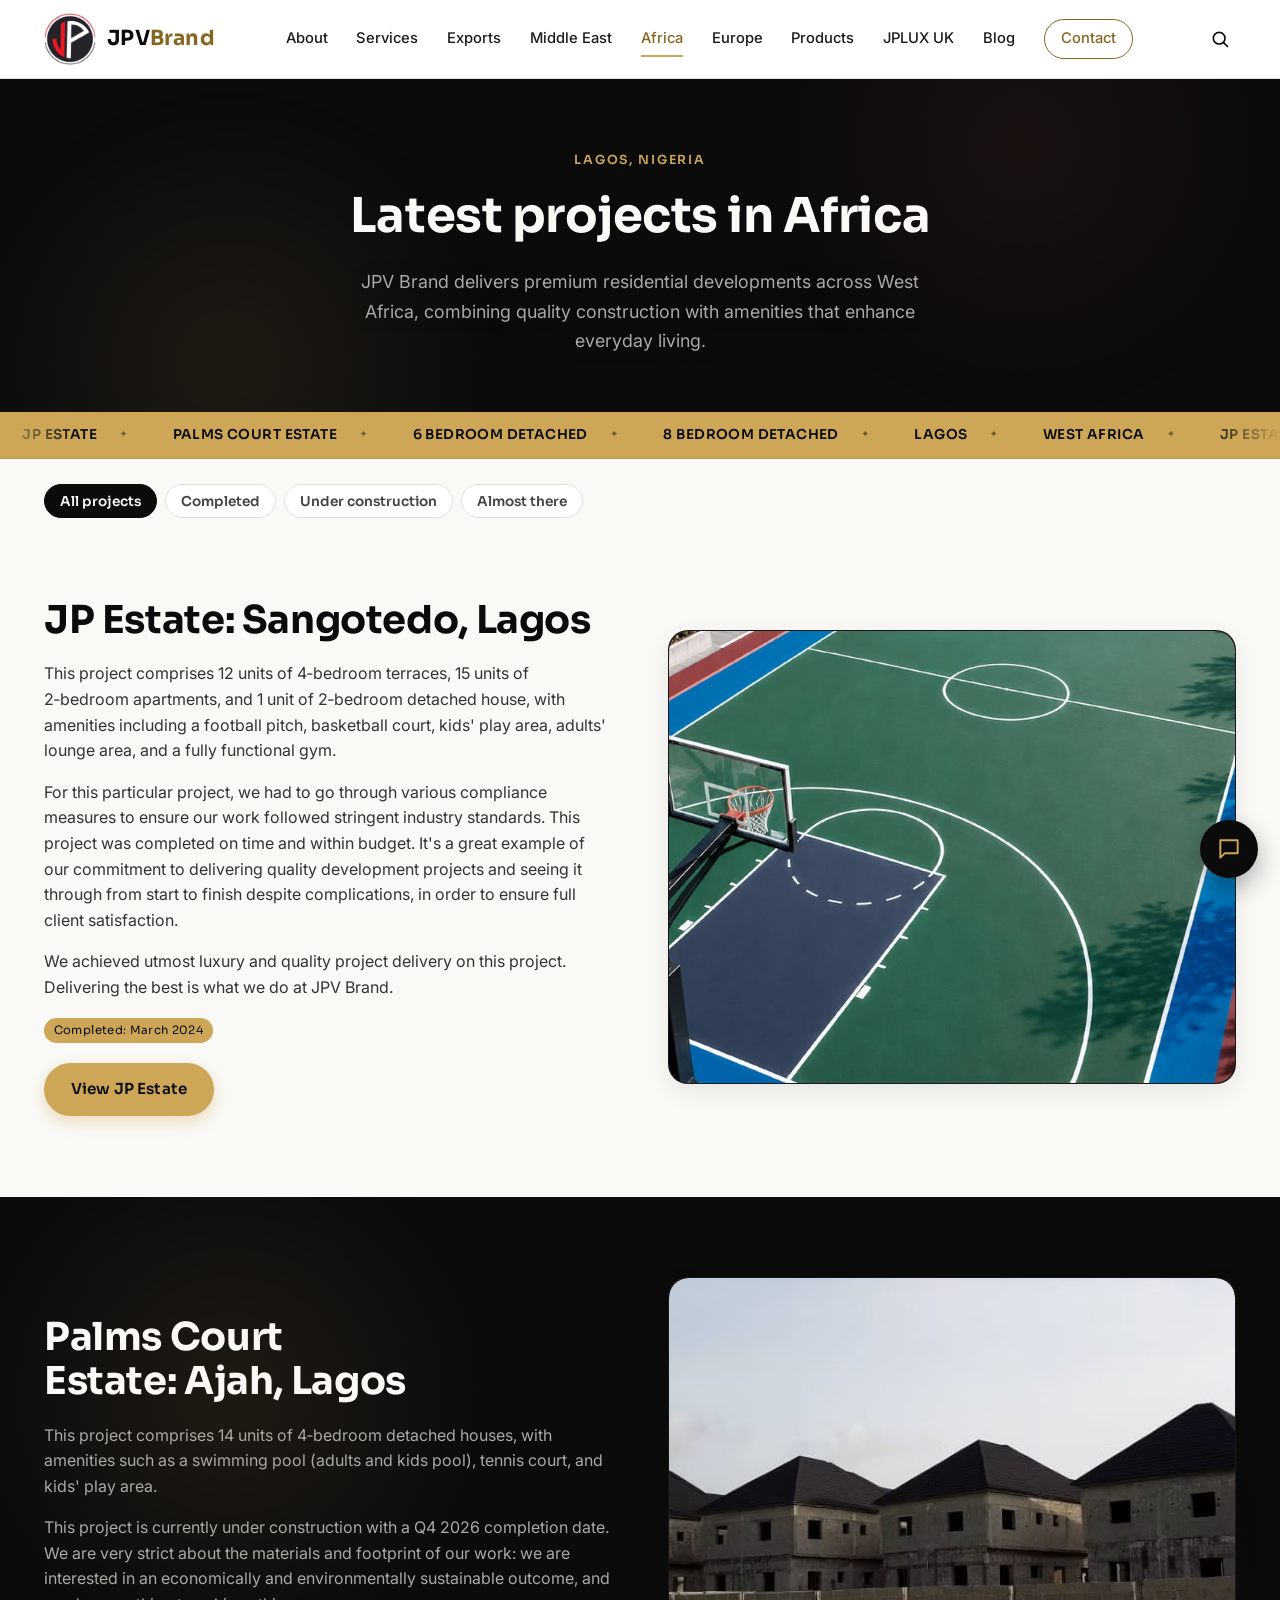
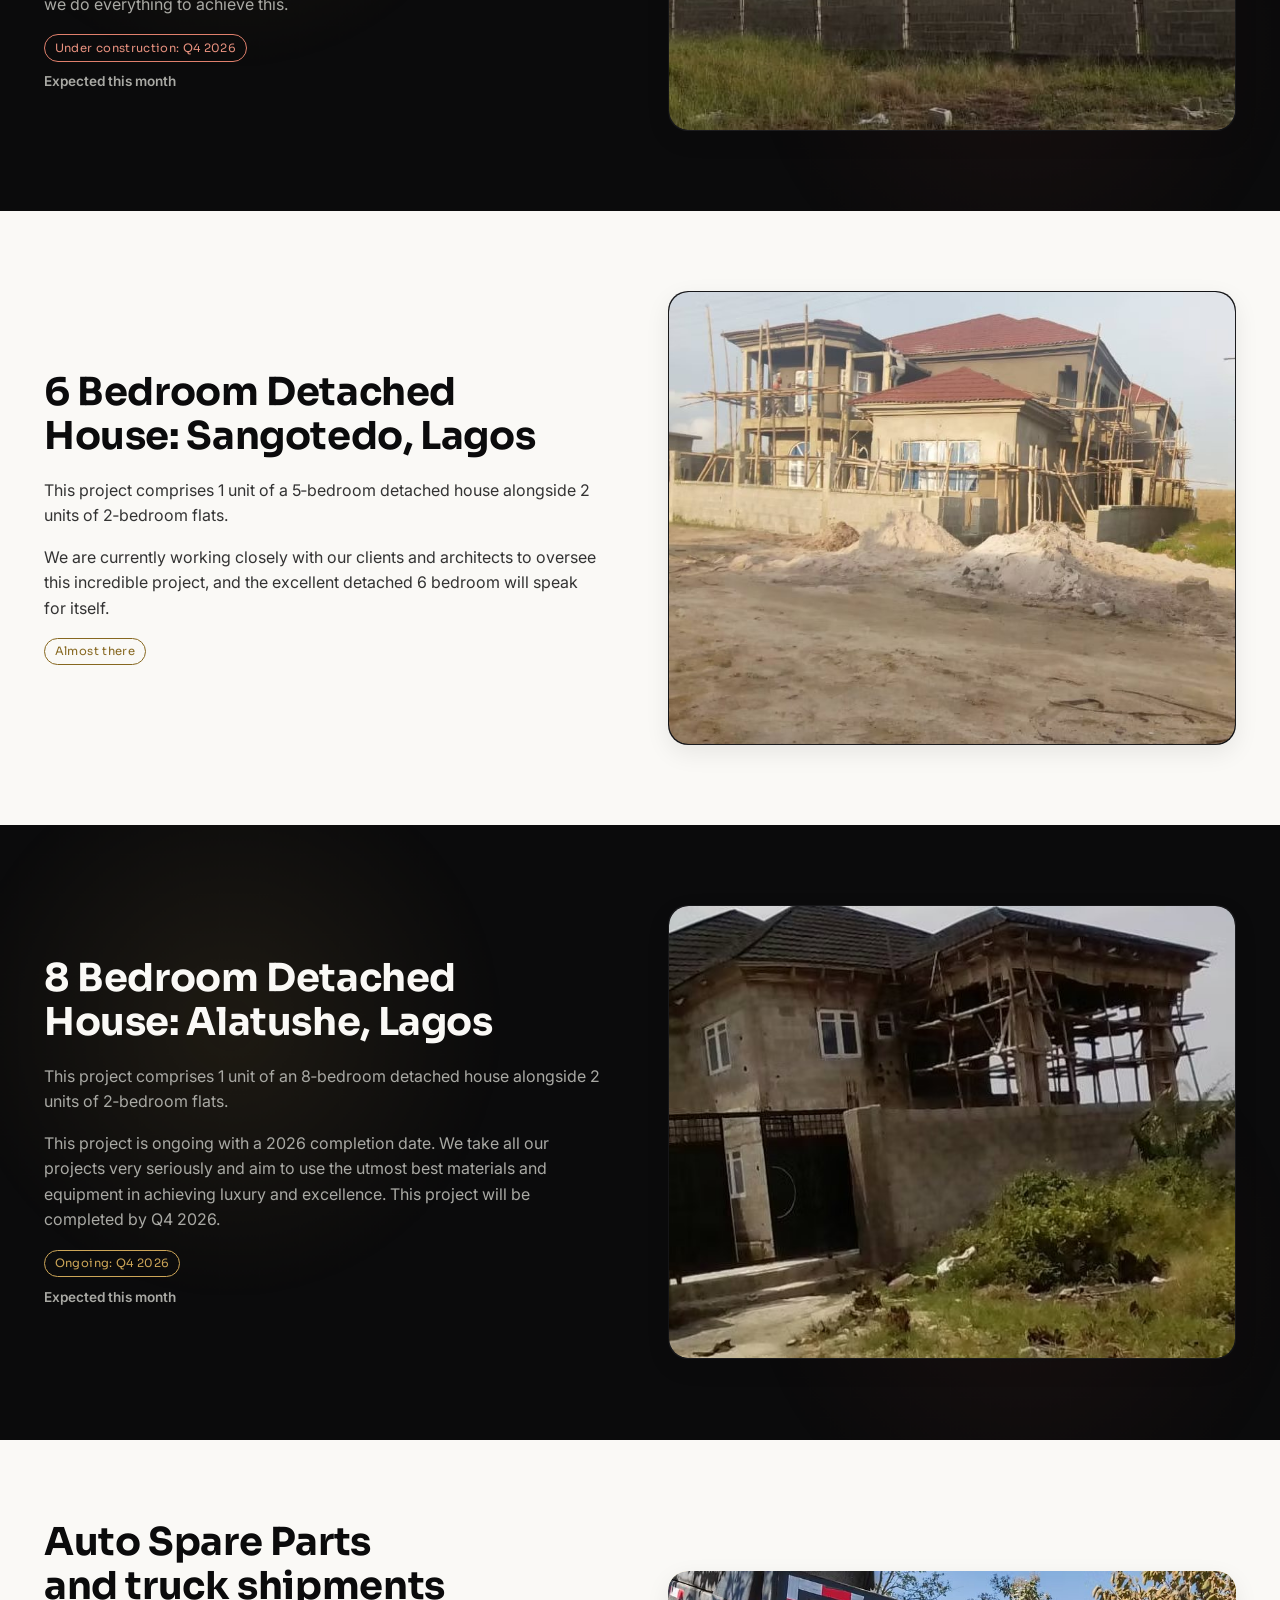
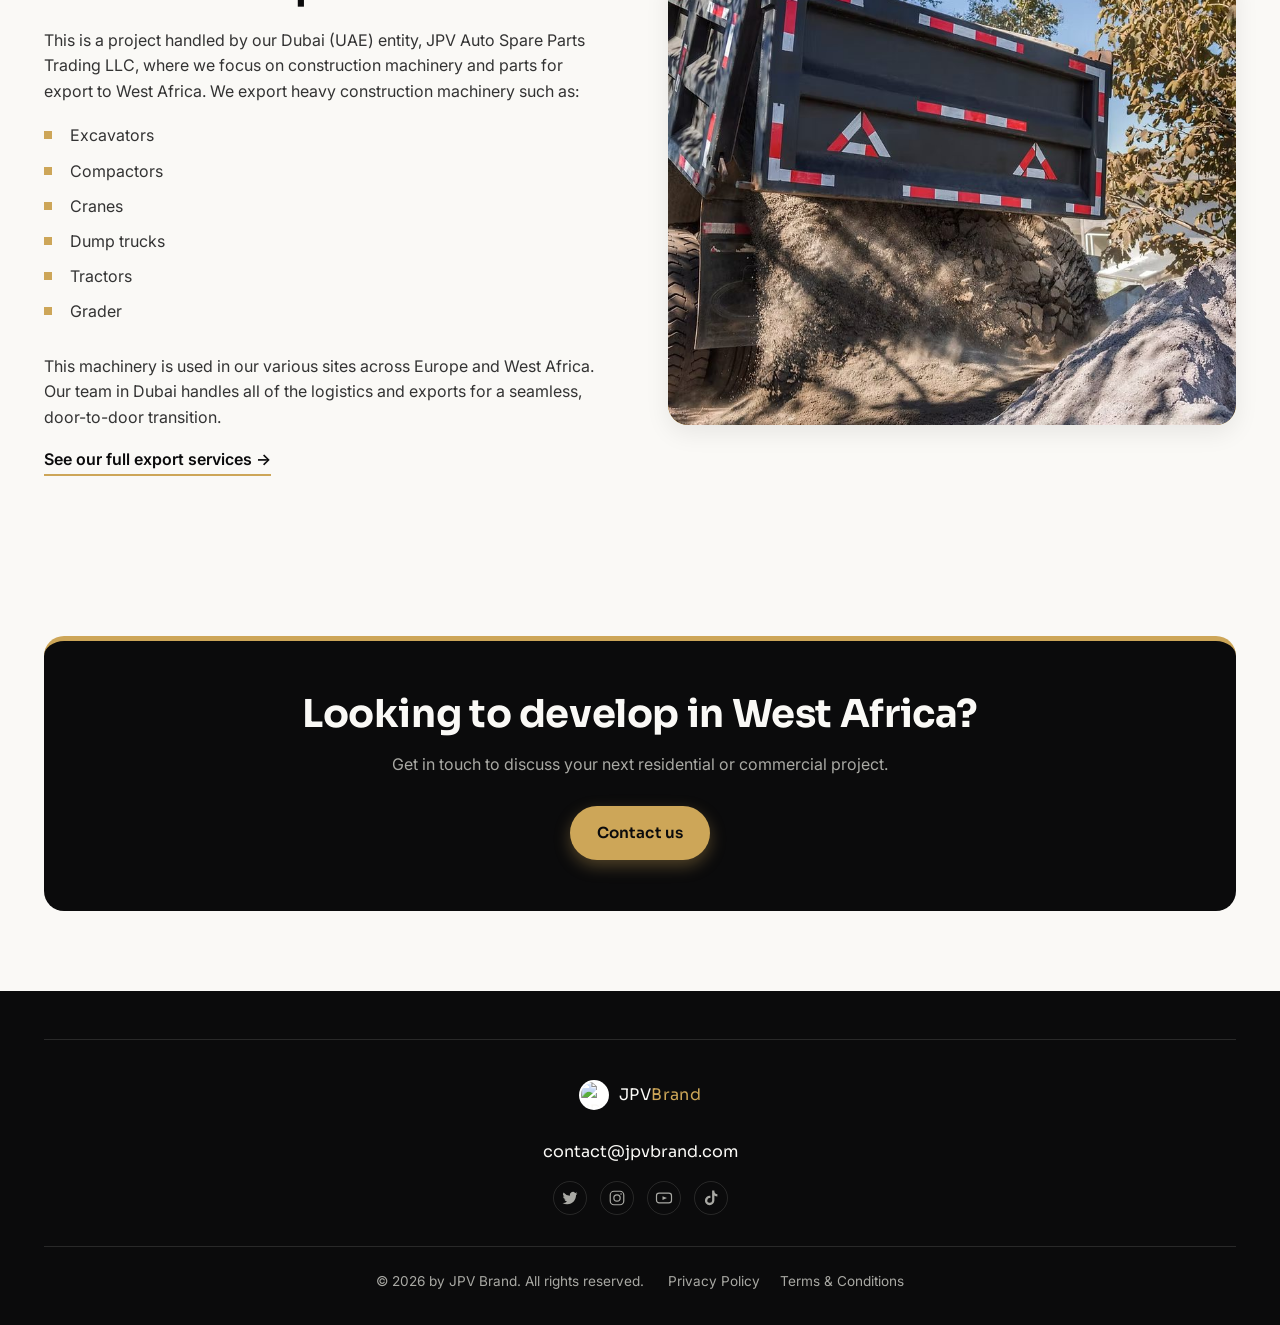
==== commit c6707776: "Add files via upload" ====
--- a/africa.html
+++ b/africa.html
@@ -207,7 +207,7 @@
     <div class="footer-top">
       <div class="footer-brand">
       <a href="index.html" class="logo small">
-            <img class="logo-mark" src="assets/images/jpv-logo-mark.png" alt="JPV Brand logo mark" width="30" height="30">
+            <img class="logo-mark" src="assets/images/jpv-logo-mark-light.png" alt="JPV Brand logo mark" width="30" height="30">
             <span class="logo-word">JPV<em>Brand</em></span>
           </a>
       </div>
@@ -244,7 +244,7 @@
   <div class="chat-panel" id="chatPanel" aria-hidden="true">
     <div class="chat-panel-head">
       <div class="chat-avatar">
-        <img src="assets/images/jpv-logo-mark.png" alt="" width="34" height="34">
+        <img src="assets/images/jpv-logo-mark-light.png" alt="" width="34" height="34">
       </div>
       <div class="chat-head-text">
         <strong>JPV Brand</strong>
